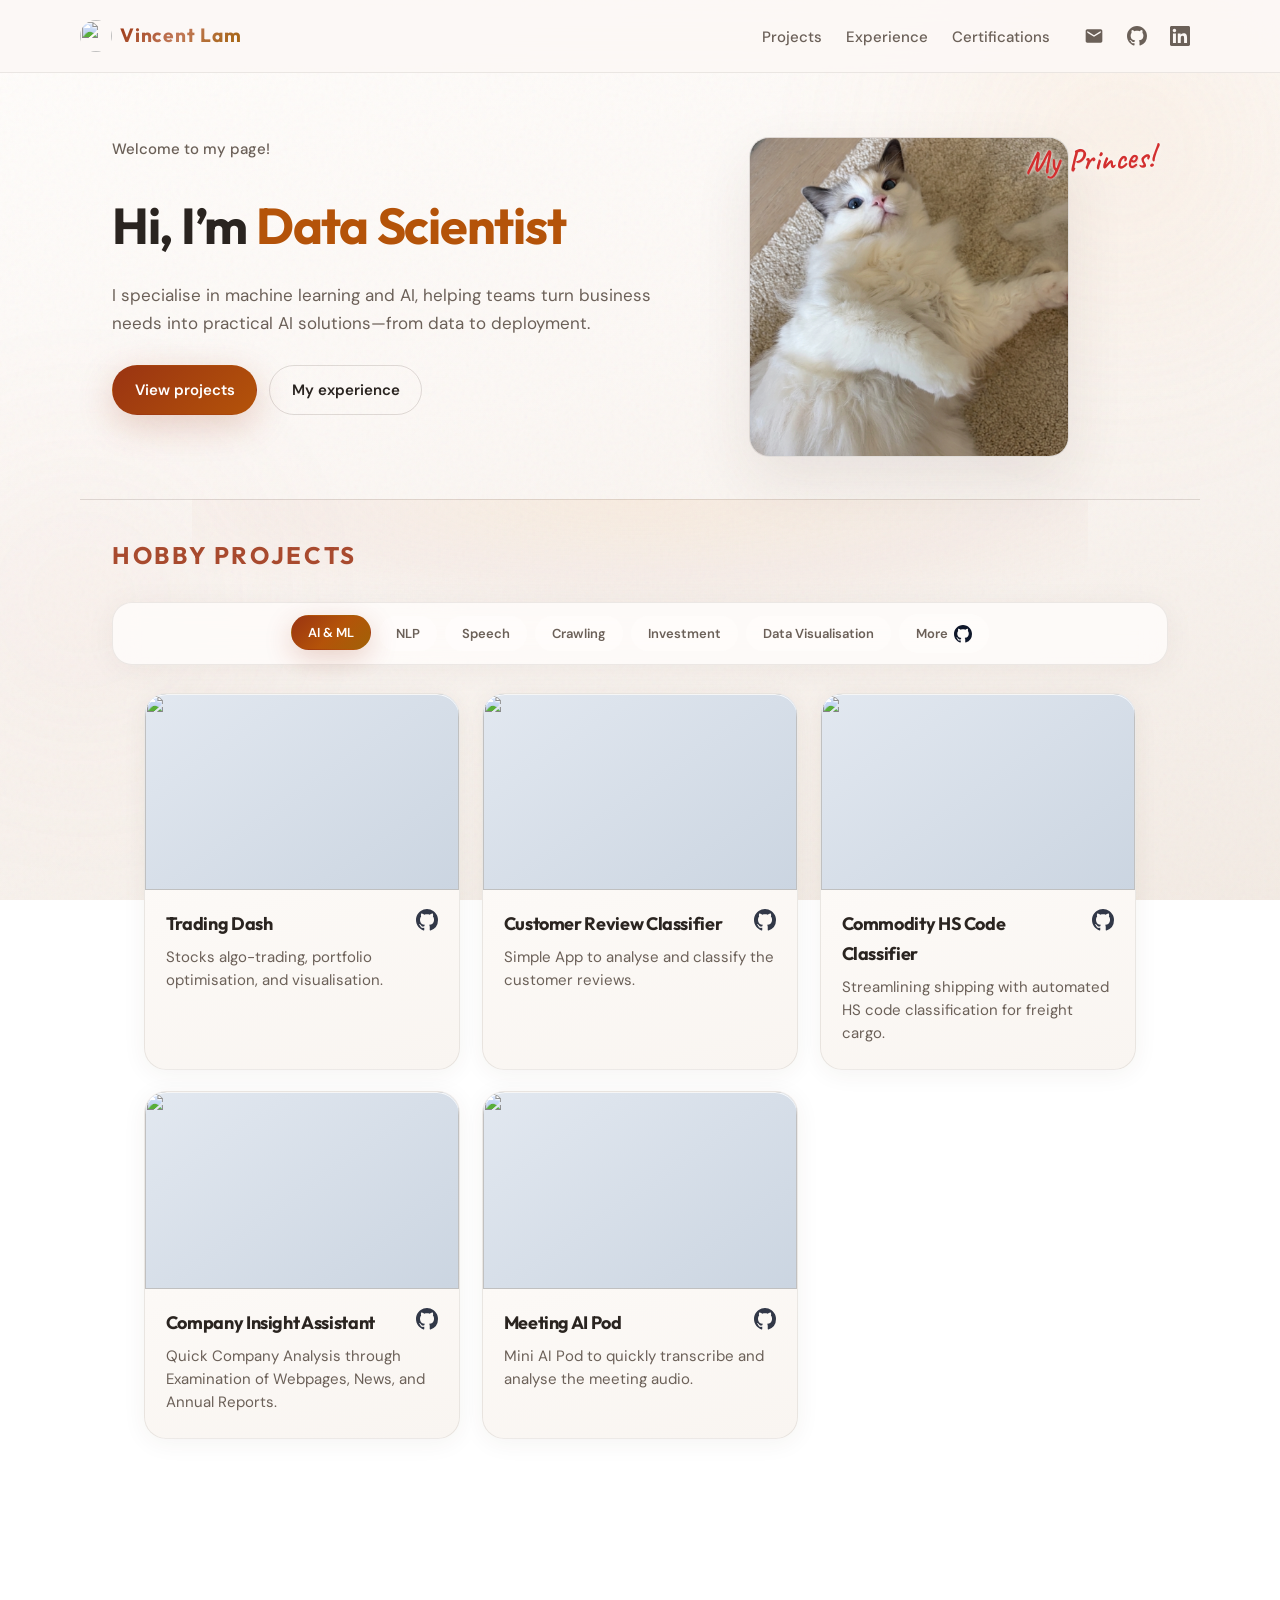
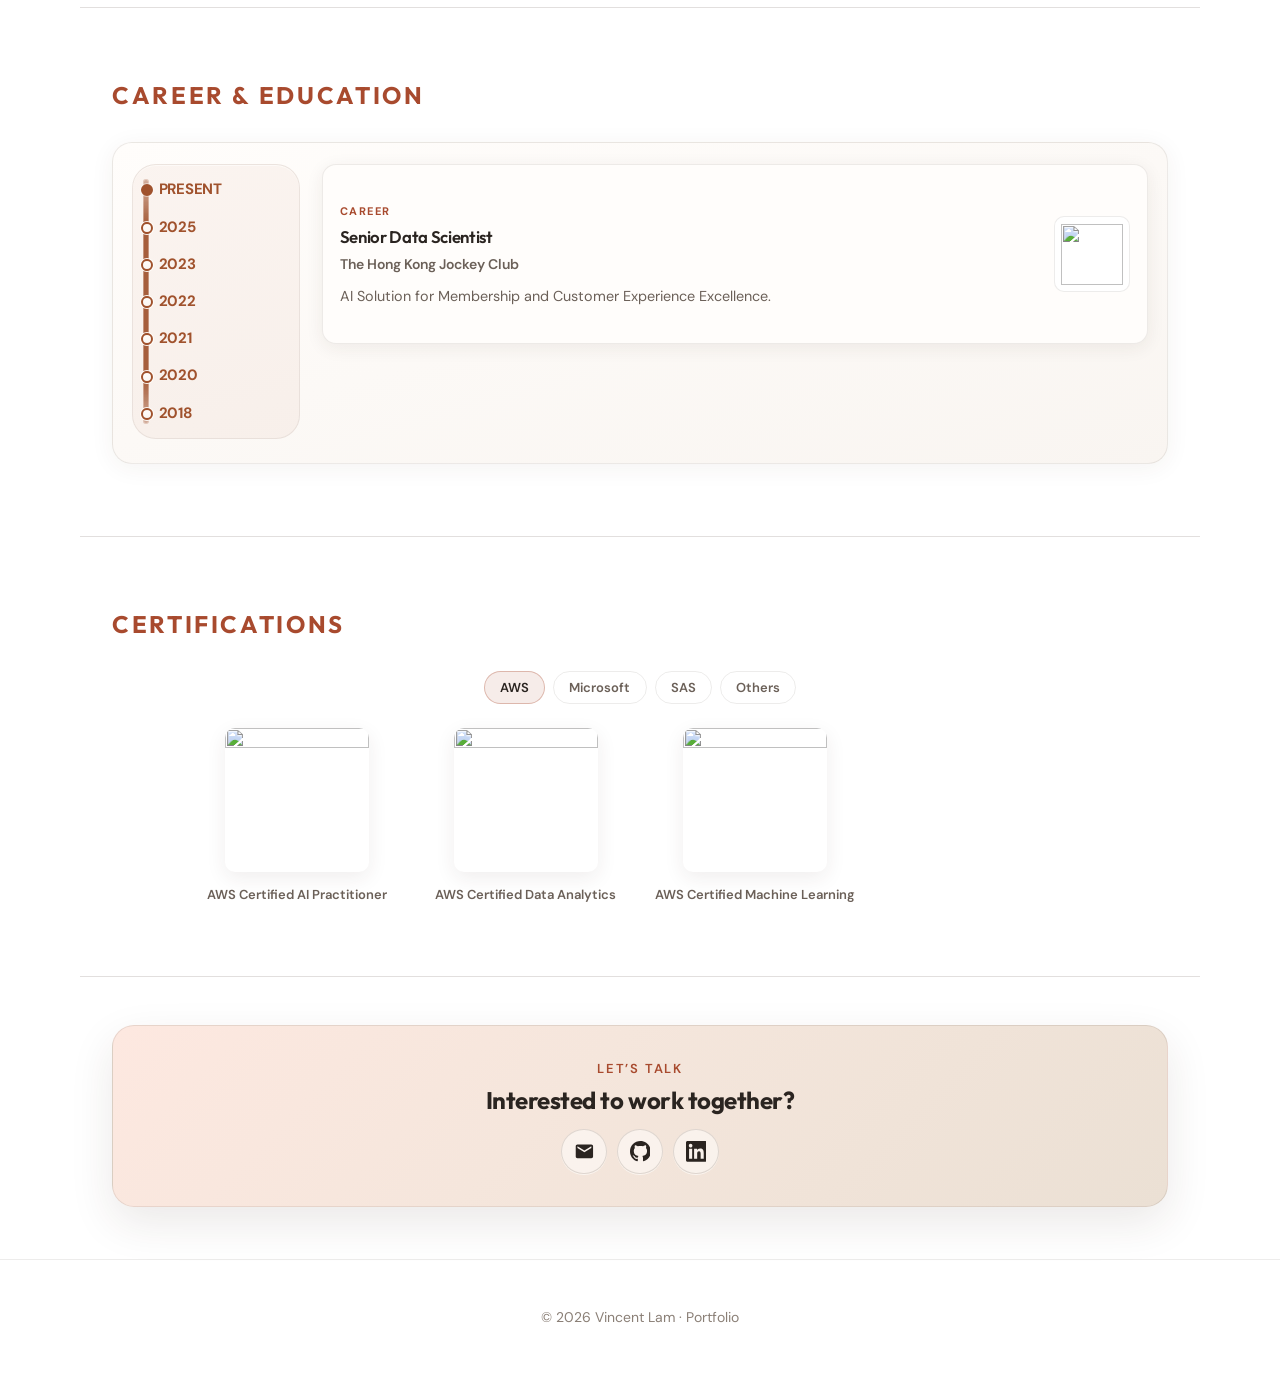
==== index.html @ 62098076 "Initial site" ====
<!DOCTYPE html>
<html lang="en">
  <head>
    <meta charset="UTF-8" />
    <meta name="viewport" content="width=device-width, initial-scale=1.0" />
    <meta
      name="description"
      content="Vincent Lam — ML &amp; AI specialist. Turning business needs into practical AI solutions."
    />
    <title>Vincent Lam · Portfolio</title>
    <link rel="preconnect" href="https://fonts.googleapis.com" />
    <link rel="preconnect" href="https://fonts.gstatic.com" crossorigin />
    <link
      href="https://fonts.googleapis.com/css2?family=Caveat:wght@500;600;700&family=DM+Sans:ital,opsz,wght@0,9..40,400;0,9..40,500;0,9..40,600;0,9..40,700;1,9..40,400&family=Outfit:wght@500;600;700&display=swap"
      rel="stylesheet"
    />
    <link rel="stylesheet" href="css/styles.css" />
    <link rel="stylesheet" href="css/gallery.css" />
  </head>
  <body>
    <div class="noise" aria-hidden="true"></div>
    <div class="glow glow--1" aria-hidden="true"></div>
    <div class="glow glow--2" aria-hidden="true"></div>

    <header class="site-header" id="top">
      <nav class="nav" aria-label="Primary">
        <a class="nav__brand" href="#top">
          <img
            class="nav__brand-avatar"
            src="https://avatars.githubusercontent.com/u/73224512?v=4"
            width="32"
            height="32"
            alt=""
            decoding="async"
          />
          <span class="nav__brand-text">Vincent Lam</span>
        </a>
        <button
          class="nav__toggle"
          type="button"
          aria-expanded="false"
          aria-controls="nav-menu"
        >
          <span class="nav__toggle-bar"></span>
          <span class="nav__toggle-bar"></span>
          <span class="nav__toggle-label">Menu</span>
        </button>
        <ul class="nav__links" id="nav-menu">
          <li><a href="#featured">Projects</a></li>
          <li><a href="#experience">Experience</a></li>
          <li><a href="#certifications">Certifications</a></li>
          <li class="nav__social">
            <a
              href="mailto:vlianmcent@gmail.com"
              class="nav__icon-link"
              aria-label="Email"
            >
              <svg class="nav__icon" xmlns="http://www.w3.org/2000/svg" viewBox="0 0 24 24" aria-hidden="true" focusable="false">
                <path
                  fill="currentColor"
                  d="M20 4H4C2.9 4 2 4.9 2 6v12c0 1.1.9 2 2 2h16c1.1 0 2-.9 2-2V6c0-1.1-.9-2-2-2zm0 4l-8 5-8-5V6l8 5 8-5v2z"
                />
              </svg>
            </a>
            <a
              href="https://github.com/vinc1am"
              class="nav__icon-link"
              target="_blank"
              rel="noopener noreferrer"
              aria-label="GitHub"
            >
              <svg class="nav__icon" xmlns="http://www.w3.org/2000/svg" viewBox="0 0 24 24" aria-hidden="true" focusable="false">
                <path
                  fill="currentColor"
                  d="M12 0C5.37 0 0 5.37 0 12c0 5.31 3.435 9.795 8.205 11.385.6.105.825-.255.825-.57 0-.285-.015-1.23-.015-2.235-3.015.555-3.795-.735-4.035-1.41-.135-.345-.72-1.41-1.23-1.695-.42-.225-1.02-.78-.015-.795.945-.015 1.62.87 1.845 1.23 1.08 1.815 2.805 1.305 3.495.99.105-.78.42-1.305.765-1.605-2.67-.3-5.46-1.335-5.46-5.925 0-1.305.465-2.385 1.23-3.225-.12-.3-.54-1.53.12-3.18 0 0 1.005-.315 3.3 1.23.96-.27 1.98-.405 3-.405s2.04.135 3 .405c2.295-1.56 3.3-1.23 3.3-1.23.66 1.65.24 2.88.12 3.18.765.84 1.23 1.905 1.23 3.225 0 4.605-2.805 5.625-5.475 5.925.435.375.81 1.095.81 2.22 0 1.605-.015 2.895-.015 3.3 0 .315.225.69.825.57A12.02 12.02 0 0024 12c0-6.63-5.37-12-12-12z"
                />
              </svg>
            </a>
            <a
              href="https://www.linkedin.com/in/vinc1am/"
              class="nav__icon-link"
              target="_blank"
              rel="noopener noreferrer"
              aria-label="LinkedIn"
            >
              <svg class="nav__icon" xmlns="http://www.w3.org/2000/svg" viewBox="0 0 24 24" aria-hidden="true" focusable="false">
                <path
                  fill="currentColor"
                  d="M20.447 20.452h-3.554v-5.569c0-1.328-.027-3.037-1.852-3.037-1.853 0-2.136 1.445-2.136 2.939v5.667H9.351V9h3.414v1.561h.046c.477-.9 1.637-1.85 3.37-1.85 3.601 0 4.267 2.37 4.267 5.455v6.286zM5.337 7.433c-1.144 0-2.063-.926-2.063-2.065 0-1.138.92-2.063 2.063-2.063 1.14 0 2.064.925 2.064 2.063 0 1.139-.925 2.065-2.064 2.065zm1.782 13.019H3.555V9h3.564v11.452zM22.225 0H1.771C.792 0 0 .774 0 1.729v20.542C0 23.227.792 24 1.771 24h20.451C23.2 24 24 23.227 24 22.271V1.729C24 .774 23.2 0 22.222 0h.003z"
                />
              </svg>
            </a>
          </li>
        </ul>
      </nav>
    </header>

    <main>
      <section class="hero section" aria-labelledby="hero-title">
        <div class="hero__grid">
          <p class="hero__eyebrow reveal" data-reveal>Welcome to my page!</p>
          <h1 id="hero-title" class="hero__title reveal" data-reveal>
            <span class="hero__headline">
              <span class="hero__static">Hi, I’m </span
              ><span class="hero__rotating-wrap" aria-live="polite"
                ><span id="hero-rotating" class="hero__rotating">Vincent Lam</span></span
              >
            </span>
          </h1>
          <p class="hero__lead reveal" data-reveal>
            I specialise in machine learning and AI, helping teams turn business needs into
            practical AI solutions—from data to deployment.
          </p>
          <div class="hero__actions reveal" data-reveal>
            <a class="btn btn--primary" href="#featured">View projects</a>
            <a class="btn btn--ghost" href="#experience">My experience</a>
          </div>
          <div class="hero__profile-wrap reveal" data-reveal>
            <aside class="hero__panel hero__panel--image" aria-label="Profile photo">
              <img
                class="hero__highlights-img"
                src="assets/profile.png"
                width="893"
                height="893"
                alt="Vincent Lam — profile"
                decoding="async"
                fetchpriority="high"
              />
            </aside>
            <div class="hero__sketch">
              <span class="hero__sketch-text">My Princes!</span>
            </div>
          </div>
        </div>
      </section>

      <section class="section section--tight section--gallery" id="featured" aria-labelledby="featured-title">
        <div class="section__head section__head--gallery-intro reveal" data-reveal>
          <h2 id="featured-title" class="section__heading">Hobby Projects</h2>
        </div>
        <div class="gallery-filters gallery-filters--panel reveal" data-reveal role="toolbar" aria-label="Filter projects">
          <button type="button" class="gallery-filter-btn is-active" data-filter="aiml">AI &amp; ML</button>
          <button type="button" class="gallery-filter-btn" data-filter="nlp">NLP</button>
          <button type="button" class="gallery-filter-btn" data-filter="speech">Speech</button>
          <button type="button" class="gallery-filter-btn" data-filter="crawling">Crawling</button>
          <button type="button" class="gallery-filter-btn" data-filter="investment">Investment</button>
          <button type="button" class="gallery-filter-btn" data-filter="vis">Data Visualisation</button>
          <a
            class="gallery-filter-btn gallery-filter-btn--more"
            href="https://github.com/vinc1am"
            target="_blank"
            rel="noopener noreferrer"
            aria-label="Open GitHub profile in a new tab"
          >
            More
            <img
              class="gallery-filter-btn__icon"
              src="assets/github-mark.svg"
              width="18"
              height="18"
              alt=""
              aria-hidden="true"
            />
          </a>
        </div>
        <div id="gallery-grid" class="gallery-grid gallery-grid--embed"></div>
      </section>

      <section class="section section--resume" id="experience" aria-labelledby="resume-title">
        <div class="section__head reveal" data-reveal>
          <h2 id="resume-title" class="section__heading">Career &amp; Education</h2>
        </div>
        <div class="resume-unified reveal" data-reveal>
          <div class="resume-panel resume-panel--interactive" data-timeline-interactive>
            <div class="timeline-rail-scroll">
              <div class="timeline-rail-line" aria-hidden="true"></div>
              <ol class="timeline-rail" role="tablist" aria-label="Career and education timeline">
                <li class="timeline-rail__item">
                  <button
                    type="button"
                    class="timeline-rail__btn is-active"
                    role="tab"
                    aria-selected="true"
                    tabindex="0"
                    aria-controls="timeline-detail-card"
                    data-timeline-index="0"
                    id="timeline-rail-0"
                  >
                    <span class="timeline-rail__node" aria-hidden="true"></span>
                    <span class="timeline-rail__meta">
                      <span class="timeline-rail__year">PRESENT</span>
                    </span>
                  </button>
                </li>
                <li class="timeline-rail__item">
                  <button
                    type="button"
                    class="timeline-rail__btn"
                    role="tab"
                    aria-selected="false"
                    tabindex="-1"
                    aria-controls="timeline-detail-card"
                    data-timeline-index="1"
                    id="timeline-rail-1"
                  >
                    <span class="timeline-rail__node" aria-hidden="true"></span>
                    <span class="timeline-rail__meta">
                      <span class="timeline-rail__year">2025</span>
                    </span>
                  </button>
                </li>
                <li class="timeline-rail__item">
                  <button
                    type="button"
                    class="timeline-rail__btn"
                    role="tab"
                    aria-selected="false"
                    tabindex="-1"
                    aria-controls="timeline-detail-card"
                    data-timeline-index="2"
                    id="education"
                  >
                    <span class="timeline-rail__node" aria-hidden="true"></span>
                    <span class="timeline-rail__meta">
                      <span class="timeline-rail__year">2023</span>
                    </span>
                  </button>
                </li>
                <li class="timeline-rail__item">
                  <button
                    type="button"
                    class="timeline-rail__btn"
                    role="tab"
                    aria-selected="false"
                    tabindex="-1"
                    aria-controls="timeline-detail-card"
                    data-timeline-index="3"
                    id="timeline-rail-3"
                  >
                    <span class="timeline-rail__node" aria-hidden="true"></span>
                    <span class="timeline-rail__meta">
                      <span class="timeline-rail__year">2022</span>   
                    </span>
                  </button>
                </li>
                <li class="timeline-rail__item">
                  <button
                    type="button"
                    class="timeline-rail__btn"
                    role="tab"
                    aria-selected="false"
                    tabindex="-1"
                    aria-controls="timeline-detail-card"
                    data-timeline-index="4"
                    id="timeline-rail-4"
                  >
                    <span class="timeline-rail__node" aria-hidden="true"></span>
                    <span class="timeline-rail__meta">
                      <span class="timeline-rail__year">2021</span>
                    </span>
                  </button>
                </li>
                <li class="timeline-rail__item">
                  <button
                    type="button"
                    class="timeline-rail__btn"
                    role="tab"
                    aria-selected="false"
                    tabindex="-1"
                    aria-controls="timeline-detail-card"
                    data-timeline-index="5"
                    id="timeline-rail-5"
                  >
                    <span class="timeline-rail__node" aria-hidden="true"></span>
                    <span class="timeline-rail__meta">
                      <span class="timeline-rail__year">2020</span>
                    </span>
                  </button>
                </li>
                <li class="timeline-rail__item">
                  <button
                    type="button"
                    class="timeline-rail__btn"
                    role="tab"
                    aria-selected="false"
                    tabindex="-1"
                    aria-controls="timeline-detail-card"
                    data-timeline-index="6"
                    id="timeline-rail-6"
                  >
                    <span class="timeline-rail__node" aria-hidden="true"></span>
                    <span class="timeline-rail__meta">
                      <span class="timeline-rail__year">2018</span>
                    </span>
                  </button>
                </li>
              </ol>
            </div>
            <div
              class="timeline-detail"
              id="timeline-detail"
              role="tabpanel"
              aria-live="polite"
              aria-labelledby="timeline-rail-0"
            >
              <article class="timeline-detail__card timeline__card timeline__card--has-logo" id="timeline-detail-card">
                <div class="timeline__body">
                  <p class="timeline__kind">Career</p>
                  <h4 class="timeline__role">Senior Data Scientist</h4>
                  <p class="timeline__org">The Hong Kong Jockey Club</p>
                  <p class="timeline__text">
                    AI Solution for Membership and Customer Experience Excellence.
                  </p>
                </div>
                <div class="timeline__logo" aria-hidden="true">
                  <img
                    src="https://media.licdn.com/dms/image/v2/D560BAQElfllOLUrgYA/company-logo_100_100/B56ZriQYz3LAAQ-/0/1764732538945/hkjc_logo?e=1778112000&amp;v=beta&amp;t=fiiN0_EfkGlDlWLMFEcsFtuKq3kF3UvpWiqYDmKMuLg"
                    alt=""
                    width="72"
                    height="72"
                    loading="lazy"
                    decoding="async"
                  />
                </div>
              </article>
            </div>
            <div class="timeline-stash" hidden aria-hidden="true">
              <article class="timeline-stash__card timeline__card timeline__card--has-logo" data-timeline-index="0">
                <div class="timeline__body">
                  <p class="timeline__kind">Career</p>
                  <h4 class="timeline__role">Senior Data Scientist</h4>
                  <p class="timeline__org">The Hong Kong Jockey Club</p>
                  <p class="timeline__text">
                    AI Solution for Membership and Customer Experience Excellence.
                  </p>
                </div>
                <div class="timeline__logo" aria-hidden="true">
                  <img
                    src="https://media.licdn.com/dms/image/v2/D560BAQElfllOLUrgYA/company-logo_100_100/B56ZriQYz3LAAQ-/0/1764732538945/hkjc_logo?e=1778112000&amp;v=beta&amp;t=fiiN0_EfkGlDlWLMFEcsFtuKq3kF3UvpWiqYDmKMuLg"
                    alt=""
                    width="72"
                    height="72"
                    loading="lazy"
                    decoding="async"
                  />
                </div>
              </article>
              <article class="timeline-stash__card timeline__card timeline__card--has-logo" data-timeline-index="1">
                <div class="timeline__body">
                  <p class="timeline__kind">Career</p>
                  <h4 class="timeline__role">Data Scientist</h4>
                  <p class="timeline__org">DBS Bank</p>
                  <p class="timeline__text">
                    Data science for banking and digital initiatives—modeling, analytics, and AI solutions that
                    support business and customer outcomes.
                  </p>
                </div>
                <div class="timeline__logo" aria-hidden="true">
                  <img
                    src="https://media.licdn.com/dms/image/v2/C560BAQGR_4ugVU6t4Q/company-logo_100_100/company-logo_100_100/0/1662951257963/dbs_bank_logo?e=1778112000&amp;v=beta&amp;t=CfkbJUf95iy3kIi11ekX99s1T5UpWPc8nflXr4iMkTM"
                    alt=""
                    width="72"
                    height="72"
                    loading="lazy"
                    decoding="async"
                  />
                </div>
              </article>
              <article class="timeline-stash__card timeline__card timeline__card--has-logo" data-timeline-index="2">
                <div class="timeline__body">
                  <p class="timeline__kind">Education</p>
                  <h4 class="timeline__role">
                    MSc, Data Driven Modeling
                    <span class="timeline__gpa">CGA 4.2</span>
                  </h4>
                  <p class="timeline__org">Hong Kong University of Science and Technology</p>
                  <p class="timeline__text">
                    Top 5% ranking; best final-year project; Best Presenter; invited to share on consultancy
                    and AI in an expert session.
                  </p>
                </div>
                <div class="timeline__logo" aria-hidden="true">
                  <img
                    src="https://media.licdn.com/dms/image/v2/D560BAQGQKg98EcfHTw/company-logo_100_100/B56ZrxjxGdL8AQ-/0/1764989277143/hkust_logo?e=1778112000&amp;v=beta&amp;t=O_Eqndz6DQ37fEQ15H5hT_iotDQmlz7no2fWOTosrbk"
                    alt=""
                    width="72"
                    height="72"
                    loading="lazy"
                    decoding="async"
                  />
                </div>
              </article>
              <article class="timeline-stash__card timeline__card timeline__card--has-logo" data-timeline-index="3">
                <div class="timeline__body">
                  <p class="timeline__kind">Career</p>
                  <h4 class="timeline__role">Lead AI Consultant</h4>
                  <p class="timeline__org">NCS Group</p>
                  <p class="timeline__text">
                    Data scientist and solutions architect for AI/ML and cloud delivery; leading an AI team
                    delivering industry solutions.
                  </p>
                </div>
                <div class="timeline__logo" aria-hidden="true">
                  <img
                    src="https://media.licdn.com/dms/image/v2/C4D0BAQFxBZqArwK5ZQ/company-logo_100_100/company-logo_100_100/0/1635497135829/ncs_group_logo?e=1778112000&amp;v=beta&amp;t=_MS-mJJbyL7QBodQNbEtRv_oN1e3B-LS6t7O71JMBO8"
                    alt=""
                    width="72"
                    height="72"
                    loading="lazy"
                    decoding="async"
                  />
                </div>
              </article>
              <article class="timeline-stash__card timeline__card timeline__card--has-logo" data-timeline-index="4">
                <div class="timeline__body">
                  <p class="timeline__kind">Career</p>
                  <h4 class="timeline__role">Data Scientist</h4>
                  <p class="timeline__org">The Hong Kong Jockey Club</p>
                  <p class="timeline__text">
                    Speech recognition and NLP for digital experiences, including an intelligent voice betting
                    system; automated operational reporting.
                  </p>
                </div>
                <div class="timeline__logo" aria-hidden="true">
                  <img
                    src="https://media.licdn.com/dms/image/v2/D560BAQElfllOLUrgYA/company-logo_100_100/B56ZriQYz3LAAQ-/0/1764732538945/hkjc_logo?e=1778112000&amp;v=beta&amp;t=fiiN0_EfkGlDlWLMFEcsFtuKq3kF3UvpWiqYDmKMuLg"
                    alt=""
                    width="72"
                    height="72"
                    loading="lazy"
                    decoding="async"
                  />
                </div>
              </article>
              <article class="timeline-stash__card timeline__card timeline__card--has-logo" data-timeline-index="5">
                <div class="timeline__body">
                  <p class="timeline__kind">Career</p>
                  <h4 class="timeline__role">Data Analyst</h4>
                  <p class="timeline__org">Swire Resources Ltd.</p>
                  <p class="timeline__text">
                    Tableau dashboards and a hybrid recommendation model for merchandising and customer
                    experience.
                  </p>
                </div>
                <div class="timeline__logo" aria-hidden="true">
                  <img
                    src="https://media.licdn.com/dms/image/v2/D560BAQGYXOMTh0g6Kw/company-logo_100_100/B56Zr7mYIvH8AU-/0/1765157733309/swire_resources_limited_logo?e=1778112000&amp;v=beta&amp;t=8KJV5O3ovo9qFTKG1chonC5kgfrCd-tw1VtivHLmjFY"
                    alt=""
                    width="72"
                    height="72"
                    loading="lazy"
                    decoding="async"
                  />
                </div>
              </article>
              <article class="timeline-stash__card timeline__card timeline__card--paired" data-timeline-index="6">
                <div class="timeline-pair">
                  <div class="timeline__body">
                    <p class="timeline__kind">Career</p>
                    <h4 class="timeline__role">Graduation Trainee</h4>
                    <p class="timeline__org">Hong Kong Telecom Ltd.</p>
                    <p class="timeline__text">
                      Market scraping for insights and a churn model to guide retention strategy.
                    </p>
                  </div>
                  <div class="timeline__logo" aria-hidden="true">
                    <img
                      src="https://media.licdn.com/dms/image/v2/D560BAQEWrmnK5INIzQ/company-logo_100_100/B56ZryafR1LIAQ-/0/1765003625624?e=1778112000&amp;v=beta&amp;t=uxlo_6h3X7tg-jNs7OhXcpCVLK9wjpLRxMi_36xkHe0"
                      alt=""
                      width="72"
                      height="72"
                      loading="lazy"
                      decoding="async"
                    />
                  </div>
                </div>
                <div class="timeline-pair timeline-pair--split">
                  <div class="timeline__body">
                    <p class="timeline__kind">Education</p>
                    <h4 class="timeline__role">
                      BBA, Business Analysis
                      <span class="timeline__gpa">CGA 3.6</span>
                    </h4>
                    <p class="timeline__org">City University of Hong Kong</p>
                    <p class="timeline__text">
                      First Class Honours; multiple scholarships for academic performance.
                    </p>
                  </div>
                  <div class="timeline__logo" aria-hidden="true">
                    <img
                      src="https://media.licdn.com/dms/image/v2/D560BAQF8ULyEjIFBSg/company-logo_100_100/B56ZrxnQ4ILwAQ-/0/1764990194050/cityu_logo?e=1778112000&amp;v=beta&amp;t=puumLfJN-NQCWytudSROAwm6PCF2GOfMTG1_GUvuvc0"
                      alt=""
                      width="72"
                      height="72"
                      loading="lazy"
                      decoding="async"
                    />
                  </div>
                </div>
              </article>
            </div>
          </div>
        </div>
      </section>

      <section class="section" id="certifications" aria-labelledby="certs-title">
        <div class="section__head reveal" data-reveal>
          <h2 id="certs-title" class="section__heading">Certifications</h2>
        </div>
        <div class="cert-block reveal" data-reveal data-cert-tabs>
          <div class="cert-toolbar" role="tablist" aria-label="Certification categories">
            <button
              type="button"
              class="cert-tab is-active"
              role="tab"
              id="cert-tab-aws"
              aria-selected="true"
              aria-controls="cert-panel-aws"
              tabindex="0"
            >
              AWS
            </button>
            <button
              type="button"
              class="cert-tab"
              role="tab"
              id="cert-tab-microsoft"
              aria-selected="false"
              aria-controls="cert-panel-microsoft"
              tabindex="-1"
            >
              Microsoft
            </button>
            <button
              type="button"
              class="cert-tab"
              role="tab"
              id="cert-tab-sas"
              aria-selected="false"
              aria-controls="cert-panel-sas"
              tabindex="-1"
            >
              SAS
            </button>
            <button
              type="button"
              class="cert-tab"
              role="tab"
              id="cert-tab-others"
              aria-selected="false"
              aria-controls="cert-panel-others"
              tabindex="-1"
            >
              Others
            </button>
          </div>
          <div class="cert-panels">
            <div class="cert-panel" id="cert-panel-aws" role="tabpanel" aria-labelledby="cert-tab-aws">
              <div class="cert-grid">
                <article class="cert-card">
                  <div class="cert-card__badge">
                    <img
                      src="https://images.credly.com/size/680x680/images/4d4693bb-530e-4bca-9327-de07f3aa2348/image.png"
                      alt=""
                      width="200"
                      height="200"
                      loading="lazy"
                      decoding="async"
                    />
                  </div>
                  <h3 class="cert-card__title">AWS Certified AI Practitioner</h3>
                </article>
                <article class="cert-card">
                  <div class="cert-card__badge">
                    <img
                      src="https://images.credly.com/size/680x680/images/6430efe4-0ac0-4df6-8f1b-9559d8fcdf27/image.png"
                      alt=""
                      width="200"
                      height="200"
                      loading="lazy"
                      decoding="async"
                    />
                  </div>
                  <h3 class="cert-card__title">AWS Certified Data Analytics</h3>
                </article>
                <article class="cert-card">
                  <div class="cert-card__badge">
                    <img
                      src="https://images.credly.com/size/680x680/images/778bde6c-ad1c-4312-ac33-2fa40d50a147/image.png"
                      alt=""
                      width="200"
                      height="200"
                      loading="lazy"
                      decoding="async"
                    />
                  </div>
                  <h3 class="cert-card__title">AWS Certified Machine Learning</h3>
                </article>
              </div>
            </div>
            <div
              class="cert-panel"
              id="cert-panel-microsoft"
              role="tabpanel"
              aria-labelledby="cert-tab-microsoft"
              hidden
            >
              <div class="cert-grid">
                <article class="cert-card">
                  <div class="cert-card__badge">
                    <img
                      src="https://images.credly.com/size/680x680/images/61542181-0e8d-496c-a17c-3d4bf590eda1/azure-data-engineer-associate-600x600.png"
                      alt=""
                      width="200"
                      height="200"
                      loading="lazy"
                      decoding="async"
                    />
                  </div>
                  <h3 class="cert-card__title">Microsoft Certified: Azure Data Engineer</h3>
                </article>
                <article class="cert-card">
                  <div class="cert-card__badge">
                    <img
                      src="https://images.credly.com/size/680x680/images/5c8fca38-b0d2-49e5-9ad2-f3f8e79b327f/azure-data-scientist-associate-600x600.png"
                      alt=""
                      width="200"
                      height="200"
                      loading="lazy"
                      decoding="async"
                    />
                  </div>
                  <h3 class="cert-card__title">Microsoft Certified: Azure Data Scientist</h3>
                </article>
                <article class="cert-card">
                  <div class="cert-card__badge">
                    <img
                      src="https://images.credly.com/size/680x680/images/619f60f8-4f63-4772-910e-dc31c6f2f7e8/image.png"
                      alt=""
                      width="200"
                      height="200"
                      loading="lazy"
                      decoding="async"
                    />
                  </div>
                  <h3 class="cert-card__title">Microsoft Certified: Power BI Data Analyst</h3>
                </article>
                <article class="cert-card">
                  <div class="cert-card__badge">
                    <img
                      src="https://images.credly.com/size/680x680/images/61f56aa4-16fd-403c-90bc-1d90dba1fa99/image.png"
                      alt=""
                      width="200"
                      height="200"
                      loading="lazy"
                      decoding="async"
                    />
                  </div>
                  <h3 class="cert-card__title">Microsoft Certified: Azure AI Engineer</h3>
                </article>
              </div>
            </div>
            <div class="cert-panel" id="cert-panel-sas" role="tabpanel" aria-labelledby="cert-tab-sas" hidden>
              <div class="cert-grid">
                <article class="cert-card">
                  <div class="cert-card__badge">
                    <img
                      src="https://images.credly.com/size/680x680/images/f0e36dbb-e83a-4637-a162-9b1191db80c6/new_certification_badge_image.png"
                      alt=""
                      width="200"
                      height="200"
                      loading="lazy"
                      decoding="async"
                    />
                  </div>
                  <h3 class="cert-card__title">SAS Certified Statistical Business Analyst</h3>
                </article>
                <article class="cert-card">
                  <div class="cert-card__badge">
                    <img
                      src="https://images.credly.com/size/680x680/images/6c4901e5-dba5-4987-960b-4da4df5659bc/new_certification_badge_image.png"
                      alt=""
                      width="200"
                      height="200"
                      loading="lazy"
                      decoding="async"
                    />
                  </div>
                  <h3 class="cert-card__title">SAS Certified Professional: Advanced Programming</h3>
                </article>
                <article class="cert-card">
                  <div class="cert-card__badge">
                    <img
                      src="https://images.credly.com/size/680x680/images/de31048c-1619-40fa-8f24-e27c6061c137/new_certification_badge_image.png"
                      alt=""
                      width="200"
                      height="200"
                      loading="lazy"
                      decoding="async"
                    />
                  </div>
                  <h3 class="cert-card__title">SAS Certified Base Programmer</h3>
                </article>
              </div>
            </div>
            <div class="cert-panel" id="cert-panel-others" role="tabpanel" aria-labelledby="cert-tab-others" hidden>
              <div class="cert-grid">
                <article class="cert-card">
                  <div class="cert-card__badge">
                    <img
                      src="https://miro.medium.com/v2/resize:fit:520/1*bXJLYzkRm15aUxTARwD-dA.png"
                      alt=""
                      width="200"
                      height="200"
                      loading="lazy"
                      decoding="async"
                    />
                  </div>
                  <h3 class="cert-card__title">Google Professional Machine Learning Engineer</h3>
                </article>
                <article class="cert-card">
                  <div class="cert-card__badge">
                    <img
                      src="https://miro.medium.com/v2/resize:fit:400/1*iJtqrGmBS7uFqJVOh0QwKA.png"
                      alt=""
                      width="200"
                      height="200"
                      loading="lazy"
                      decoding="async"
                    />
                  </div>
                  <h3 class="cert-card__title">TensorFlow Developer Certificate</h3>
                </article>
                <article class="cert-card">
                  <div class="cert-card__badge">
                    <img
                      src="https://images.credly.com/size/680x680/images/ef3e7933-f1f1-4bba-9b10-f278188c72ad/image.png"
                      alt=""
                      width="200"
                      height="200"
                      loading="lazy"
                      decoding="async"
                    />
                  </div>
                  <h3 class="cert-card__title">Tableau Desktop Specialist</h3>
                </article>
              </div>
            </div>
          </div>
        </div>
      </section>

      <section class="section section--contact" id="contact" aria-labelledby="contact-title">
        <div class="contact-panel reveal" data-reveal>
          <p class="section__eyebrow contact-panel__eyebrow">Let’s talk</p>
          <h2 id="contact-title" class="contact-panel__title">Interested to work together?</h2>
          <ul class="contact-panel__actions">
            <li>
              <a
                class="contact-panel__icon-link"
                href="mailto:vlianmcent@gmail.com"
                aria-label="Email vlianmcent@gmail.com"
              >
                <svg class="contact-panel__icon" xmlns="http://www.w3.org/2000/svg" viewBox="0 0 24 24" aria-hidden="true" focusable="false">
                  <path
                    fill="currentColor"
                    d="M20 4H4C2.9 4 2 4.9 2 6v12c0 1.1.9 2 2 2h16c1.1 0 2-.9 2-2V6c0-1.1-.9-2-2-2zm0 4l-8 5-8-5V6l8 5 8-5v2z"
                  />
                </svg>
              </a>
            </li>
            <li>
              <a
                class="contact-panel__icon-link"
                href="https://github.com/vinc1am"
                target="_blank"
                rel="noopener noreferrer"
                aria-label="GitHub — vinc1am"
              >
                <svg class="contact-panel__icon" xmlns="http://www.w3.org/2000/svg" viewBox="0 0 24 24" aria-hidden="true" focusable="false">
                  <path
                    fill="currentColor"
                    d="M12 0C5.37 0 0 5.37 0 12c0 5.31 3.435 9.795 8.205 11.385.6.105.825-.255.825-.57 0-.285-.015-1.23-.015-2.235-3.015.555-3.795-.735-4.035-1.41-.135-.345-.72-1.41-1.23-1.695-.42-.225-1.02-.78-.015-.795.945-.015 1.62.87 1.845 1.23 1.08 1.815 2.805 1.305 3.495.99.105-.78.42-1.305.765-1.605-2.67-.3-5.46-1.335-5.46-5.925 0-1.305.465-2.385 1.23-3.225-.12-.3-.54-1.53.12-3.18 0 0 1.005-.315 3.3 1.23.96-.27 1.98-.405 3-.405s2.04.135 3 .405c2.295-1.56 3.3-1.23 3.3-1.23.66 1.65.24 2.88.12 3.18.765.84 1.23 1.905 1.23 3.225 0 4.605-2.805 5.625-5.475 5.925.435.375.81 1.095.81 2.22 0 1.605-.015 2.895-.015 3.3 0 .315.225.69.825.57A12.02 12.02 0 0024 12c0-6.63-5.37-12-12-12z"
                  />
                </svg>
              </a>
            </li>
            <li>
              <a
                class="contact-panel__icon-link"
                href="https://www.linkedin.com/in/vinc1am/"
                target="_blank"
                rel="noopener noreferrer"
                aria-label="LinkedIn profile"
              >
                <svg class="contact-panel__icon" xmlns="http://www.w3.org/2000/svg" viewBox="0 0 24 24" aria-hidden="true" focusable="false">
                  <path
                    fill="currentColor"
                    d="M20.447 20.452h-3.554v-5.569c0-1.328-.027-3.037-1.852-3.037-1.853 0-2.136 1.445-2.136 2.939v5.667H9.351V9h3.414v1.561h.046c.477-.9 1.637-1.85 3.37-1.85 3.601 0 4.267 2.37 4.267 5.455v6.286zM5.337 7.433c-1.144 0-2.063-.926-2.063-2.065 0-1.138.92-2.063 2.063-2.063 1.14 0 2.064.925 2.064 2.063 0 1.139-.925 2.065-2.064 2.065zm1.782 13.019H3.555V9h3.564v11.452zM22.225 0H1.771C.792 0 0 .774 0 1.729v20.542C0 23.227.792 24 1.771 24h20.451C23.2 24 24 23.227 24 22.271V1.729C24 .774 23.2 0 22.222 0h.003z"
                  />
                </svg>
              </a>
            </li>
          </ul>
        </div>
      </section>
    </main>

    <dialog id="gallery-modal" class="gallery-modal" aria-labelledby="gallery-modal-title">
      <div class="gallery-modal__inner">
        <div class="gallery-modal__head">
          <div class="gallery-modal__intro">
            <h2 id="gallery-modal-title" class="gallery-modal__title"></h2>
            <a
              id="gallery-modal-github"
              class="gallery-modal__github"
              href="#"
              target="_blank"
              rel="noopener noreferrer"
              hidden
            >
              <img src="assets/github-mark.svg" width="18" height="18" alt="" aria-hidden="true" />
              <span>View on GitHub</span>
            </a>
          </div>
          <button type="button" class="gallery-modal__close" id="gallery-modal-close" aria-label="Close">
            ×
          </button>
        </div>
        <div class="gallery-modal__scroll">
          <div class="gallery-carousel">
            <img id="gallery-carousel-img" class="gallery-carousel__img" src="" alt="" />
            <button type="button" class="gallery-carousel__nav gallery-carousel__prev" id="gallery-carousel-prev" aria-label="Previous image">
              ‹
            </button>
            <button type="button" class="gallery-carousel__nav gallery-carousel__next" id="gallery-carousel-next" aria-label="Next image">
              ›
            </button>
          </div>
          <div id="gallery-carousel-dots" class="gallery-carousel__dots"></div>
          <div id="gallery-modal-tags" class="gallery-modal__tags"></div>
          <div class="gallery-modal__body">
            <p id="gallery-modal-details" class="gallery-modal__details"></p>
          </div>
        </div>
      </div>
    </dialog>

    <footer class="site-footer">
      <p>© <span id="year"></span> Vincent Lam · Portfolio</p>
    </footer>

    <script src="js/main.js"></script>
    <script src="js/gallery.js"></script>
  </body>
</html>
---- css/styles.css ----
/* Vincent Lam portfolio — GitHub Pages friendly, single CSS file (light theme) */

:root {
  color-scheme: light;
  /* Warm paper theme — base rgb(252, 248, 245) + variants */
  --paper: #fcf8f5;
  --paper-2: #f9f5f1;
  --paper-3: #f3ebe4;
  --paper-deep: #ebe3db;
  --bg-deep: var(--paper);
  --bg-elevated: #fffdfb;
  --bg-card: rgba(255, 253, 251, 0.94);
  --border: rgba(62, 44, 34, 0.09);
  --border-strong: rgba(62, 44, 34, 0.15);
  --text: #2a2420;
  --text-muted: #6b6058;
  --text-dim: #8a7f76;
  --accent: #a84a2e;
  --accent-2: #8b6914;
  --accent-warm: #b45309;
  --accent-soft: rgba(168, 74, 46, 0.12);
  --sketch-red: #d32f2f;
  --font-sketch: "Caveat", cursive;
  --rotating-ink: #b45309;
  --gradient-hero: linear-gradient(135deg, #9a3412 0%, #c17857 48%, #a16207 100%);
  --radius-lg: 20px;
  --radius-md: 14px;
  --radius-sm: 10px;
  --shadow-soft: 0 24px 60px rgba(62, 44, 34, 0.09);
  --shadow-card: 0 4px 24px rgba(62, 44, 34, 0.06);
  --font-sans: "DM Sans", system-ui, sans-serif;
  --font-display: "Outfit", var(--font-sans);
  --max: 1120px;
  --ease-out: cubic-bezier(0.22, 1, 0.36, 1);
}

*,
*::before,
*::after {
  box-sizing: border-box;
}

html {
  scroll-behavior: smooth;
}

body {
  margin: 0;
  min-height: 100vh;
  font-family: var(--font-sans);
  font-size: 1.0625rem;
  line-height: 1.65;
  color: var(--text);
  background: linear-gradient(165deg, #fffdfb 0%, var(--paper) 42%, var(--paper-3) 100%);
  background-attachment: fixed;
  overflow-x: hidden;
}

a {
  color: inherit;
  text-decoration: none;
}

a:focus-visible,
button:focus-visible {
  outline: 2px solid var(--accent);
  outline-offset: 3px;
}

img {
  max-width: 100%;
  height: auto;
  display: block;
}

/* Atmospheric layers */
.noise {
  pointer-events: none;
  position: fixed;
  inset: 0;
  z-index: 0;
  opacity: 0.04;
  background-image: url("data:image/svg+xml,%3Csvg viewBox='0 0 256 256' xmlns='http://www.w3.org/2000/svg'%3E%3Cfilter id='n'%3E%3CfeTurbulence type='fractalNoise' baseFrequency='0.85' numOctaves='4' stitchTiles='stitch'/%3E%3C/filter%3E%3Crect width='100%25' height='100%25' filter='url(%23n)'/%3E%3C/svg%3E");
}

.glow {
  pointer-events: none;
  position: fixed;
  border-radius: 50%;
  filter: blur(100px);
  opacity: 0.45;
  z-index: 0;
}

.glow--1 {
  width: min(60vw, 520px);
  height: min(60vw, 520px);
  top: -12%;
  right: -8%;
  background: radial-gradient(circle, rgba(234, 179, 120, 0.38) 0%, transparent 70%);
}

.glow--2 {
  width: min(50vw, 420px);
  height: min(50vw, 420px);
  bottom: 10%;
  left: -10%;
  background: radial-gradient(circle, rgba(196, 132, 110, 0.22) 0%, transparent 70%);
}

/* Header */
.site-header {
  position: sticky;
  top: 0;
  z-index: 50;
  padding: 1rem clamp(1.25rem, 4vw, 2rem);
  backdrop-filter: blur(16px);
  background: rgba(252, 248, 245, 0.88);
  border-bottom: 1px solid var(--border);
}

.nav {
  max-width: var(--max);
  margin: 0 auto;
  display: flex;
  align-items: center;
  justify-content: space-between;
  gap: 1rem;
}

.nav__brand {
  display: inline-flex;
  align-items: center;
  gap: 0.5rem;
  font-family: var(--font-display);
  font-weight: 700;
  font-size: clamp(0.95rem, 2.8vw, 1.2rem);
  letter-spacing: 0.04em;
  white-space: nowrap;
}

.nav__brand-text {
  background: var(--gradient-hero);
  -webkit-background-clip: text;
  background-clip: text;
  color: transparent;
}

.nav__brand-avatar {
  width: clamp(1.5rem, 3.8vw, 2rem);
  height: clamp(1.5rem, 3.8vw, 2rem);
  border-radius: 50%;
  flex-shrink: 0;
  object-fit: cover;
}

.nav__links {
  list-style: none;
  margin: 0;
  padding: 0;
  display: flex;
  align-items: center;
  gap: 0.25rem 1.5rem;
}

.nav__links a {
  font-size: 0.9375rem;
  font-weight: 500;
  color: var(--text-muted);
  transition: color 0.2s var(--ease-out);
}

.nav__links a:hover {
  color: var(--text);
}

.nav__social {
  display: flex;
  align-items: center;
  gap: 0.2rem;
}

.nav__icon-link {
  display: flex;
  align-items: center;
  justify-content: center;
  width: 2.5rem;
  height: 2.5rem;
  border-radius: var(--radius-sm);
  color: var(--text-muted);
  transition:
    color 0.2s var(--ease-out),
    background 0.2s var(--ease-out);
}

.nav__icon-link:hover {
  color: var(--text);
  background: rgba(62, 44, 34, 0.06);
}

.nav__icon {
  width: 1.25rem;
  height: 1.25rem;
  flex-shrink: 0;
}

.nav__toggle {
  display: none;
  position: relative;
  width: 44px;
  height: 44px;
  padding: 0;
  border: 1px solid var(--border-strong);
  border-radius: var(--radius-sm);
  background: var(--bg-elevated);
  cursor: pointer;
}

.nav__toggle-bar {
  display: block;
  width: 18px;
  height: 2px;
  margin: 4px auto;
  background: var(--text);
  border-radius: 1px;
  transition: transform 0.25s var(--ease-out), opacity 0.2s;
}

.nav__toggle-label {
  position: absolute;
  width: 1px;
  height: 1px;
  padding: 0;
  margin: -1px;
  overflow: hidden;
  clip: rect(0, 0, 0, 0);
  border: 0;
}

@media (max-width: 768px) {
  .nav__toggle {
    display: flex;
    flex-direction: column;
    align-items: center;
    justify-content: center;
  }

  .nav__links {
    position: fixed;
    inset: 72px 1rem auto;
    flex-direction: column;
    align-items: stretch;
    padding: 1rem;
    border-radius: var(--radius-md);
    border: 1px solid var(--border-strong);
    background: rgba(255, 255, 255, 0.97);
    box-shadow: var(--shadow-soft);
    opacity: 0;
    visibility: hidden;
    transform: translateY(-8px);
    transition: opacity 0.25s var(--ease-out), transform 0.25s var(--ease-out), visibility 0.25s;
  }

  .nav__links.is-open {
    opacity: 1;
    visibility: visible;
    transform: translateY(0);
  }

  .nav__links a:not(.nav__icon-link) {
    padding: 0.65rem 0.75rem;
    border-radius: var(--radius-sm);
  }

  .nav__links a:not(.nav__icon-link):hover {
    background: rgba(62, 44, 34, 0.04);
  }

  .nav__social {
    justify-content: center;
    padding: 0.35rem 0;
  }

  .nav__icon-link:hover {
    background: rgba(62, 44, 34, 0.08);
  }
}

/* Layout */
main,
.site-footer {
  position: relative;
  z-index: 1;
}

main > section:not(:first-child) {
  border-top: 1px solid var(--border-strong);
}

.section {
  max-width: var(--max);
  margin: 0 auto;
  padding: clamp(2.65rem, 6vw, 4.5rem) clamp(1.25rem, 4vw, 2rem);
}

.section--tight {
  padding-top: clamp(1.65rem, 4vw, 2.5rem);
}

.section__eyebrow {
  font-size: 0.8125rem;
  font-weight: 600;
  letter-spacing: 0.14em;
  text-transform: uppercase;
  color: var(--accent);
  margin: 0 0 0.75rem;
}

/* Sole section titles (main page sections — not small eyebrow labels) */
.section__heading {
  font-family: var(--font-display);
  font-size: clamp(1.1rem, 2.65vw, 1.5rem);
  font-weight: 700;
  letter-spacing: 0.11em;
  text-transform: uppercase;
  color: var(--accent);
  margin: 0 0 0.75rem;
  line-height: 1.25;
}

.section__title {
  font-family: var(--font-display);
  font-size: clamp(1.45rem, 3.35vw, 1.95rem);
  font-weight: 700;
  letter-spacing: -0.02em;
  margin: 0 0 0.75rem;
}

.section__sub {
  margin: 0;
  max-width: 52ch;
  color: var(--text-muted);
  font-size: 1rem;
}

.section__head {
  margin-bottom: 2rem;
}

.section__head--gallery-intro .section__eyebrow,
.section__head--gallery-intro .section__heading {
  margin-bottom: 0.35rem;
}

.section__title--gallery-main {
  color: var(--text);
  font-size: clamp(1.65rem, 4vw, 2.5rem);
  font-weight: 700;
  letter-spacing: -0.035em;
  margin: 0 0 0.75rem;
}

/* Hero */
.hero {
  padding-top: clamp(2rem, 6vw, 4rem);
  padding-bottom: clamp(1.65rem, 4.5vw, 2.65rem);
}

.hero__grid {
  display: grid;
  gap: 1.5rem 2.5rem;
  grid-template-columns: 1fr;
}

@media (min-width: 900px) {
  .hero__grid {
    grid-template-columns: 1.15fr 0.85fr;
    grid-template-rows: auto auto auto auto 1fr;
    align-items: start;
  }

  .hero__eyebrow {
    grid-column: 1;
  }

  .hero__title {
    grid-column: 1;
  }

  .hero__lead {
    grid-column: 1;
  }

  .hero__actions {
    grid-column: 1;
  }

  .hero__profile-wrap {
    grid-column: 2;
    grid-row: 1 / -1;
    align-self: start;
    justify-self: center;
  }
}

.hero__eyebrow {
  margin: 0 0 0.65rem;
  font-size: 0.9375rem;
  font-weight: 500;
  color: var(--text-muted);
}

.hero__title {
  margin: 0;
  line-height: 1.18;
}

.hero__headline {
  display: block;
  font-family: var(--font-display);
  font-size: clamp(1.85rem, 5.2vw, 3.15rem);
  font-weight: 700;
  letter-spacing: -0.025em;
  line-height: 1.2;
}

.hero__static {
  color: var(--text);
  font-weight: 700;
}

.hero__rotating-wrap {
  display: inline-block;
  min-width: 12.5ch;
  text-align: left;
  vertical-align: baseline;
}

.hero__rotating {
  display: inline-block;
  font-family: inherit;
  font-size: inherit;
  font-weight: 700;
  letter-spacing: inherit;
  line-height: inherit;
  color: var(--rotating-ink);
  transition: opacity 0.35s var(--ease-out), transform 0.35s var(--ease-out);
}

.hero__rotating.is-animating {
  opacity: 0;
  transform: translateY(6px);
}

.hero__lead {
  margin: 0;
  max-width: 54ch;
  color: var(--text-muted);
  font-size: 1.0625rem;
}

.hero__actions {
  display: flex;
  flex-wrap: wrap;
  gap: 0.75rem;
  margin-top: 0.25rem;
}

.btn {
  display: inline-flex;
  align-items: center;
  justify-content: center;
  padding: 0.75rem 1.35rem;
  font-family: inherit;
  font-size: 0.9375rem;
  font-weight: 600;
  border-radius: 999px;
  border: 1px solid transparent;
  cursor: pointer;
  transition: transform 0.2s var(--ease-out), box-shadow 0.2s var(--ease-out), background 0.2s;
}

.btn--primary {
  background: linear-gradient(135deg, #9a3412, #b45309);
  color: #fff;
  box-shadow: 0 10px 36px rgba(154, 52, 18, 0.22);
}

.btn--primary:hover {
  transform: translateY(-2px);
  box-shadow: 0 14px 44px rgba(180, 83, 9, 0.28);
}

.btn--ghost {
  background: transparent;
  border-color: var(--border-strong);
  color: var(--text);
}

.btn--ghost:hover {
  border-color: rgba(168, 74, 46, 0.35);
  background: rgba(168, 74, 46, 0.06);
}

.hero__panel {
  border-radius: var(--radius-lg);
  border: 1px solid var(--border-strong);
  background: linear-gradient(155deg, #fffdfb 0%, var(--paper-2) 100%);
  box-shadow: var(--shadow-soft);
  overflow: hidden;
}

.hero__profile-wrap {
  display: flex;
  flex-direction: row;
  align-items: flex-start;
  justify-content: center;
  gap: 0;
  width: fit-content;
  max-width: 100%;
  margin-left: auto;
  margin-right: auto;
  position: relative;
  isolation: isolate;
}

.hero__sketch {
  position: relative;
  display: flex;
  flex-direction: column;
  align-items: flex-start;
  flex-shrink: 0;
  padding-top: 0.35rem;
  min-width: 6.5rem;
  user-select: none;
  /* Label overlaps the photo edge */
  margin-left: -2.75rem;
  z-index: 1;
}

.hero__sketch-text {
  font-family: var(--font-sketch);
  font-size: clamp(1.5rem, 3.8vw, 2rem);
  font-weight: 600;
  color: var(--sketch-red);
  line-height: 1.05;
  transform: rotate(-3deg);
  /* Thin light edge so red stays readable when crossing the portrait */
  text-shadow: 0 0.5px 0 rgba(211, 47, 47, 0.12), 0 0 0.08em rgba(252, 248, 245, 0.98),
    0 0 0.2em rgba(252, 248, 245, 0.75);
}

@media (max-width: 380px) {
  .hero__sketch {
    margin-left: -1.85rem;
  }
}

@media (max-width: 480px) {
  .hero__panel--image {
    width: min(100%, 220px);
  }

  .hero__sketch {
    margin-left: -1.5rem;
  }

  .hero__sketch-text {
    font-size: 1.35rem;
  }
}

.hero__panel--image {
  padding: 0;
  line-height: 0;
  width: min(100%, 320px);
  aspect-ratio: 1 / 1;
  flex-shrink: 0;
  position: relative;
  z-index: 0;
  /* Inset vignette: eases hard crop edges into the paper frame */
  box-shadow: var(--shadow-soft), inset 0 0 40px rgba(252, 248, 245, 0.45),
    inset 0 0 1px rgba(62, 44, 34, 0.06);
}

.hero__highlights-img {
  display: block;
  width: 100%;
  height: 100%;
  object-fit: cover;
  margin: 0;
  /* Slightly softer than raw PNG-at-small-size (less “digital crisp”) */
  filter: contrast(0.97) saturate(0.98);
}

/* Projects */
.project-grid {
  display: grid;
  gap: 1.25rem;
  grid-template-columns: repeat(auto-fill, minmax(260px, 1fr));
}

.project-card {
  border-radius: var(--radius-lg);
  overflow: hidden;
  border: 1px solid var(--border);
  background: var(--bg-elevated);
  transition: transform 0.35s var(--ease-out), border-color 0.35s, box-shadow 0.35s;
}

.project-card:hover {
  transform: translateY(-6px);
  border-color: rgba(168, 74, 46, 0.22);
  box-shadow: 0 20px 48px rgba(62, 44, 34, 0.1);
}

.project-card__visual {
  height: 140px;
  background-size: 200% 200%;
  animation: gradient-shift 8s ease infinite;
}

.project-card__visual--1 {
  background-image: linear-gradient(135deg, #38bdf8, #818cf8, #c084fc);
}

.project-card__visual--2 {
  background-image: linear-gradient(135deg, #67e8f9, #60a5fa, #a78bfa);
  animation-delay: -2s;
}

.project-card__visual--3 {
  background-image: linear-gradient(135deg, #fcd34d, #f472b6, #a78bfa);
  animation-delay: -4s;
}

.project-card__visual--4 {
  background-image: linear-gradient(135deg, #6ee7b7, #22d3ee, #818cf8);
  animation-delay: -6s;
}

@keyframes gradient-shift {
  0%,
  100% {
    background-position: 0% 50%;
  }
  50% {
    background-position: 100% 50%;
  }
}

.project-card__body {
  padding: 1.25rem 1.35rem 1.4rem;
}

.project-card__title {
  font-family: var(--font-display);
  font-size: 1.125rem;
  font-weight: 600;
  margin: 0 0 0.5rem;
  letter-spacing: -0.02em;
}

.project-card__desc {
  margin: 0;
  font-size: 0.9375rem;
  color: var(--text-muted);
  line-height: 1.55;
}

/* Career & Education — scrollable rail + detail panel (hover / focus) */
.resume-unified {
  width: 100%;
}

.resume-panel {
  min-width: 0;
  background: linear-gradient(165deg, #fffdfb 0%, var(--paper-2) 100%);
  border: 1px solid var(--border);
  border-radius: var(--radius-lg);
  padding: 1.35rem 1.2rem 1.5rem;
  box-shadow: var(--shadow-card);
}

.timeline__kind {
  margin: 0 0 0.38rem;
  font-size: 0.6875rem;
  font-weight: 700;
  letter-spacing: 0.14em;
  text-transform: uppercase;
  color: var(--accent);
}

/* Scrollable rail + hover / focus detail panel */
.resume-panel--interactive {
  --timeline-rust: #a0522d;
  display: grid;
  grid-template-columns: minmax(8.75rem, 10.5rem) minmax(0, 1fr);
  gap: 1.15rem 1.35rem;
  align-items: start;
}

.timeline-rail-scroll {
  position: relative;
  z-index: 2;
  width: 100%;
  max-width: 10.5rem;
  max-height: min(70vh, 34rem);
  overflow-y: auto;
  overflow-x: hidden;
  padding: 0.55rem 0.45rem 0.55rem 0.4rem;
  scrollbar-gutter: stable;
  border-radius: 1.5rem;
  background: rgba(168, 74, 46, 0.05);
  border: 1px solid rgba(62, 44, 34, 0.08);
  box-shadow: inset 0 1px 0 rgba(255, 253, 251, 0.65);
}

/* Vertical capsule rail (rounded ends via border-radius only) */
.timeline-rail-line {
  --rail-w: 6px;
  position: absolute;
  /* Align to hollow node centers: scroll padding + button padding + half node − half rail */
  left: calc(0.4rem + 3px);
  top: 0.85rem;
  bottom: 0.85rem;
  width: var(--rail-w);
  border-radius: 999px;
  background: linear-gradient(
    180deg,
    rgba(160, 82, 45, 0.45) 0%,
    var(--timeline-rust) 18%,
    var(--timeline-rust) 82%,
    rgba(160, 82, 45, 0.45) 100%
  );
  opacity: 0.92;
  pointer-events: none;
  box-shadow: inset 0 0 0 1px rgba(255, 253, 251, 0.35);
}

.timeline-rail {
  list-style: none;
  margin: 0;
  padding: 0;
  position: relative;
  z-index: 1;
  display: flex;
  flex-direction: column;
  gap: 0.35rem;
}

.timeline-rail__item {
  margin: 0;
}

.timeline-rail__btn {
  display: flex;
  align-items: flex-start;
  gap: 0.35rem;
  width: 100%;
  margin: 0;
  padding: 0.45rem 0.3rem 0.45rem 0.1rem;
  border: none;
  border-radius: var(--radius-sm);
  background: transparent;
  font: inherit;
  text-align: left;
  cursor: pointer;
  color: var(--text);
  transition: background 0.18s var(--ease-out), box-shadow 0.18s var(--ease-out);
}

.timeline-rail__btn:hover {
  background: transparent;
}

.timeline-rail__btn:focus-visible {
  outline: 2px solid var(--accent);
  outline-offset: 2px;
}

.timeline-rail__btn.is-active {
  background: transparent;
  box-shadow: none;
}

.timeline-rail__node {
  flex-shrink: 0;
  width: 12px;
  height: 12px;
  margin-top: 0.2rem;
  border: 2px solid var(--timeline-rust);
  border-radius: 50%;
  background: linear-gradient(165deg, #fffdfb 0%, #faf6f2 100%);
  box-shadow: 0 0 0 1px rgba(255, 253, 251, 0.95);
  transition:
    background 0.18s var(--ease-out),
    border-color 0.18s var(--ease-out),
    box-shadow 0.18s var(--ease-out);
}

.timeline-rail__btn:hover .timeline-rail__node,
.timeline-rail__btn:focus-visible .timeline-rail__node {
  background: var(--timeline-rust);
  border-color: var(--timeline-rust);
  box-shadow: 0 0 0 1px rgba(255, 253, 251, 0.5);
}

.timeline-rail__btn.is-active .timeline-rail__node {
  background: var(--timeline-rust);
  border-color: var(--timeline-rust);
  box-shadow: 0 0 0 1px rgba(255, 253, 251, 0.5);
}

.timeline-rail__meta {
  display: flex;
  flex-direction: column;
  gap: 0.15rem;
  min-width: 0;
}

.timeline-rail__year {
  font-size: 0.9375rem;
  font-weight: 700;
  letter-spacing: -0.02em;
  color: var(--timeline-rust);
  line-height: 1.15;
}

.timeline-rail__kind {
  font-size: 0.625rem;
  font-weight: 700;
  letter-spacing: 0.14em;
  text-transform: uppercase;
  color: var(--accent);
  opacity: 0.9;
}

.timeline-detail {
  position: sticky;
  top: 5.5rem;
  z-index: 1;
  min-width: 0;
}

.timeline-detail__card {
  min-height: 11.25rem;
}

.timeline-detail__card:has(.timeline-pair) {
  min-height: unset;
}

.timeline__card {
  --timeline-logo-col: 4.75rem;
  padding: 0.9rem 1.05rem;
  margin: 0;
  border-radius: var(--radius-md);
  border: 1px solid var(--border);
  background: #fffdfb;
  box-shadow: 0 4px 18px rgba(62, 44, 34, 0.07);
}

/* Same grid + logo column as .timeline-pair (2018) */
.timeline__card--has-logo {
  display: grid;
  grid-template-columns: minmax(0, 1fr) var(--timeline-logo-col);
  column-gap: 1.15rem;
  row-gap: 0.42rem;
  align-items: center;
}

.timeline__card--has-logo > .timeline__body {
  grid-column: 1;
}

.timeline__card--has-logo > .timeline__logo {
  grid-column: 2;
  grid-row: 1;
  align-self: center;
  justify-self: center;
  margin: 0;
}

/* Detail panel keeps --has-logo on the outer article; 2018 merged content uses .timeline-pair instead */
.timeline-detail__card.timeline__card--has-logo:has(.timeline-pair) {
  display: flex;
  flex-direction: column;
  align-items: stretch;
  gap: 0;
}

.timeline__body {
  min-width: 0;
}

.timeline__logo {
  flex-shrink: 0;
  width: var(--timeline-logo-col, 4.75rem);
  height: var(--timeline-logo-col, 4.75rem);
  display: flex;
  align-items: center;
  justify-content: center;
  border-radius: var(--radius-sm);
  background: #fff;
  border: 1px solid var(--border);
  padding: 0.4rem;
}

.timeline__logo img {
  width: 100%;
  height: 100%;
  object-fit: contain;
}

/* 2018 Career + Education: two rows; shared-width logo column so marks line up */
.timeline__card--paired {
  display: flex;
  flex-direction: column;
  gap: 0;
}

.timeline-pair {
  display: grid;
  grid-template-columns: minmax(0, 1fr) var(--timeline-logo-col);
  column-gap: 1.15rem;
  row-gap: 0.42rem;
  align-items: center;
}

.timeline-pair .timeline__body {
  grid-column: 1;
}

.timeline-pair .timeline__logo {
  grid-column: 2;
  grid-row: 1;
  margin: 0;
  align-self: center;
  justify-self: center;
}

.timeline-pair--split {
  margin-top: 0.85rem;
  padding-top: 0.85rem;
  border-top: 1px solid var(--border);
}

@media (max-width: 520px) {
  .timeline__card--has-logo {
    grid-template-columns: 1fr;
  }

  .timeline__card--has-logo > .timeline__logo {
    grid-column: 1;
    grid-row: auto;
    justify-self: end;
    margin-top: 0.35rem;
  }

  .timeline-pair {
    grid-template-columns: 1fr;
    align-items: start;
  }

  .timeline-pair .timeline__logo {
    grid-column: 1;
    grid-row: auto;
    justify-self: end;
    margin-top: 0.35rem;
  }
}

.timeline__role {
  font-family: var(--font-display);
  font-size: 1.05rem;
  font-weight: 600;
  margin: 0 0 0.3rem;
  letter-spacing: -0.02em;
  color: var(--text);
  line-height: 1.32;
}

.timeline__gpa {
  display: inline-block;
  margin-left: 0.45rem;
  font-size: 0.78em;
  font-weight: 700;
  color: var(--accent-warm);
  letter-spacing: 0;
}

.timeline__org {
  margin: 0 0 0.55rem;
  font-size: 0.875rem;
  font-weight: 600;
  color: var(--text-muted);
}

.timeline__text {
  margin: 0;
  font-size: 0.9rem;
  color: var(--text-muted);
  line-height: 1.55;
}

@media (max-width: 800px) {
  .resume-panel--interactive {
    grid-template-columns: 1fr;
    gap: 1rem;
  }

  .timeline-rail-scroll {
    max-width: none;
    max-height: min(38vh, 15rem);
  }

  .timeline-detail {
    position: relative;
    top: auto;
  }
}

/* Certifications — tabs + badge cards */
.cert-block {
  max-width: 56rem;
  margin: 0 auto;
}

.cert-toolbar {
  display: flex;
  flex-wrap: wrap;
  justify-content: center;
  gap: 0.5rem;
  margin-bottom: 1.5rem;
}

.cert-tab {
  font-family: inherit;
  font-size: 0.8125rem;
  font-weight: 600;
  padding: 0.45rem 0.95rem;
  border-radius: 999px;
  border: 1px solid var(--border);
  background: transparent;
  color: var(--text-muted);
  cursor: pointer;
  transition: background 0.2s, color 0.2s, border-color 0.2s;
}

.cert-tab:hover {
  color: var(--text);
  border-color: var(--border-strong);
}

.cert-tab.is-active {
  background: rgba(168, 74, 46, 0.1);
  border-color: rgba(168, 74, 46, 0.32);
  color: var(--text);
}

.cert-panels {
  min-height: 8rem;
}

.cert-panel[hidden] {
  display: none !important;
}

.cert-grid {
  display: grid;
  grid-template-columns: repeat(auto-fill, minmax(10.5rem, 1fr));
  gap: 1.5rem 1.25rem;
  align-items: start;
}

.cert-card {
  display: flex;
  flex-direction: column;
  align-items: center;
  text-align: center;
  gap: 0.85rem;
  margin: 0;
  padding: 0;
}

.cert-card__badge {
  width: 100%;
  max-width: 9rem;
  margin: 0 auto;
  aspect-ratio: 1;
  display: flex;
  align-items: center;
  justify-content: center;
}

.cert-card__badge img {
  width: 100%;
  height: auto;
  max-height: 100%;
  object-fit: contain;
  display: block;
  border-radius: var(--radius-sm);
  box-shadow: 0 6px 20px rgba(62, 44, 34, 0.08);
}

.cert-card__title {
  font-family: var(--font-sans);
  font-size: 0.8125rem;
  font-weight: 600;
  line-height: 1.4;
  margin: 0;
  color: var(--text-muted);
  max-width: 14rem;
}

@media (max-width: 520px) {
  .cert-grid {
    grid-template-columns: repeat(2, 1fr);
    gap: 1.25rem 0.85rem;
  }
}

/* Contact */
.section--contact {
  border-top: none;
  padding-top: clamp(2rem, 5vw, 3rem);
  padding-bottom: clamp(2rem, 5.5vw, 3.25rem);
}

.contact-panel {
  padding: clamp(1.35rem, 3.25vw, 2rem) clamp(1.25rem, 3vw, 1.75rem);
  border-radius: calc(var(--radius-lg) + 2px);
  background: linear-gradient(135deg, #fde8e0 0%, #f5e6dc 42%, #ebe0d4 100%);
  border: 1px solid rgba(62, 44, 34, 0.1);
  box-shadow: 0 16px 44px rgba(62, 44, 34, 0.1);
  text-align: center;
}

.contact-panel__eyebrow {
  margin-bottom: 0.35rem;
}

.contact-panel__title {
  font-family: var(--font-display);
  font-size: clamp(1.15rem, 2.65vw, 1.5rem);
  font-weight: 700;
  margin: 0 0 0.85rem;
  letter-spacing: -0.02em;
  color: var(--text);
  line-height: 1.25;
}

.contact-panel__tagline {
  margin: 0 0 1.75rem;
  color: var(--text-muted);
  font-size: 1rem;
}

.contact-panel__actions {
  display: flex;
  flex-wrap: wrap;
  gap: 0.65rem;
  justify-content: center;
  align-items: center;
  list-style: none;
  margin: 0;
  padding: 0;
}

.contact-panel__actions li {
  margin: 0;
  padding: 0;
}

.contact-panel__icon-link {
  display: inline-flex;
  align-items: center;
  justify-content: center;
  width: 2.85rem;
  height: 2.85rem;
  border-radius: 999px;
  color: var(--text);
  background: rgba(255, 253, 251, 0.55);
  border: 1px solid rgba(62, 44, 34, 0.14);
  box-shadow: 0 1px 0 rgba(255, 253, 251, 0.65);
  transition:
    color 0.2s var(--ease-out),
    background 0.2s var(--ease-out),
    border-color 0.2s var(--ease-out),
    box-shadow 0.2s var(--ease-out);
}

.contact-panel__icon-link:hover {
  color: var(--text);
  background: rgba(255, 255, 255, 0.88);
  border-color: rgba(168, 74, 46, 0.35);
  box-shadow: 0 0 0 1px rgba(168, 74, 46, 0.12);
}

.contact-panel__icon {
  width: 1.3rem;
  height: 1.3rem;
  flex-shrink: 0;
}

/* Footer */
.site-footer {
  padding: 2rem clamp(1.25rem, 4vw, 2rem) 3rem;
  text-align: center;
  font-size: 0.875rem;
  color: var(--text-dim);
  border-top: 1px solid var(--border);
}

/* Reveal animation */
.reveal {
  opacity: 0;
  transform: translateY(22px);
  transition: opacity 0.65s var(--ease-out), transform 0.65s var(--ease-out);
}

.reveal.is-visible {
  opacity: 1;
  transform: translateY(0);
}

@media (prefers-reduced-motion: reduce) {
  html {
    scroll-behavior: auto;
  }

  .project-card__visual {
    animation: none;
  }

  .reveal {
    opacity: 1;
    transform: none;
    transition: none;
  }

  .btn--primary:hover {
    transform: none;
  }
}
---- css/gallery.css ----
/* Project gallery — matches main portfolio light theme (standalone page + index embed) */

:root {
  --gallery-ease: cubic-bezier(0.22, 1, 0.36, 1);
}

.section--gallery {
  position: relative;
  isolation: isolate;
}

.section--gallery::before {
  content: "";
  position: absolute;
  left: 50%;
  top: -1px;
  transform: translateX(-50%);
  width: min(100%, 56rem);
  height: 220px;
  background: radial-gradient(
    ellipse 90% 80% at 50% 0%,
    rgba(234, 179, 120, 0.14),
    rgba(196, 132, 110, 0.06) 45%,
    transparent 70%
  );
  pointer-events: none;
  z-index: -1;
}

.gallery-page {
  padding-top: clamp(1.5rem, 4vw, 2.5rem);
}

.section--gallery .gallery-filters {
  margin-bottom: 1.75rem;
}

.gallery-filters--panel {
  padding: 0.65rem 0.85rem;
  border-radius: var(--radius-lg);
  background: rgba(255, 253, 251, 0.78);
  border: 1px solid var(--border);
  backdrop-filter: blur(12px);
  box-shadow: 0 4px 32px rgba(62, 44, 34, 0.05);
}

.gallery-grid--embed {
  max-width: none;
  margin: 0;
  padding: 0 0 clamp(1rem, 3vw, 2rem);
}

.gallery-page__top {
  max-width: var(--max);
  margin: 0 auto;
  padding: 0 clamp(1.25rem, 4vw, 2rem);
}

.gallery-back {
  display: inline-flex;
  align-items: center;
  gap: 0.35rem;
  font-size: 0.9375rem;
  font-weight: 600;
  color: var(--accent);
  margin-bottom: 1.25rem;
  transition: opacity 0.2s var(--ease-out);
}

.gallery-back:hover {
  opacity: 0.85;
}

.gallery-page__title {
  font-family: var(--font-display);
  font-size: clamp(1.85rem, 4vw, 2.5rem);
  font-weight: 700;
  letter-spacing: -0.02em;
  margin: 0 0 0.5rem;
  color: var(--text);
}

.gallery-page__tagline {
  margin: 0 0 1.75rem;
  font-size: 1.0625rem;
  color: var(--text-muted);
  max-width: 42rem;
}

.gallery-filters {
  display: flex;
  flex-wrap: wrap;
  gap: 0.5rem;
  margin-bottom: 2rem;
  align-items: center;
  justify-content: center;
}

.gallery-filter-btn {
  font-family: inherit;
  font-size: 0.8125rem;
  font-weight: 600;
  padding: 0.5rem 1rem;
  border-radius: 999px;
  border: 1px solid transparent;
  background: rgba(255, 253, 251, 0.55);
  color: var(--text-muted);
  cursor: pointer;
  transition: transform 0.25s var(--gallery-ease), box-shadow 0.25s, color 0.2s, border-color 0.2s,
    background 0.25s;
}

a.gallery-filter-btn {
  text-decoration: none;
  color: var(--text-muted);
}

.gallery-filter-btn:hover {
  color: var(--text);
  border-color: rgba(168, 74, 46, 0.22);
  background: rgba(255, 253, 251, 0.98);
  box-shadow: 0 4px 16px rgba(168, 74, 46, 0.08);
  transform: translateY(-1px);
}

.gallery-filter-btn.is-active {
  color: #fff;
  border-color: transparent;
  background: linear-gradient(135deg, #9a3412 0%, #b45309 52%, #a16207 100%);
  box-shadow: 0 8px 28px rgba(154, 52, 18, 0.22);
  transform: translateY(-1px);
}

.gallery-filter-btn--more {
  display: inline-flex;
  align-items: center;
  gap: 0.35rem;
}

.gallery-filter-btn__icon {
  display: block;
  flex-shrink: 0;
}


.gallery-grid {
  max-width: var(--max);
  margin: 0 auto;
  padding: 0 clamp(1.25rem, 4vw, 2rem) clamp(4rem, 10vw, 6rem);
  display: grid;
  grid-template-columns: repeat(auto-fill, minmax(280px, 1fr));
  gap: 1.35rem;
}

@keyframes gallery-card-in {
  from {
    opacity: 0;
    transform: translateY(26px) scale(0.98);
  }
  to {
    opacity: 1;
    transform: translateY(0) scale(1);
  }
}

.gallery-card--enter {
  animation: gallery-card-in 0.72s var(--gallery-ease) backwards;
  animation-delay: calc(var(--stagger, 0) * 0.075s);
}

.gallery-card {
  position: relative;
  border-radius: calc(var(--radius-lg) + 2px);
  overflow: hidden;
  border: 1px solid var(--border);
  background: linear-gradient(165deg, #fffdfb 0%, var(--paper-2, #f9f5f1) 100%);
  box-shadow: var(--shadow-card), 0 0 0 0 rgba(168, 74, 46, 0);
  cursor: pointer;
  text-align: left;
  transition: transform 0.4s var(--gallery-ease), border-color 0.35s, box-shadow 0.4s var(--gallery-ease);
  padding: 0;
  font: inherit;
  color: inherit;
  display: block;
  width: 100%;
  outline: none;
}

.gallery-card::after {
  content: "";
  position: absolute;
  inset: 0;
  border-radius: inherit;
  box-shadow: inset 0 1px 0 rgba(255, 255, 255, 0.85);
  pointer-events: none;
}

.gallery-card:hover {
  transform: translateY(-8px);
  border-color: rgba(168, 74, 46, 0.28);
  box-shadow: 0 22px 56px rgba(62, 44, 34, 0.11), 0 0 0 1px rgba(180, 83, 9, 0.12),
    0 0 40px -12px rgba(180, 83, 9, 0.18);
}

.gallery-card:focus-visible {
  outline: 2px solid var(--accent);
  outline-offset: 3px;
}

.gallery-card__media {
  position: relative;
  aspect-ratio: 8 / 5;
  overflow: hidden;
  background: linear-gradient(145deg, #e2e8f0, #cbd5e1);
}

.gallery-card__media img {
  width: 100%;
  height: 100%;
  object-fit: cover;
  display: block;
  transition: transform 0.65s var(--gallery-ease);
}

.gallery-card:hover .gallery-card__media img {
  transform: scale(1.07);
}

.gallery-card__overlay {
  position: absolute;
  inset: 0;
  display: flex;
  align-items: flex-end;
  justify-content: flex-end;
  gap: 0.5rem;
  padding: 1rem 1.1rem;
  background: linear-gradient(to top, rgba(42, 36, 32, 0.78) 0%, rgba(42, 36, 32, 0.2) 42%, transparent 68%);
  opacity: 0;
  transition: opacity 0.4s var(--gallery-ease);
}

.gallery-card:hover .gallery-card__overlay {
  opacity: 1;
}

.gallery-card__cta {
  font-size: 0.75rem;
  font-weight: 700;
  letter-spacing: 0.12em;
  text-transform: uppercase;
  color: #fff;
  text-shadow: 0 1px 8px rgba(0, 0, 0, 0.35);
}

.gallery-card__cta-arrow {
  font-size: 1.1rem;
  font-weight: 600;
  color: #f0c4a8;
  transform: translateX(0);
  transition: transform 0.35s var(--gallery-ease);
}

.gallery-card:hover .gallery-card__cta-arrow {
  transform: translateX(4px);
}

.gallery-card__body {
  padding: 1.2rem 1.3rem 1.45rem;
  position: relative;
}

.gallery-card__head {
  display: flex;
  align-items: flex-start;
  justify-content: space-between;
  gap: 0.75rem;
  margin-bottom: 0.45rem;
}

.gallery-card__title {
  font-family: var(--font-display);
  font-size: 1.125rem;
  font-weight: 700;
  margin: 0;
  letter-spacing: -0.02em;
  color: var(--text);
}

.gallery-card__gh {
  flex-shrink: 0;
  opacity: 0.85;
  transition: opacity 0.2s;
}

.gallery-card:hover .gallery-card__gh {
  opacity: 1;
}

.gallery-card__gh img {
  width: 22px;
  height: 22px;
  display: block;
}

.gallery-card__desc {
  margin: 0;
  font-size: 0.9375rem;
  line-height: 1.55;
  color: var(--text-muted);
}

.gallery-card.is-hidden {
  display: none;
}

.gallery-empty {
  grid-column: 1 / -1;
  text-align: center;
  padding: 3rem 1rem;
  color: var(--text-muted);
  font-size: 1rem;
}

/* Modal */
@keyframes gallery-modal-in {
  from {
    opacity: 0;
    transform: translateY(18px) scale(0.97);
  }
  to {
    opacity: 1;
    transform: translateY(0) scale(1);
  }
}

.gallery-modal {
  width: min(92vw, 900px);
  max-height: 90vh;
  padding: 0;
  border: 1px solid rgba(120, 90, 72, 0.22);
  border-radius: calc(var(--radius-lg) + 4px);
  background: linear-gradient(180deg, #fffdfb 0%, var(--paper-2, #f9f5f1) 100%);
  box-shadow: 0 40px 100px rgba(62, 44, 34, 0.16), 0 0 0 1px rgba(255, 255, 255, 0.65) inset;
}

.gallery-modal[open] {
  animation: gallery-modal-in 0.42s var(--gallery-ease);
}

.gallery-modal::backdrop {
  background: rgba(42, 36, 32, 0.48);
  backdrop-filter: blur(10px);
}

.gallery-modal__inner {
  display: flex;
  flex-direction: column;
  max-height: 90vh;
}

.gallery-modal__head {
  display: flex;
  align-items: center;
  justify-content: space-between;
  gap: 1rem;
  padding: 1.25rem 1.35rem;
  border-bottom: 1px solid var(--border);
}

.gallery-modal__intro {
  min-width: 0;
  flex: 1;
  display: flex;
  flex-direction: row;
  align-items: center;
  justify-content: space-between;
  flex-wrap: wrap;
  gap: 0.5rem 1rem;
}

.gallery-modal__title {
  font-family: var(--font-display);
  font-size: 1.35rem;
  font-weight: 700;
  margin: 0;
  letter-spacing: -0.02em;
  color: var(--text);
  flex: 1 1 auto;
  min-width: 0;
  padding-right: 0.5rem;
}

.gallery-modal__github {
  display: inline-flex;
  align-items: center;
  gap: 0.45rem;
  flex-shrink: 0;
  width: fit-content;
  padding: 0.4rem 0.65rem;
  margin: -0.4rem 0;
  font-size: 0.875rem;
  font-weight: 600;
  color: var(--accent);
  text-decoration: none;
  border-radius: 999px;
  border: 1px solid transparent;
  transition: color 0.2s ease, background 0.2s ease, border-color 0.2s ease, box-shadow 0.2s ease;
}

.gallery-modal__github:hover {
  color: #7c341f;
  background: rgba(168, 74, 46, 0.14);
  border-color: rgba(168, 74, 46, 0.22);
  box-shadow: 0 2px 14px rgba(168, 74, 46, 0.12);
}

.gallery-modal__github:focus-visible {
  outline: 2px solid var(--accent);
  outline-offset: 3px;
}

.gallery-modal__github img {
  display: block;
  flex-shrink: 0;
  opacity: 0.88;
  transition: opacity 0.2s ease, transform 0.2s ease, filter 0.2s ease;
}

.gallery-modal__github:hover img {
  opacity: 1;
  transform: scale(1.08);
  filter: contrast(1.05);
}

.gallery-modal__close {
  flex-shrink: 0;
  width: 40px;
  height: 40px;
  border: 1px solid var(--border);
  border-radius: var(--radius-sm);
  background: var(--bg-deep);
  color: var(--text);
  font-size: 1.5rem;
  line-height: 1;
  cursor: pointer;
  display: flex;
  align-items: center;
  justify-content: center;
  transition: background 0.25s, border-color 0.25s, transform 0.35s var(--gallery-ease);
}

.gallery-modal__close:hover {
  background: rgba(168, 74, 46, 0.1);
  border-color: rgba(168, 74, 46, 0.32);
  transform: rotate(90deg);
}

.gallery-modal__scroll {
  overflow-y: auto;
  padding: 0 1.35rem 1.5rem;
}

.gallery-carousel {
  position: relative;
  margin: 1rem 0 1.25rem;
  border-radius: var(--radius-md);
  overflow: hidden;
  background: linear-gradient(145deg, #ebe4dc, #ddd2c8);
  aspect-ratio: 16 / 9;
  box-shadow: 0 16px 48px rgba(62, 44, 34, 0.08), inset 0 0 0 1px rgba(255, 255, 255, 0.5);
}

.gallery-carousel__img {
  width: 100%;
  height: 100%;
  object-fit: contain;
  display: block;
  background: var(--paper-2, #f9f5f1);
}

.gallery-carousel__nav {
  position: absolute;
  top: 50%;
  transform: translateY(-50%);
  width: 40px;
  height: 40px;
  border-radius: 999px;
  border: 1px solid rgba(255, 255, 255, 0.8);
  background: rgba(255, 255, 255, 0.95);
  color: var(--text);
  font-size: 1.25rem;
  cursor: pointer;
  display: flex;
  align-items: center;
  justify-content: center;
  box-shadow: 0 4px 16px rgba(0, 0, 0, 0.12);
  transition: background 0.2s;
}

.gallery-carousel__nav:hover {
  background: #fff;
}

.gallery-carousel__prev {
  left: 0.65rem;
}

.gallery-carousel__next {
  right: 0.65rem;
}

.gallery-carousel__dots {
  display: flex;
  justify-content: center;
  gap: 0.4rem;
  padding: 0.5rem 0 0;
}

.gallery-carousel__dot {
  width: 8px;
  height: 8px;
  border-radius: 50%;
  border: none;
  padding: 0;
  background: var(--border-strong);
  cursor: pointer;
  transition: background 0.2s, transform 0.2s;
}

.gallery-carousel__dot.is-active {
  background: var(--accent);
  transform: scale(1.15);
}

.gallery-modal__tags {
  display: flex;
  flex-wrap: wrap;
  gap: 0.45rem;
  margin-bottom: 1rem;
}

.gallery-modal__tag {
  font-size: 0.8125rem;
  font-weight: 600;
  padding: 0.35rem 0.75rem;
  border-radius: 999px;
  border: 1px solid transparent;
  box-shadow: 0 2px 8px rgba(62, 44, 34, 0.06);
}

.gallery-modal__tag--section {
  background: linear-gradient(135deg, rgba(168, 74, 46, 0.14), rgba(180, 83, 9, 0.1));
  color: #92400e;
  border-color: rgba(168, 74, 46, 0.22);
}

.gallery-modal__tag--extra {
  background: rgba(62, 44, 34, 0.06);
  color: var(--text-muted);
  border-color: rgba(62, 44, 34, 0.12);
  font-weight: 500;
}

.gallery-modal__body {
  margin-top: 0.5rem;
}

.gallery-modal__details {
  margin: 0;
  font-family: var(--font-display);
  font-size: 1rem;
  line-height: 1.65;
  font-weight: 400;
  color: var(--text-muted);
  text-align: left;
  white-space: pre-line;
}

@media (max-width: 540px) {
  .gallery-carousel__nav {
    width: 36px;
    height: 36px;
    font-size: 1rem;
  }
}

@media (prefers-reduced-motion: reduce) {
  .gallery-card--enter {
    animation: none;
    opacity: 1;
  }

  .gallery-card:hover {
    transform: translateY(-4px);
  }

  .gallery-card:hover .gallery-card__media img {
    transform: none;
  }

  .gallery-card:hover .gallery-card__cta-arrow {
    transform: none;
  }

  .gallery-modal[open] {
    animation: none;
  }

  .gallery-filter-btn:hover,
  .gallery-filter-btn.is-active {
    transform: none;
  }

  .gallery-modal__close:hover {
    transform: none;
  }
}
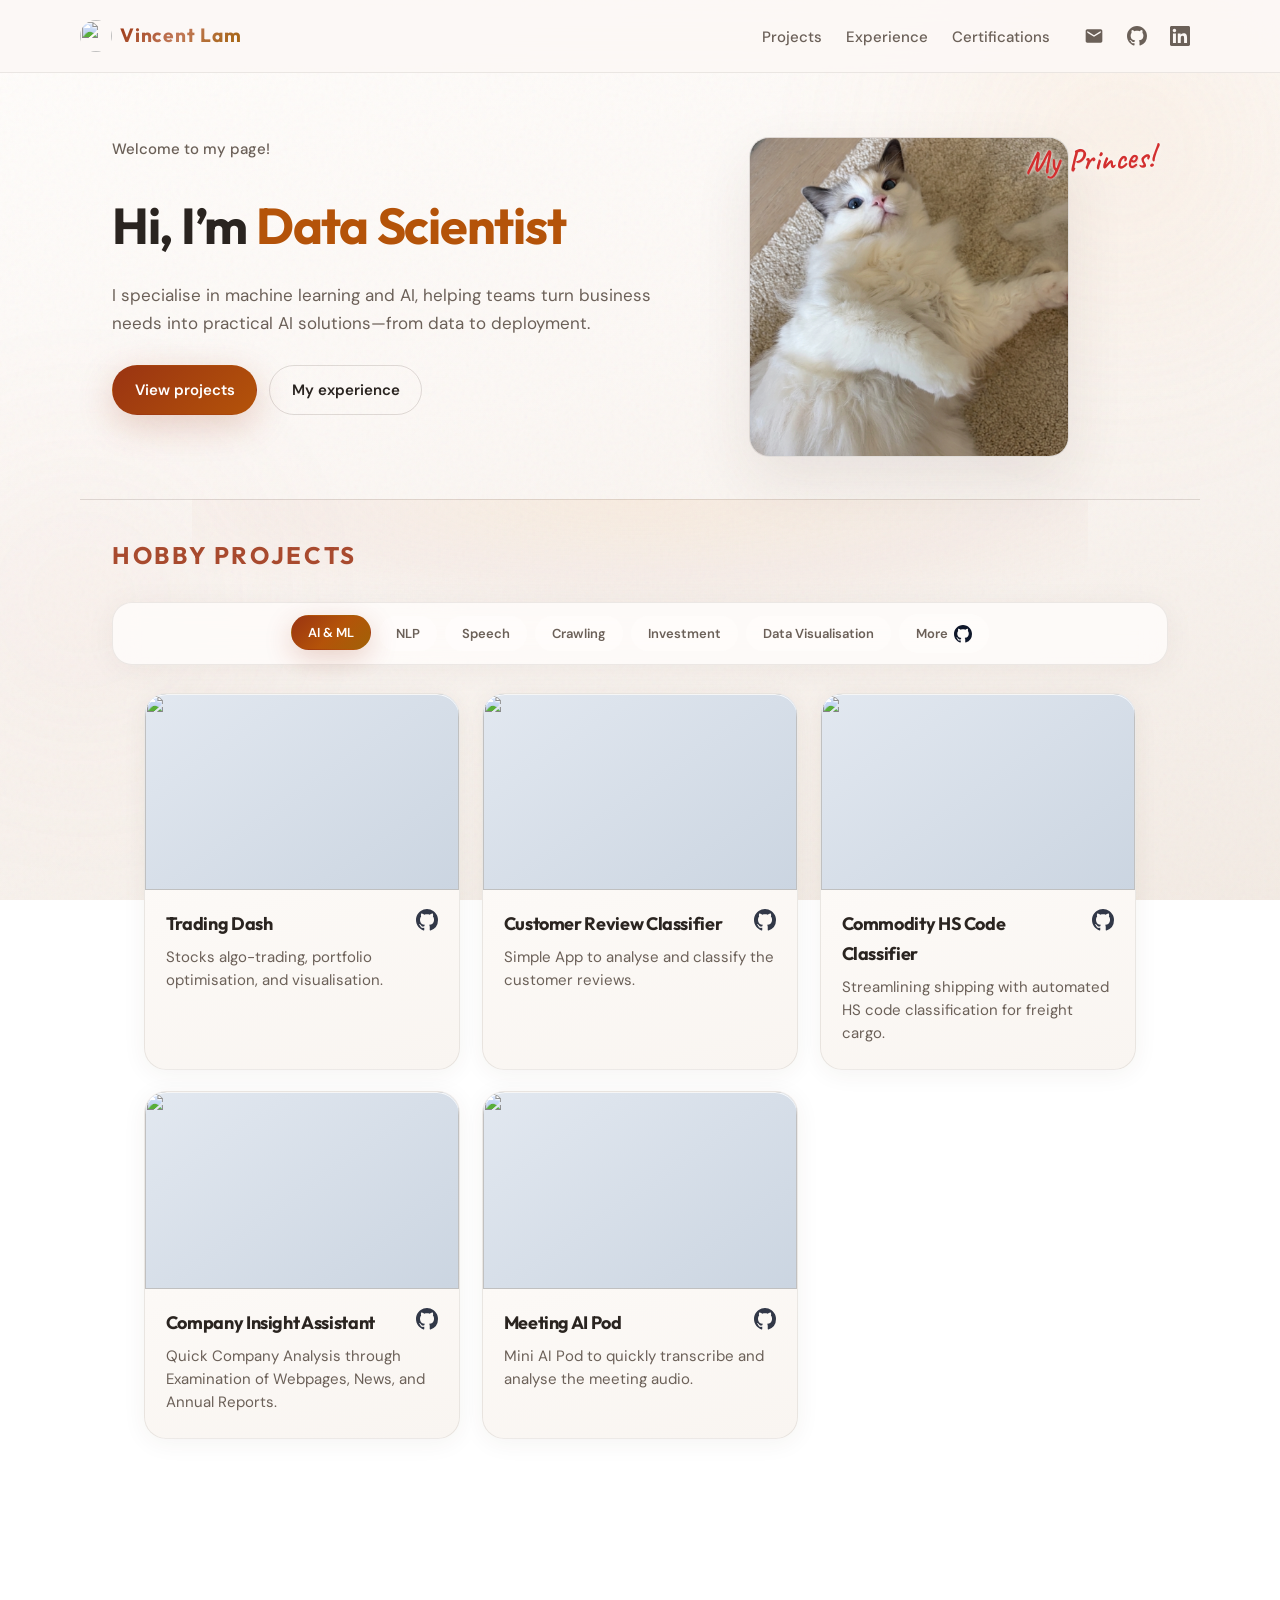
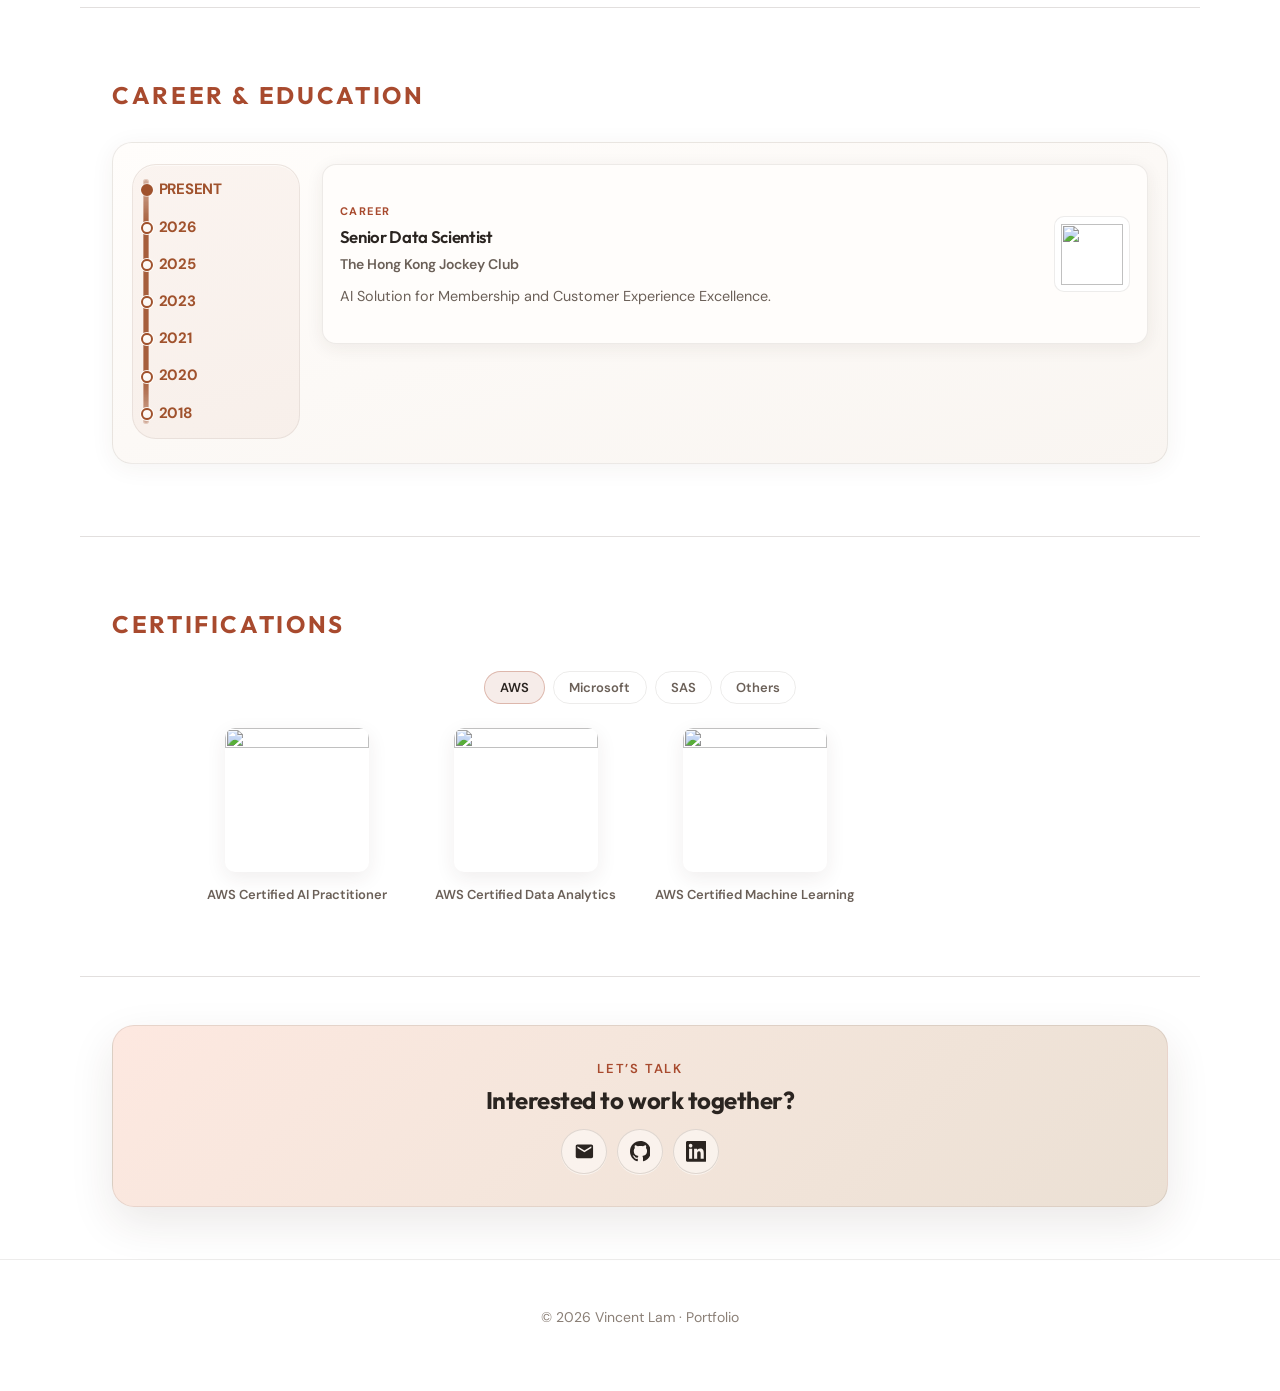
==== commit 21b5cb50: "fix year of the works" ====
--- a/index.html
+++ b/index.html
@@ -205,6 +205,23 @@
                   >
                     <span class="timeline-rail__node" aria-hidden="true"></span>
                     <span class="timeline-rail__meta">
+                      <span class="timeline-rail__year">2026</span>
+                    </span>
+                  </button>
+                </li>
+                <li class="timeline-rail__item">
+                  <button
+                    type="button"
+                    class="timeline-rail__btn"
+                    role="tab"
+                    aria-selected="false"
+                    tabindex="-1"
+                    aria-controls="timeline-detail-card"
+                    data-timeline-index="2"
+                    id="timeline-rail-2"
+                  >
+                    <span class="timeline-rail__node" aria-hidden="true"></span>
+                    <span class="timeline-rail__meta">
                       <span class="timeline-rail__year">2025</span>
                     </span>
                   </button>
@@ -217,29 +234,12 @@
                     aria-selected="false"
                     tabindex="-1"
                     aria-controls="timeline-detail-card"
-                    data-timeline-index="2"
+                    data-timeline-index="3"
                     id="education"
                   >
                     <span class="timeline-rail__node" aria-hidden="true"></span>
                     <span class="timeline-rail__meta">
-                      <span class="timeline-rail__year">2023</span>
-                    </span>
-                  </button>
-                </li>
-                <li class="timeline-rail__item">
-                  <button
-                    type="button"
-                    class="timeline-rail__btn"
-                    role="tab"
-                    aria-selected="false"
-                    tabindex="-1"
-                    aria-controls="timeline-detail-card"
-                    data-timeline-index="3"
-                    id="timeline-rail-3"
-                  >
-                    <span class="timeline-rail__node" aria-hidden="true"></span>
-                    <span class="timeline-rail__meta">
-                      <span class="timeline-rail__year">2022</span>   
+                      <span class="timeline-rail__year">2023</span>   
                     </span>
                   </button>
                 </li>
@@ -368,6 +368,27 @@
               </article>
               <article class="timeline-stash__card timeline__card timeline__card--has-logo" data-timeline-index="2">
                 <div class="timeline__body">
+                  <p class="timeline__kind">Career</p>
+                  <h4 class="timeline__role">Lead AI Consultant</h4>
+                  <p class="timeline__org">NCS Group</p>
+                  <p class="timeline__text">
+                    Data scientist and solutions architect for AI/ML and cloud delivery; leading an AI team
+                    delivering industry solutions.
+                  </p>
+                </div>
+                <div class="timeline__logo" aria-hidden="true">
+                  <img
+                    src="https://media.licdn.com/dms/image/v2/C4D0BAQFxBZqArwK5ZQ/company-logo_100_100/company-logo_100_100/0/1635497135829/ncs_group_logo?e=1778112000&amp;v=beta&amp;t=_MS-mJJbyL7QBodQNbEtRv_oN1e3B-LS6t7O71JMBO8"
+                    alt=""
+                    width="72"
+                    height="72"
+                    loading="lazy"
+                    decoding="async"
+                  />
+                </div>
+              </article>
+              <article class="timeline-stash__card timeline__card timeline__card--has-logo" data-timeline-index="3">
+                <div class="timeline__body">
                   <p class="timeline__kind">Education</p>
                   <h4 class="timeline__role">
                     MSc, Data Driven Modeling
@@ -382,27 +403,6 @@
                 <div class="timeline__logo" aria-hidden="true">
                   <img
                     src="https://media.licdn.com/dms/image/v2/D560BAQGQKg98EcfHTw/company-logo_100_100/B56ZrxjxGdL8AQ-/0/1764989277143/hkust_logo?e=1778112000&amp;v=beta&amp;t=O_Eqndz6DQ37fEQ15H5hT_iotDQmlz7no2fWOTosrbk"
-                    alt=""
-                    width="72"
-                    height="72"
-                    loading="lazy"
-                    decoding="async"
-                  />
-                </div>
-              </article>
-              <article class="timeline-stash__card timeline__card timeline__card--has-logo" data-timeline-index="3">
-                <div class="timeline__body">
-                  <p class="timeline__kind">Career</p>
-                  <h4 class="timeline__role">Lead AI Consultant</h4>
-                  <p class="timeline__org">NCS Group</p>
-                  <p class="timeline__text">
-                    Data scientist and solutions architect for AI/ML and cloud delivery; leading an AI team
-                    delivering industry solutions.
-                  </p>
-                </div>
-                <div class="timeline__logo" aria-hidden="true">
-                  <img
-                    src="https://media.licdn.com/dms/image/v2/C4D0BAQFxBZqArwK5ZQ/company-logo_100_100/company-logo_100_100/0/1635497135829/ncs_group_logo?e=1778112000&amp;v=beta&amp;t=_MS-mJJbyL7QBodQNbEtRv_oN1e3B-LS6t7O71JMBO8"
                     alt=""
                     width="72"
                     height="72"
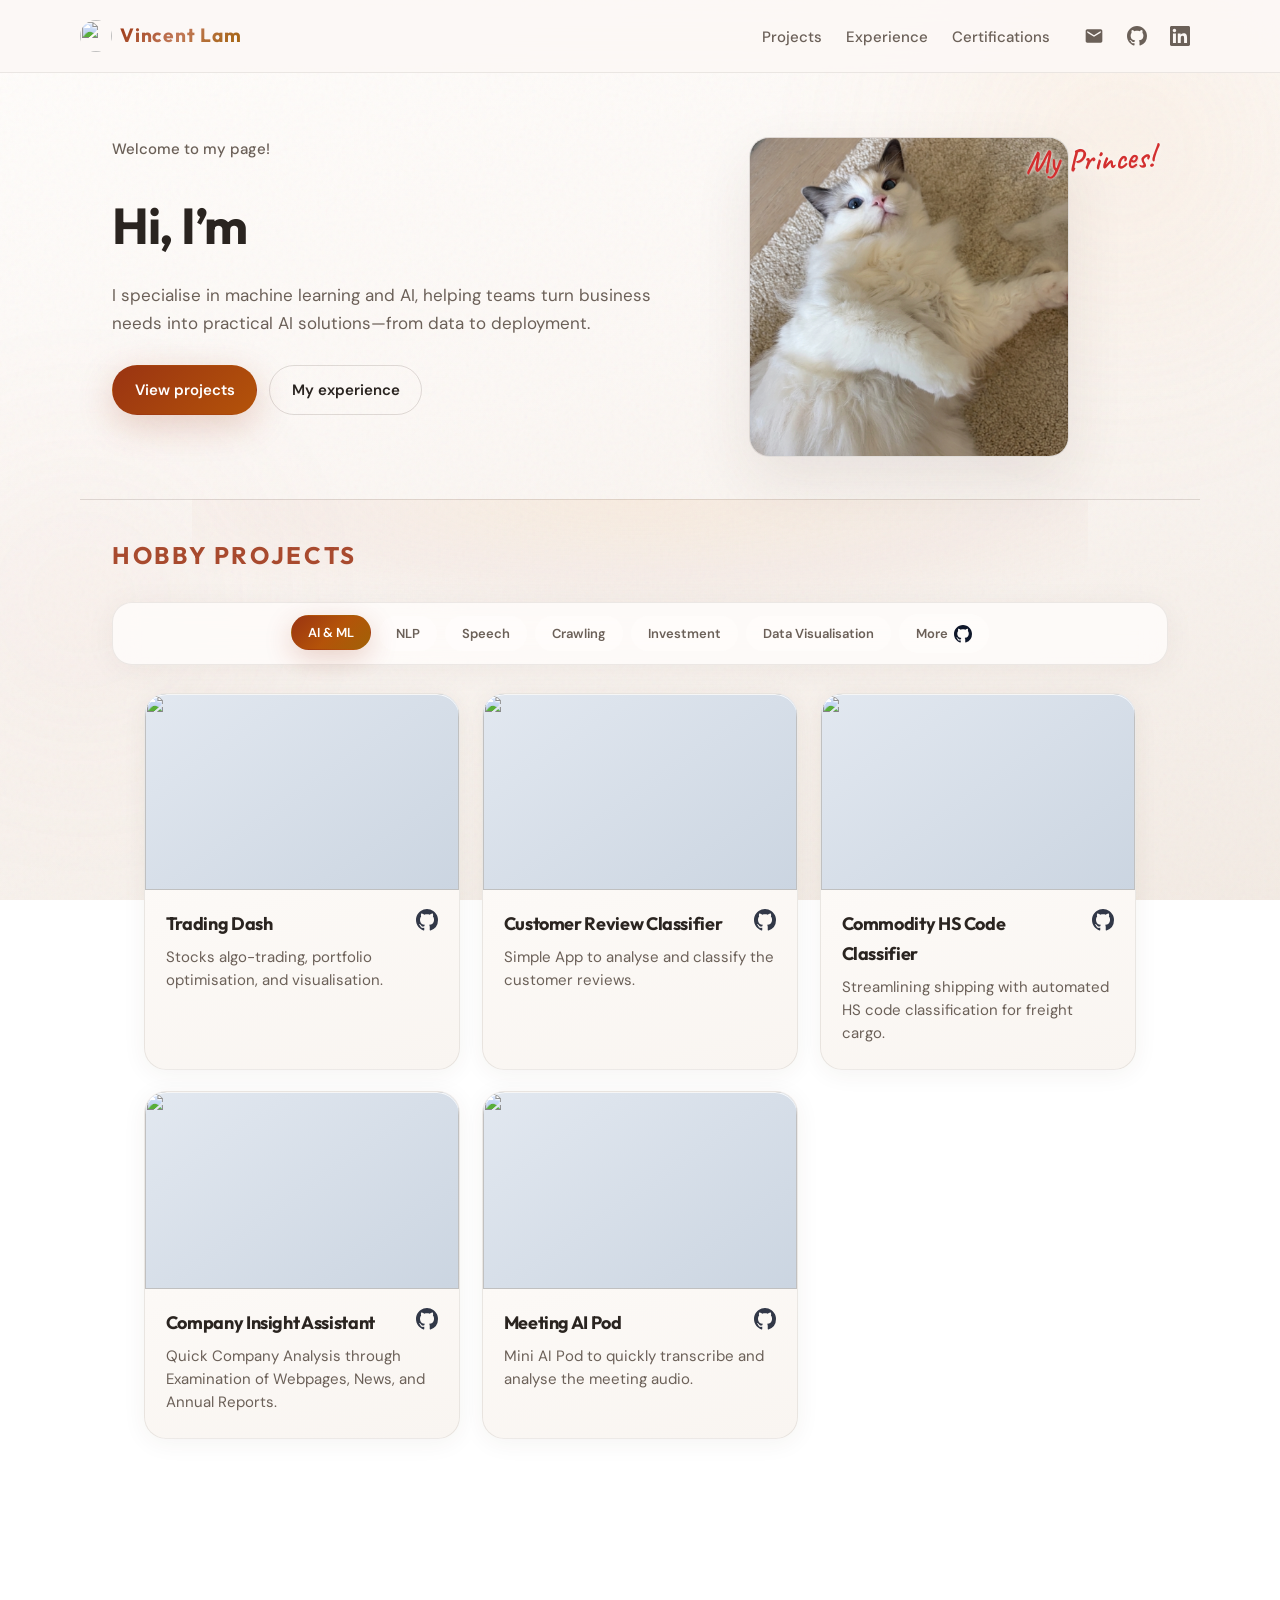
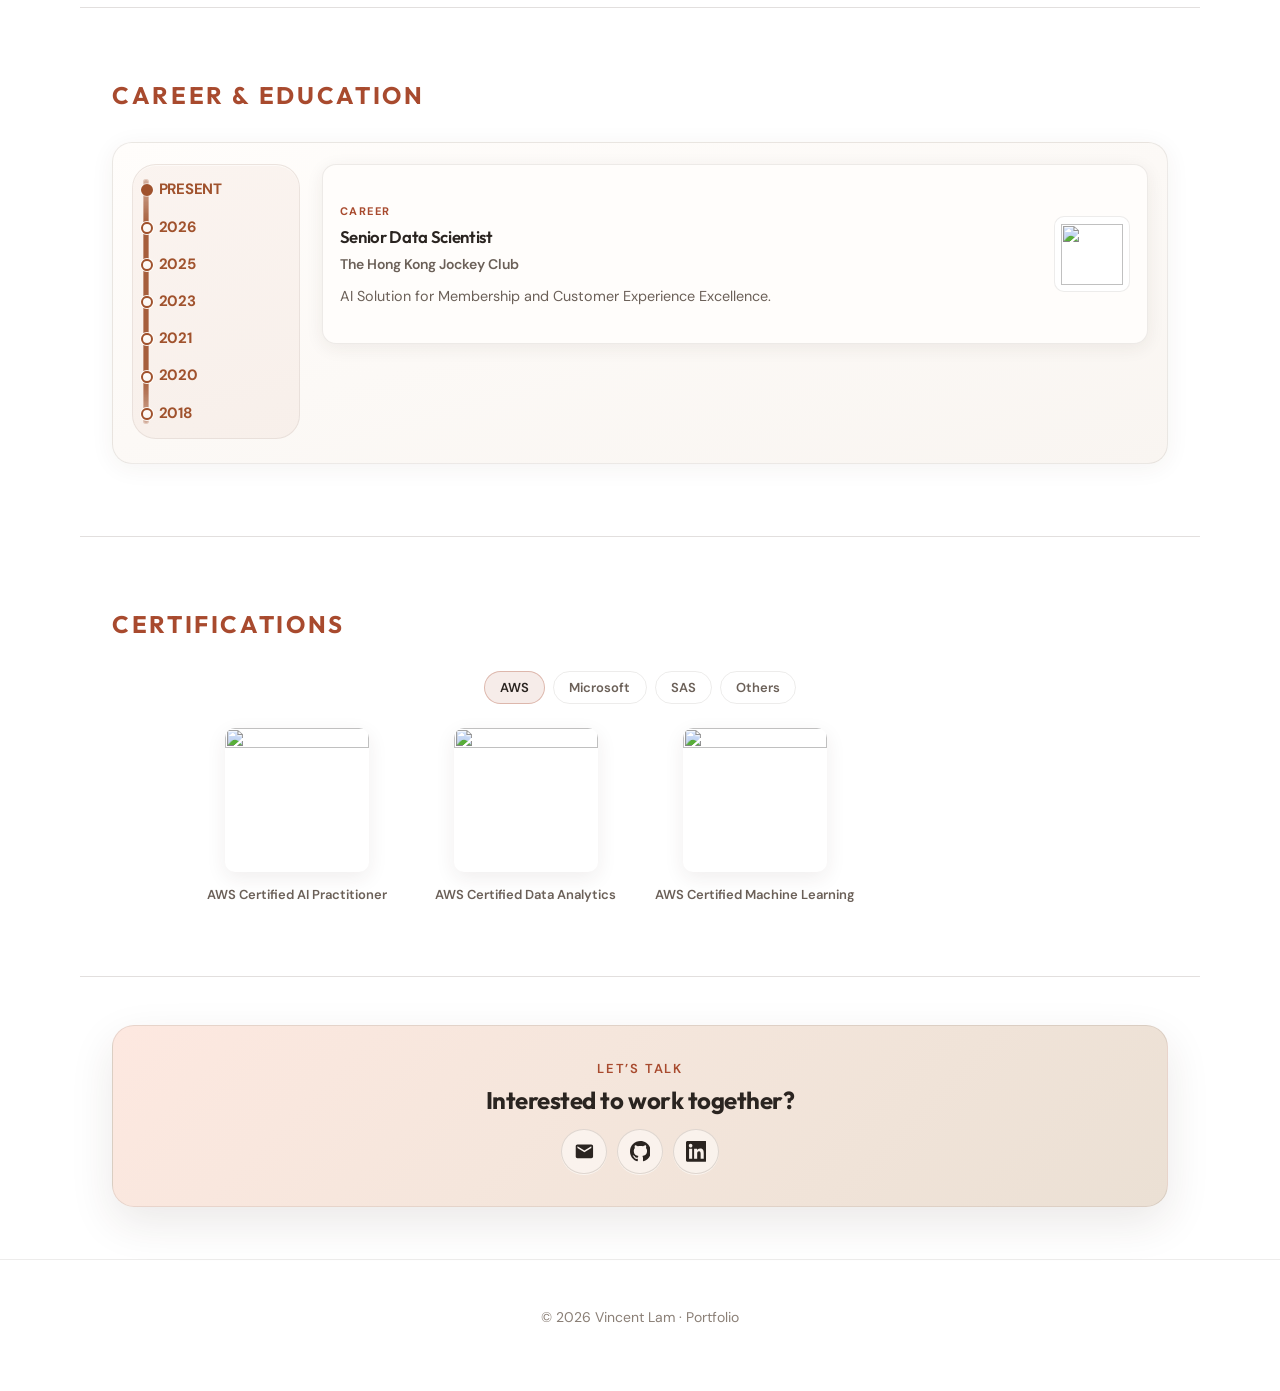
==== commit 04503124: "change title" ====
--- a/index.html
+++ b/index.html
@@ -7,7 +7,7 @@
       name="description"
       content="Vincent Lam — ML &amp; AI specialist. Turning business needs into practical AI solutions."
     />
-    <title>Vincent Lam · Portfolio</title>
+    <title>Vincent Lam - Portfolio</title>
     <link rel="preconnect" href="https://fonts.googleapis.com" />
     <link rel="preconnect" href="https://fonts.gstatic.com" crossorigin />
     <link
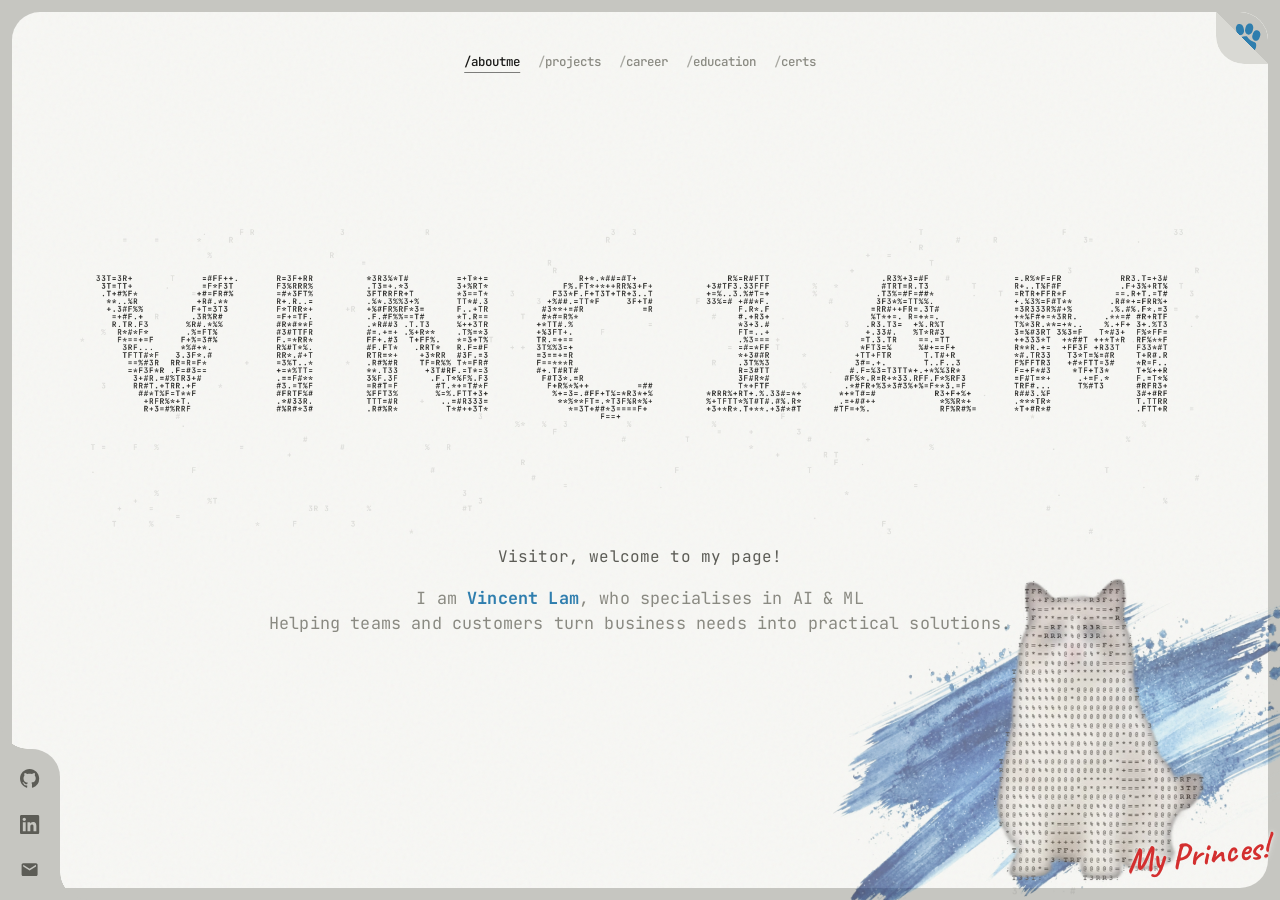
==== commit 4c0f5391: "updated new portfolio" ====
--- a/index.html
+++ b/index.html
@@ -5,852 +5,171 @@
     <meta name="viewport" content="width=device-width, initial-scale=1.0" />
     <meta
       name="description"
-      content="Vincent Lam — ML &amp; AI specialist. Turning business needs into practical AI solutions."
+      content="Vincent Lam — AI &amp; ML Scientist. A minimal ASCII portfolio."
     />
-    <title>Vincent Lam - Portfolio</title>
+    <title>Vincent Lam — AI &amp; ML</title>
+    <link rel="icon" href="favicon.svg" type="image/svg+xml" />
     <link rel="preconnect" href="https://fonts.googleapis.com" />
     <link rel="preconnect" href="https://fonts.gstatic.com" crossorigin />
     <link
-      href="https://fonts.googleapis.com/css2?family=Caveat:wght@500;600;700&family=DM+Sans:ital,opsz,wght@0,9..40,400;0,9..40,500;0,9..40,600;0,9..40,700;1,9..40,400&family=Outfit:wght@500;600;700&display=swap"
+      href="https://fonts.googleapis.com/css2?family=Caveat:wght@700&family=JetBrains+Mono:wght@400;500;600;700&display=swap"
       rel="stylesheet"
     />
-    <link rel="stylesheet" href="css/styles.css" />
-    <link rel="stylesheet" href="css/gallery.css" />
+    <link rel="stylesheet" href="css/ascii.css?v=195" />
   </head>
   <body>
-    <div class="noise" aria-hidden="true"></div>
-    <div class="glow glow--1" aria-hidden="true"></div>
-    <div class="glow glow--2" aria-hidden="true"></div>
+    <a class="skip-link" href="#path-nav">Skip to sections</a>
 
-    <header class="site-header" id="top">
-      <nav class="nav" aria-label="Primary">
-        <a class="nav__brand" href="#top">
-          <img
-            class="nav__brand-avatar"
-            src="https://avatars.githubusercontent.com/u/73224512?v=4"
-            width="32"
-            height="32"
-            alt=""
-            decoding="async"
-          />
-          <span class="nav__brand-text">Vincent Lam</span>
-        </a>
+    <div class="app" id="app" data-mode="hero">
+      <section class="shell" aria-label="Vinc1AM">
         <button
-          class="nav__toggle"
           type="button"
-          aria-expanded="false"
-          aria-controls="nav-menu"
+          class="page-fold"
+          id="cat-fold"
+          aria-controls="corner-cat-stage"
+          aria-pressed="false"
+          aria-label="Hide cat"
+          title="Hide cat"
         >
-          <span class="nav__toggle-bar"></span>
-          <span class="nav__toggle-bar"></span>
-          <span class="nav__toggle-label">Menu</span>
+          <span class="page-fold__cut" aria-hidden="true"></span>
+          <span class="page-fold__flap" aria-hidden="true"></span>
+          <span class="page-fold__icon" aria-hidden="true">
+            <!-- CC0 / public domain — Openclipart “Paw Print” by Arvin61r58 -->
+            <svg xmlns="http://www.w3.org/2000/svg" viewBox="0 0 365 420" width="32" height="32" focusable="false" fill="currentColor">
+              <g transform="translate(-216 -469)">
+                <path d="m351.56 875.94c-12.33 12.376-26.404 12.488-43.915 4.715-31.599-14.026-51.755-34.208-62.193-62.273-2.7813-7.4787-3.3763-12.675-3.3763-29.488 0-17.639 0.54171-21.956 3.9908-31.8 9.693-27.664 33.58-11.885 70.798-26.354 21.596-8.3958 31.372-44.544 66.063-44.695 23.892-0.10353 37.369-5.5272 42.903 2.5911 48.237 70.766 77.566 42.314 95.025 71.802 7.2586 12.259 5.9449 36.05 1.3844 51.04-5.4835 18.024-11.853 27.447-29.151 43.126-20.761 18.818-53.766 47.318-66.465 26.311-11.564-19.129-57.095-23.013-75.065-4.9752z"/>
+                <path d="m260.5 721.97c-2.7972-0.30752-8.3811-2.4607-12.409-4.7849-14.966-8.6365-23.741-24.627-28.418-51.787-2.2063-12.81-2.2172-16.381-0.0815-26.494 3.0767-14.569 4.5217-17.314 12.56-23.864 7.4625-6.0803 21.405-10.123 29.599-8.5826 21.998 4.1351 40.802 36.158 41.234 70.223 0.16398 12.936-4.4365 25.628-12.329 34.015-5.3014 5.6331-7.8465 7.1374-15.698 9.2781-5.1541 1.4052-11.66 2.3033-14.457 1.9958z"/>
+                <path d="m500.85 727.69c-5.9638-3.7182-13.193-11.871-15.566-17.556-1.0459-2.5048-2.5584-9.6018-3.3612-15.771-1.3605-10.455-1.1108-12.378 3.6758-28.318 7.458-24.836 17.059-39.113 30.726-45.692 8.9685-4.3168 16.49-4.3184 28.214-0.006 18.248 6.7121 27.604 20.678 28.167 42.046 0.23306 8.8474-0.57603 12.781-5.8727 28.555-5.1921 15.462-7.0688 19.426-12.124 25.606-15.93 19.478-34.365 23.29-53.859 11.136z"/>
+                <path d="m338.32 670.96c-20.284-6.0729-33.454-28.902-37.974-65.824-1.681-13.73-1.5401-16.732 1.2342-26.294 5.6421-19.448 13.979-27.705 31.041-30.743 12.022-2.1411 19.023-0.80141 27.854 5.3286 16.421 11.398 24.446 26.961 28.085 54.467 2.1356 16.141 2.148 19.934 0.0912 27.844-5.1332 19.741-15.575 31.175-32.084 35.134-8.6624 2.077-11.555 2.0908-18.248 0.0872z"/>
+                <path d="m451.54 665.17c20.488-5.2603 34.471-27.548 40.318-64.263 2.1744-13.654 2.1417-16.658-0.28614-26.325-4.9376-19.659-12.971-28.242-29.911-31.958-11.936-2.6186-18.98-1.5589-28.026 4.2148-16.82 10.736-25.399 25.967-30.027 53.309-2.7155 16.044-2.8645 19.834-1.0941 27.82 4.4184 19.932 14.441 31.773 30.796 36.387 8.5813 2.4207 11.472 2.5498 18.231 0.81425z"/>
+              </g>
+            </svg>
+          </span>
         </button>
-        <ul class="nav__links" id="nav-menu">
-          <li><a href="#featured">Projects</a></li>
-          <li><a href="#experience">Experience</a></li>
-          <li><a href="#certifications">Certifications</a></li>
-          <li class="nav__social">
-            <a
-              href="mailto:vlianmcent@gmail.com"
-              class="nav__icon-link"
-              aria-label="Email"
-            >
-              <svg class="nav__icon" xmlns="http://www.w3.org/2000/svg" viewBox="0 0 24 24" aria-hidden="true" focusable="false">
-                <path
-                  fill="currentColor"
-                  d="M20 4H4C2.9 4 2 4.9 2 6v12c0 1.1.9 2 2 2h16c1.1 0 2-.9 2-2V6c0-1.1-.9-2-2-2zm0 4l-8 5-8-5V6l8 5 8-5v2z"
-                />
-              </svg>
-            </a>
-            <a
-              href="https://github.com/vinc1am"
-              class="nav__icon-link"
-              target="_blank"
-              rel="noopener noreferrer"
-              aria-label="GitHub"
-            >
-              <svg class="nav__icon" xmlns="http://www.w3.org/2000/svg" viewBox="0 0 24 24" aria-hidden="true" focusable="false">
-                <path
-                  fill="currentColor"
-                  d="M12 0C5.37 0 0 5.37 0 12c0 5.31 3.435 9.795 8.205 11.385.6.105.825-.255.825-.57 0-.285-.015-1.23-.015-2.235-3.015.555-3.795-.735-4.035-1.41-.135-.345-.72-1.41-1.23-1.695-.42-.225-1.02-.78-.015-.795.945-.015 1.62.87 1.845 1.23 1.08 1.815 2.805 1.305 3.495.99.105-.78.42-1.305.765-1.605-2.67-.3-5.46-1.335-5.46-5.925 0-1.305.465-2.385 1.23-3.225-.12-.3-.54-1.53.12-3.18 0 0 1.005-.315 3.3 1.23.96-.27 1.98-.405 3-.405s2.04.135 3 .405c2.295-1.56 3.3-1.23 3.3-1.23.66 1.65.24 2.88.12 3.18.765.84 1.23 1.905 1.23 3.225 0 4.605-2.805 5.625-5.475 5.925.435.375.81 1.095.81 2.22 0 1.605-.015 2.895-.015 3.3 0 .315.225.69.825.57A12.02 12.02 0 0024 12c0-6.63-5.37-12-12-12z"
-                />
-              </svg>
-            </a>
-            <a
-              href="https://www.linkedin.com/in/vinc1am/"
-              class="nav__icon-link"
-              target="_blank"
-              rel="noopener noreferrer"
-              aria-label="LinkedIn"
-            >
-              <svg class="nav__icon" xmlns="http://www.w3.org/2000/svg" viewBox="0 0 24 24" aria-hidden="true" focusable="false">
-                <path
-                  fill="currentColor"
-                  d="M20.447 20.452h-3.554v-5.569c0-1.328-.027-3.037-1.852-3.037-1.853 0-2.136 1.445-2.136 2.939v5.667H9.351V9h3.414v1.561h.046c.477-.9 1.637-1.85 3.37-1.85 3.601 0 4.267 2.37 4.267 5.455v6.286zM5.337 7.433c-1.144 0-2.063-.926-2.063-2.065 0-1.138.92-2.063 2.063-2.063 1.14 0 2.064.925 2.064 2.063 0 1.139-.925 2.065-2.064 2.065zm1.782 13.019H3.555V9h3.564v11.452zM22.225 0H1.771C.792 0 0 .774 0 1.729v20.542C0 23.227.792 24 1.771 24h20.451C23.2 24 24 23.227 24 22.271V1.729C24 .774 23.2 0 22.222 0h.003z"
-                />
-              </svg>
-            </a>
-          </li>
-        </ul>
-      </nav>
-    </header>
 
-    <main>
-      <section class="hero section" aria-labelledby="hero-title">
-        <div class="hero__grid">
-          <p class="hero__eyebrow reveal" data-reveal>Welcome to my page!</p>
-          <h1 id="hero-title" class="hero__title reveal" data-reveal>
-            <span class="hero__headline">
-              <span class="hero__static">Hi, I’m </span
-              ><span class="hero__rotating-wrap" aria-live="polite"
-                ><span id="hero-rotating" class="hero__rotating">Vincent Lam</span></span
-              >
-            </span>
-          </h1>
-          <p class="hero__lead reveal" data-reveal>
-            I specialise in machine learning and AI, helping teams turn business needs into
-            practical AI solutions—from data to deployment.
+        <div class="topbar">
+          <nav class="path-nav" id="path-nav" aria-label="Sections">
+            <button type="button" class="path-nav__link is-active" data-path="aboutme" aria-current="page">
+              <span class="path-nav__slash">/</span>aboutme
+            </button>
+            <button type="button" class="path-nav__link" data-path="projects" data-slide="projects">
+              <span class="path-nav__slash">/</span>projects
+            </button>
+            <button type="button" class="path-nav__link" data-path="career" data-slide="career">
+              <span class="path-nav__slash">/</span>career
+            </button>
+            <button type="button" class="path-nav__link" data-path="education" data-slide="education">
+              <span class="path-nav__slash">/</span>education
+            </button>
+            <button type="button" class="path-nav__link" data-path="certs" data-slide="certs">
+              <span class="path-nav__slash">/</span>certs
+            </button>
+          </nav>
+        </div>
+
+        <div class="shell__top">
+          <h1 class="visually-hidden">Vinc1AM</h1>
+          <div
+            class="wordmark ascii-mosaic"
+            id="ascii-mosaic"
+            data-text="VINC1AM"
+            data-chars="#*%=+FR3T."
+            data-fade
+            aria-hidden="true"
+          ></div>
+          <p class="welcome">Visitor, welcome to my page!</p>
+          <p class="tagline">
+            I am <span class="tagline__name">Vincent Lam</span>, who specialises in AI &amp; ML<br />
+            Helping teams and customers turn business needs into practical solutions.
           </p>
-          <div class="hero__actions reveal" data-reveal>
-            <a class="btn btn--primary" href="#featured">View projects</a>
-            <a class="btn btn--ghost" href="#experience">My experience</a>
-          </div>
-          <div class="hero__profile-wrap reveal" data-reveal>
-            <aside class="hero__panel hero__panel--image" aria-label="Profile photo">
-              <img
-                class="hero__highlights-img"
-                src="assets/profile.png"
-                width="893"
-                height="893"
-                alt="Vincent Lam — profile"
-                decoding="async"
-                fetchpriority="high"
-              />
-            </aside>
-            <div class="hero__sketch">
-              <span class="hero__sketch-text">My Princes!</span>
+        </div>
+
+        <div class="shell__mid">
+          <div class="slide-wrap" id="slide-wrap">
+            <div class="pane-chrome">
+              <p class="term-line term-line--display pane__prompt" aria-hidden="true">
+                <span class="deck__prompt-user">visitor</span><span class="deck__prompt-at">@</span><span class="deck__prompt-host">vinc1am.portfolio</span><span class="deck__prompt-path">:~</span><span class="deck__prompt-sep">$</span>
+                <span class="term-line__cmd" id="slide-cmd">cd ~</span>
+                <span class="term-line__cursor" aria-hidden="true"></span>
+              </p>
+
+              <div class="slide-track" id="slide-track">
+                <article class="pane pane--slide" data-slide-panel="projects" id="panel-projects" hidden>
+                  <div class="pane__body">
+                    <ul class="term-list" id="list-projects"></ul>
+                  </div>
+                </article>
+
+                <article class="pane pane--slide" data-slide-panel="career" id="panel-career" hidden>
+                  <div class="pane__body">
+                    <ul class="term-list" id="list-career"></ul>
+                  </div>
+                </article>
+
+                <article class="pane pane--slide" data-slide-panel="education" id="panel-education" hidden>
+                  <div class="pane__body">
+                    <ul class="term-list" id="list-education"></ul>
+                  </div>
+                </article>
+
+                <article class="pane pane--slide pane--certs" data-slide-panel="certs" id="panel-certs" hidden>
+                  <div class="pane__body">
+                    <ul class="term-list" id="list-certs"></ul>
+                  </div>
+                </article>
+              </div>
+            </div>
+
+            <div class="slide-dots" aria-hidden="true">
+              <span class="slide-dot" data-dot="projects"></span>
+              <span class="slide-dot" data-dot="career"></span>
+              <span class="slide-dot" data-dot="education"></span>
+              <span class="slide-dot" data-dot="certs"></span>
             </div>
           </div>
         </div>
+
       </section>
 
-      <section class="section section--tight section--gallery" id="featured" aria-labelledby="featured-title">
-        <div class="section__head section__head--gallery-intro reveal" data-reveal>
-          <h2 id="featured-title" class="section__heading">Hobby Projects</h2>
-        </div>
-        <div class="gallery-filters gallery-filters--panel reveal" data-reveal role="toolbar" aria-label="Filter projects">
-          <button type="button" class="gallery-filter-btn is-active" data-filter="aiml">AI &amp; ML</button>
-          <button type="button" class="gallery-filter-btn" data-filter="nlp">NLP</button>
-          <button type="button" class="gallery-filter-btn" data-filter="speech">Speech</button>
-          <button type="button" class="gallery-filter-btn" data-filter="crawling">Crawling</button>
-          <button type="button" class="gallery-filter-btn" data-filter="investment">Investment</button>
-          <button type="button" class="gallery-filter-btn" data-filter="vis">Data Visualisation</button>
-          <a
-            class="gallery-filter-btn gallery-filter-btn--more"
-            href="https://github.com/vinc1am"
-            target="_blank"
-            rel="noopener noreferrer"
-            aria-label="Open GitHub profile in a new tab"
-          >
-            More
-            <img
-              class="gallery-filter-btn__icon"
-              src="assets/github-mark.svg"
-              width="18"
-              height="18"
-              alt=""
-              aria-hidden="true"
-            />
-          </a>
-        </div>
-        <div id="gallery-grid" class="gallery-grid gallery-grid--embed"></div>
-      </section>
+      <nav class="social social--corner" aria-label="Contact">
+        <a
+          class="social__link"
+          href="https://github.com/vinc1am"
+          target="_blank"
+          rel="noopener noreferrer"
+          aria-label="GitHub"
+        >
+          <svg class="social__icon" xmlns="http://www.w3.org/2000/svg" viewBox="0 0 24 24" aria-hidden="true" focusable="false">
+            <path fill="currentColor" d="M12 0C5.37 0 0 5.37 0 12c0 5.31 3.435 9.795 8.205 11.385.6.105.825-.255.825-.57 0-.285-.015-1.23-.015-2.235-3.015.555-3.795-.735-4.035-1.41-.135-.345-.72-1.41-1.23-1.695-.42-.225-1.02-.78-.015-.795.945-.015 1.62.87 1.845 1.23 1.08 1.815 2.805 1.305 3.495.99.105-.78.42-1.305.765-1.605-2.67-.3-5.46-1.335-5.46-5.925 0-1.305.465-2.385 1.23-3.225-.12-.3-.54-1.53.12-3.18 0 0 1.005-.315 3.3 1.23.96-.27 1.98-.405 3-.405s2.04.135 3 .405c2.295-1.56 3.3-1.23 3.3-1.23.66 1.65.24 2.88.12 3.18.765.84 1.23 1.905 1.23 3.225 0 4.605-2.805 5.625-5.475 5.925.435.375.81 1.095.81 2.22 0 1.605-.015 2.895-.015 3.3 0 .315.225.69.825.57A12.02 12.02 0 0024 12c0-6.63-5.37-12-12-12z" />
+          </svg>
+        </a>
+        <a
+          class="social__link"
+          href="https://www.linkedin.com/in/vinc1am/"
+          target="_blank"
+          rel="noopener noreferrer"
+          aria-label="LinkedIn"
+        >
+          <svg class="social__icon" xmlns="http://www.w3.org/2000/svg" viewBox="0 0 24 24" aria-hidden="true" focusable="false">
+            <path fill="currentColor" d="M20.447 20.452h-3.554v-5.569c0-1.328-.027-3.037-1.852-3.037-1.853 0-2.136 1.445-2.136 2.939v5.667H9.351V9h3.414v1.561h.046c.477-.9 1.637-1.85 3.37-1.85 3.601 0 4.267 2.37 4.267 5.455v6.286zM5.337 7.433c-1.144 0-2.063-.926-2.063-2.065 0-1.138.92-2.063 2.063-2.063 1.14 0 2.064.925 2.064 2.063 0 1.139-.925 2.065-2.064 2.065zm1.782 13.019H3.555V9h3.564v11.452zM22.225 0H1.771C.792 0 0 .774 0 1.729v20.542C0 23.227.792 24 1.771 24h20.451C23.2 24 24 23.227 24 22.271V1.729C24 .774 23.2 0 22.222 0h.003z" />
+          </svg>
+        </a>
+        <a class="social__link" href="mailto:vlianmcent@gmail.com" aria-label="Email">
+          <svg class="social__icon" xmlns="http://www.w3.org/2000/svg" viewBox="0 0 24 24" aria-hidden="true" focusable="false">
+            <path fill="currentColor" d="M20 4H4C2.9 4 2 4.9 2 6v12c0 1.1.9 2 2 2h16c1.1 0 2-.9 2-2V6c0-1.1-.9-2-2-2zm0 4l-8 5-8-5V6l8 5 8-5v2z" />
+          </svg>
+        </a>
+      </nav>
 
-      <section class="section section--resume" id="experience" aria-labelledby="resume-title">
-        <div class="section__head reveal" data-reveal>
-          <h2 id="resume-title" class="section__heading">Career &amp; Education</h2>
-        </div>
-        <div class="resume-unified reveal" data-reveal>
-          <div class="resume-panel resume-panel--interactive" data-timeline-interactive>
-            <div class="timeline-rail-scroll">
-              <div class="timeline-rail-line" aria-hidden="true"></div>
-              <ol class="timeline-rail" role="tablist" aria-label="Career and education timeline">
-                <li class="timeline-rail__item">
-                  <button
-                    type="button"
-                    class="timeline-rail__btn is-active"
-                    role="tab"
-                    aria-selected="true"
-                    tabindex="0"
-                    aria-controls="timeline-detail-card"
-                    data-timeline-index="0"
-                    id="timeline-rail-0"
-                  >
-                    <span class="timeline-rail__node" aria-hidden="true"></span>
-                    <span class="timeline-rail__meta">
-                      <span class="timeline-rail__year">PRESENT</span>
-                    </span>
-                  </button>
-                </li>
-                <li class="timeline-rail__item">
-                  <button
-                    type="button"
-                    class="timeline-rail__btn"
-                    role="tab"
-                    aria-selected="false"
-                    tabindex="-1"
-                    aria-controls="timeline-detail-card"
-                    data-timeline-index="1"
-                    id="timeline-rail-1"
-                  >
-                    <span class="timeline-rail__node" aria-hidden="true"></span>
-                    <span class="timeline-rail__meta">
-                      <span class="timeline-rail__year">2026</span>
-                    </span>
-                  </button>
-                </li>
-                <li class="timeline-rail__item">
-                  <button
-                    type="button"
-                    class="timeline-rail__btn"
-                    role="tab"
-                    aria-selected="false"
-                    tabindex="-1"
-                    aria-controls="timeline-detail-card"
-                    data-timeline-index="2"
-                    id="timeline-rail-2"
-                  >
-                    <span class="timeline-rail__node" aria-hidden="true"></span>
-                    <span class="timeline-rail__meta">
-                      <span class="timeline-rail__year">2025</span>
-                    </span>
-                  </button>
-                </li>
-                <li class="timeline-rail__item">
-                  <button
-                    type="button"
-                    class="timeline-rail__btn"
-                    role="tab"
-                    aria-selected="false"
-                    tabindex="-1"
-                    aria-controls="timeline-detail-card"
-                    data-timeline-index="3"
-                    id="education"
-                  >
-                    <span class="timeline-rail__node" aria-hidden="true"></span>
-                    <span class="timeline-rail__meta">
-                      <span class="timeline-rail__year">2023</span>   
-                    </span>
-                  </button>
-                </li>
-                <li class="timeline-rail__item">
-                  <button
-                    type="button"
-                    class="timeline-rail__btn"
-                    role="tab"
-                    aria-selected="false"
-                    tabindex="-1"
-                    aria-controls="timeline-detail-card"
-                    data-timeline-index="4"
-                    id="timeline-rail-4"
-                  >
-                    <span class="timeline-rail__node" aria-hidden="true"></span>
-                    <span class="timeline-rail__meta">
-                      <span class="timeline-rail__year">2021</span>
-                    </span>
-                  </button>
-                </li>
-                <li class="timeline-rail__item">
-                  <button
-                    type="button"
-                    class="timeline-rail__btn"
-                    role="tab"
-                    aria-selected="false"
-                    tabindex="-1"
-                    aria-controls="timeline-detail-card"
-                    data-timeline-index="5"
-                    id="timeline-rail-5"
-                  >
-                    <span class="timeline-rail__node" aria-hidden="true"></span>
-                    <span class="timeline-rail__meta">
-                      <span class="timeline-rail__year">2020</span>
-                    </span>
-                  </button>
-                </li>
-                <li class="timeline-rail__item">
-                  <button
-                    type="button"
-                    class="timeline-rail__btn"
-                    role="tab"
-                    aria-selected="false"
-                    tabindex="-1"
-                    aria-controls="timeline-detail-card"
-                    data-timeline-index="6"
-                    id="timeline-rail-6"
-                  >
-                    <span class="timeline-rail__node" aria-hidden="true"></span>
-                    <span class="timeline-rail__meta">
-                      <span class="timeline-rail__year">2018</span>
-                    </span>
-                  </button>
-                </li>
-              </ol>
-            </div>
-            <div
-              class="timeline-detail"
-              id="timeline-detail"
-              role="tabpanel"
-              aria-live="polite"
-              aria-labelledby="timeline-rail-0"
-            >
-              <article class="timeline-detail__card timeline__card timeline__card--has-logo" id="timeline-detail-card">
-                <div class="timeline__body">
-                  <p class="timeline__kind">Career</p>
-                  <h4 class="timeline__role">Senior Data Scientist</h4>
-                  <p class="timeline__org">The Hong Kong Jockey Club</p>
-                  <p class="timeline__text">
-                    AI Solution for Membership and Customer Experience Excellence.
-                  </p>
-                </div>
-                <div class="timeline__logo" aria-hidden="true">
-                  <img
-                    src="https://media.licdn.com/dms/image/v2/D560BAQElfllOLUrgYA/company-logo_100_100/B56ZriQYz3LAAQ-/0/1764732538945/hkjc_logo?e=1778112000&amp;v=beta&amp;t=fiiN0_EfkGlDlWLMFEcsFtuKq3kF3UvpWiqYDmKMuLg"
-                    alt=""
-                    width="72"
-                    height="72"
-                    loading="lazy"
-                    decoding="async"
-                  />
-                </div>
-              </article>
-            </div>
-            <div class="timeline-stash" hidden aria-hidden="true">
-              <article class="timeline-stash__card timeline__card timeline__card--has-logo" data-timeline-index="0">
-                <div class="timeline__body">
-                  <p class="timeline__kind">Career</p>
-                  <h4 class="timeline__role">Senior Data Scientist</h4>
-                  <p class="timeline__org">The Hong Kong Jockey Club</p>
-                  <p class="timeline__text">
-                    AI Solution for Membership and Customer Experience Excellence.
-                  </p>
-                </div>
-                <div class="timeline__logo" aria-hidden="true">
-                  <img
-                    src="https://media.licdn.com/dms/image/v2/D560BAQElfllOLUrgYA/company-logo_100_100/B56ZriQYz3LAAQ-/0/1764732538945/hkjc_logo?e=1778112000&amp;v=beta&amp;t=fiiN0_EfkGlDlWLMFEcsFtuKq3kF3UvpWiqYDmKMuLg"
-                    alt=""
-                    width="72"
-                    height="72"
-                    loading="lazy"
-                    decoding="async"
-                  />
-                </div>
-              </article>
-              <article class="timeline-stash__card timeline__card timeline__card--has-logo" data-timeline-index="1">
-                <div class="timeline__body">
-                  <p class="timeline__kind">Career</p>
-                  <h4 class="timeline__role">Data Scientist</h4>
-                  <p class="timeline__org">DBS Bank</p>
-                  <p class="timeline__text">
-                    Data science for banking and digital initiatives—modeling, analytics, and AI solutions that
-                    support business and customer outcomes.
-                  </p>
-                </div>
-                <div class="timeline__logo" aria-hidden="true">
-                  <img
-                    src="https://media.licdn.com/dms/image/v2/C560BAQGR_4ugVU6t4Q/company-logo_100_100/company-logo_100_100/0/1662951257963/dbs_bank_logo?e=1778112000&amp;v=beta&amp;t=CfkbJUf95iy3kIi11ekX99s1T5UpWPc8nflXr4iMkTM"
-                    alt=""
-                    width="72"
-                    height="72"
-                    loading="lazy"
-                    decoding="async"
-                  />
-                </div>
-              </article>
-              <article class="timeline-stash__card timeline__card timeline__card--has-logo" data-timeline-index="2">
-                <div class="timeline__body">
-                  <p class="timeline__kind">Career</p>
-                  <h4 class="timeline__role">Lead AI Consultant</h4>
-                  <p class="timeline__org">NCS Group</p>
-                  <p class="timeline__text">
-                    Data scientist and solutions architect for AI/ML and cloud delivery; leading an AI team
-                    delivering industry solutions.
-                  </p>
-                </div>
-                <div class="timeline__logo" aria-hidden="true">
-                  <img
-                    src="https://media.licdn.com/dms/image/v2/C4D0BAQFxBZqArwK5ZQ/company-logo_100_100/company-logo_100_100/0/1635497135829/ncs_group_logo?e=1778112000&amp;v=beta&amp;t=_MS-mJJbyL7QBodQNbEtRv_oN1e3B-LS6t7O71JMBO8"
-                    alt=""
-                    width="72"
-                    height="72"
-                    loading="lazy"
-                    decoding="async"
-                  />
-                </div>
-              </article>
-              <article class="timeline-stash__card timeline__card timeline__card--has-logo" data-timeline-index="3">
-                <div class="timeline__body">
-                  <p class="timeline__kind">Education</p>
-                  <h4 class="timeline__role">
-                    MSc, Data Driven Modeling
-                    <span class="timeline__gpa">CGA 4.2</span>
-                  </h4>
-                  <p class="timeline__org">Hong Kong University of Science and Technology</p>
-                  <p class="timeline__text">
-                    Top 5% ranking; best final-year project; Best Presenter; invited to share on consultancy
-                    and AI in an expert session.
-                  </p>
-                </div>
-                <div class="timeline__logo" aria-hidden="true">
-                  <img
-                    src="https://media.licdn.com/dms/image/v2/D560BAQGQKg98EcfHTw/company-logo_100_100/B56ZrxjxGdL8AQ-/0/1764989277143/hkust_logo?e=1778112000&amp;v=beta&amp;t=O_Eqndz6DQ37fEQ15H5hT_iotDQmlz7no2fWOTosrbk"
-                    alt=""
-                    width="72"
-                    height="72"
-                    loading="lazy"
-                    decoding="async"
-                  />
-                </div>
-              </article>
-              <article class="timeline-stash__card timeline__card timeline__card--has-logo" data-timeline-index="4">
-                <div class="timeline__body">
-                  <p class="timeline__kind">Career</p>
-                  <h4 class="timeline__role">Data Scientist</h4>
-                  <p class="timeline__org">The Hong Kong Jockey Club</p>
-                  <p class="timeline__text">
-                    Speech recognition and NLP for digital experiences, including an intelligent voice betting
-                    system; automated operational reporting.
-                  </p>
-                </div>
-                <div class="timeline__logo" aria-hidden="true">
-                  <img
-                    src="https://media.licdn.com/dms/image/v2/D560BAQElfllOLUrgYA/company-logo_100_100/B56ZriQYz3LAAQ-/0/1764732538945/hkjc_logo?e=1778112000&amp;v=beta&amp;t=fiiN0_EfkGlDlWLMFEcsFtuKq3kF3UvpWiqYDmKMuLg"
-                    alt=""
-                    width="72"
-                    height="72"
-                    loading="lazy"
-                    decoding="async"
-                  />
-                </div>
-              </article>
-              <article class="timeline-stash__card timeline__card timeline__card--has-logo" data-timeline-index="5">
-                <div class="timeline__body">
-                  <p class="timeline__kind">Career</p>
-                  <h4 class="timeline__role">Data Analyst</h4>
-                  <p class="timeline__org">Swire Resources Ltd.</p>
-                  <p class="timeline__text">
-                    Tableau dashboards and a hybrid recommendation model for merchandising and customer
-                    experience.
-                  </p>
-                </div>
-                <div class="timeline__logo" aria-hidden="true">
-                  <img
-                    src="https://media.licdn.com/dms/image/v2/D560BAQGYXOMTh0g6Kw/company-logo_100_100/B56Zr7mYIvH8AU-/0/1765157733309/swire_resources_limited_logo?e=1778112000&amp;v=beta&amp;t=8KJV5O3ovo9qFTKG1chonC5kgfrCd-tw1VtivHLmjFY"
-                    alt=""
-                    width="72"
-                    height="72"
-                    loading="lazy"
-                    decoding="async"
-                  />
-                </div>
-              </article>
-              <article class="timeline-stash__card timeline__card timeline__card--paired" data-timeline-index="6">
-                <div class="timeline-pair">
-                  <div class="timeline__body">
-                    <p class="timeline__kind">Career</p>
-                    <h4 class="timeline__role">Graduation Trainee</h4>
-                    <p class="timeline__org">Hong Kong Telecom Ltd.</p>
-                    <p class="timeline__text">
-                      Market scraping for insights and a churn model to guide retention strategy.
-                    </p>
-                  </div>
-                  <div class="timeline__logo" aria-hidden="true">
-                    <img
-                      src="https://media.licdn.com/dms/image/v2/D560BAQEWrmnK5INIzQ/company-logo_100_100/B56ZryafR1LIAQ-/0/1765003625624?e=1778112000&amp;v=beta&amp;t=uxlo_6h3X7tg-jNs7OhXcpCVLK9wjpLRxMi_36xkHe0"
-                      alt=""
-                      width="72"
-                      height="72"
-                      loading="lazy"
-                      decoding="async"
-                    />
-                  </div>
-                </div>
-                <div class="timeline-pair timeline-pair--split">
-                  <div class="timeline__body">
-                    <p class="timeline__kind">Education</p>
-                    <h4 class="timeline__role">
-                      BBA, Business Analysis
-                      <span class="timeline__gpa">CGA 3.6</span>
-                    </h4>
-                    <p class="timeline__org">City University of Hong Kong</p>
-                    <p class="timeline__text">
-                      First Class Honours; multiple scholarships for academic performance.
-                    </p>
-                  </div>
-                  <div class="timeline__logo" aria-hidden="true">
-                    <img
-                      src="https://media.licdn.com/dms/image/v2/D560BAQF8ULyEjIFBSg/company-logo_100_100/B56ZrxnQ4ILwAQ-/0/1764990194050/cityu_logo?e=1778112000&amp;v=beta&amp;t=puumLfJN-NQCWytudSROAwm6PCF2GOfMTG1_GUvuvc0"
-                      alt=""
-                      width="72"
-                      height="72"
-                      loading="lazy"
-                      decoding="async"
-                    />
-                  </div>
-                </div>
-              </article>
-            </div>
-          </div>
-        </div>
-      </section>
+      <!-- Corner ASCII cat + sketch label (same as vinc1am.com hero) -->
+      <div class="corner-cat-stage" id="corner-cat-stage" aria-hidden="true">
+        <div class="corner-cat"></div>
+        <p class="corner-cat__sketch">My Princes!</p>
+      </div>
+    </div>
 
-      <section class="section" id="certifications" aria-labelledby="certs-title">
-        <div class="section__head reveal" data-reveal>
-          <h2 id="certs-title" class="section__heading">Certifications</h2>
-        </div>
-        <div class="cert-block reveal" data-reveal data-cert-tabs>
-          <div class="cert-toolbar" role="tablist" aria-label="Certification categories">
-            <button
-              type="button"
-              class="cert-tab is-active"
-              role="tab"
-              id="cert-tab-aws"
-              aria-selected="true"
-              aria-controls="cert-panel-aws"
-              tabindex="0"
-            >
-              AWS
-            </button>
-            <button
-              type="button"
-              class="cert-tab"
-              role="tab"
-              id="cert-tab-microsoft"
-              aria-selected="false"
-              aria-controls="cert-panel-microsoft"
-              tabindex="-1"
-            >
-              Microsoft
-            </button>
-            <button
-              type="button"
-              class="cert-tab"
-              role="tab"
-              id="cert-tab-sas"
-              aria-selected="false"
-              aria-controls="cert-panel-sas"
-              tabindex="-1"
-            >
-              SAS
-            </button>
-            <button
-              type="button"
-              class="cert-tab"
-              role="tab"
-              id="cert-tab-others"
-              aria-selected="false"
-              aria-controls="cert-panel-others"
-              tabindex="-1"
-            >
-              Others
-            </button>
-          </div>
-          <div class="cert-panels">
-            <div class="cert-panel" id="cert-panel-aws" role="tabpanel" aria-labelledby="cert-tab-aws">
-              <div class="cert-grid">
-                <article class="cert-card">
-                  <div class="cert-card__badge">
-                    <img
-                      src="https://images.credly.com/size/680x680/images/4d4693bb-530e-4bca-9327-de07f3aa2348/image.png"
-                      alt=""
-                      width="200"
-                      height="200"
-                      loading="lazy"
-                      decoding="async"
-                    />
-                  </div>
-                  <h3 class="cert-card__title">AWS Certified AI Practitioner</h3>
-                </article>
-                <article class="cert-card">
-                  <div class="cert-card__badge">
-                    <img
-                      src="https://images.credly.com/size/680x680/images/6430efe4-0ac0-4df6-8f1b-9559d8fcdf27/image.png"
-                      alt=""
-                      width="200"
-                      height="200"
-                      loading="lazy"
-                      decoding="async"
-                    />
-                  </div>
-                  <h3 class="cert-card__title">AWS Certified Data Analytics</h3>
-                </article>
-                <article class="cert-card">
-                  <div class="cert-card__badge">
-                    <img
-                      src="https://images.credly.com/size/680x680/images/778bde6c-ad1c-4312-ac33-2fa40d50a147/image.png"
-                      alt=""
-                      width="200"
-                      height="200"
-                      loading="lazy"
-                      decoding="async"
-                    />
-                  </div>
-                  <h3 class="cert-card__title">AWS Certified Machine Learning</h3>
-                </article>
-              </div>
-            </div>
-            <div
-              class="cert-panel"
-              id="cert-panel-microsoft"
-              role="tabpanel"
-              aria-labelledby="cert-tab-microsoft"
-              hidden
-            >
-              <div class="cert-grid">
-                <article class="cert-card">
-                  <div class="cert-card__badge">
-                    <img
-                      src="https://images.credly.com/size/680x680/images/61542181-0e8d-496c-a17c-3d4bf590eda1/azure-data-engineer-associate-600x600.png"
-                      alt=""
-                      width="200"
-                      height="200"
-                      loading="lazy"
-                      decoding="async"
-                    />
-                  </div>
-                  <h3 class="cert-card__title">Microsoft Certified: Azure Data Engineer</h3>
-                </article>
-                <article class="cert-card">
-                  <div class="cert-card__badge">
-                    <img
-                      src="https://images.credly.com/size/680x680/images/5c8fca38-b0d2-49e5-9ad2-f3f8e79b327f/azure-data-scientist-associate-600x600.png"
-                      alt=""
-                      width="200"
-                      height="200"
-                      loading="lazy"
-                      decoding="async"
-                    />
-                  </div>
-                  <h3 class="cert-card__title">Microsoft Certified: Azure Data Scientist</h3>
-                </article>
-                <article class="cert-card">
-                  <div class="cert-card__badge">
-                    <img
-                      src="https://images.credly.com/size/680x680/images/619f60f8-4f63-4772-910e-dc31c6f2f7e8/image.png"
-                      alt=""
-                      width="200"
-                      height="200"
-                      loading="lazy"
-                      decoding="async"
-                    />
-                  </div>
-                  <h3 class="cert-card__title">Microsoft Certified: Power BI Data Analyst</h3>
-                </article>
-                <article class="cert-card">
-                  <div class="cert-card__badge">
-                    <img
-                      src="https://images.credly.com/size/680x680/images/61f56aa4-16fd-403c-90bc-1d90dba1fa99/image.png"
-                      alt=""
-                      width="200"
-                      height="200"
-                      loading="lazy"
-                      decoding="async"
-                    />
-                  </div>
-                  <h3 class="cert-card__title">Microsoft Certified: Azure AI Engineer</h3>
-                </article>
-              </div>
-            </div>
-            <div class="cert-panel" id="cert-panel-sas" role="tabpanel" aria-labelledby="cert-tab-sas" hidden>
-              <div class="cert-grid">
-                <article class="cert-card">
-                  <div class="cert-card__badge">
-                    <img
-                      src="https://images.credly.com/size/680x680/images/f0e36dbb-e83a-4637-a162-9b1191db80c6/new_certification_badge_image.png"
-                      alt=""
-                      width="200"
-                      height="200"
-                      loading="lazy"
-                      decoding="async"
-                    />
-                  </div>
-                  <h3 class="cert-card__title">SAS Certified Statistical Business Analyst</h3>
-                </article>
-                <article class="cert-card">
-                  <div class="cert-card__badge">
-                    <img
-                      src="https://images.credly.com/size/680x680/images/6c4901e5-dba5-4987-960b-4da4df5659bc/new_certification_badge_image.png"
-                      alt=""
-                      width="200"
-                      height="200"
-                      loading="lazy"
-                      decoding="async"
-                    />
-                  </div>
-                  <h3 class="cert-card__title">SAS Certified Professional: Advanced Programming</h3>
-                </article>
-                <article class="cert-card">
-                  <div class="cert-card__badge">
-                    <img
-                      src="https://images.credly.com/size/680x680/images/de31048c-1619-40fa-8f24-e27c6061c137/new_certification_badge_image.png"
-                      alt=""
-                      width="200"
-                      height="200"
-                      loading="lazy"
-                      decoding="async"
-                    />
-                  </div>
-                  <h3 class="cert-card__title">SAS Certified Base Programmer</h3>
-                </article>
-              </div>
-            </div>
-            <div class="cert-panel" id="cert-panel-others" role="tabpanel" aria-labelledby="cert-tab-others" hidden>
-              <div class="cert-grid">
-                <article class="cert-card">
-                  <div class="cert-card__badge">
-                    <img
-                      src="https://miro.medium.com/v2/resize:fit:520/1*bXJLYzkRm15aUxTARwD-dA.png"
-                      alt=""
-                      width="200"
-                      height="200"
-                      loading="lazy"
-                      decoding="async"
-                    />
-                  </div>
-                  <h3 class="cert-card__title">Google Professional Machine Learning Engineer</h3>
-                </article>
-                <article class="cert-card">
-                  <div class="cert-card__badge">
-                    <img
-                      src="https://miro.medium.com/v2/resize:fit:400/1*iJtqrGmBS7uFqJVOh0QwKA.png"
-                      alt=""
-                      width="200"
-                      height="200"
-                      loading="lazy"
-                      decoding="async"
-                    />
-                  </div>
-                  <h3 class="cert-card__title">TensorFlow Developer Certificate</h3>
-                </article>
-                <article class="cert-card">
-                  <div class="cert-card__badge">
-                    <img
-                      src="https://images.credly.com/size/680x680/images/ef3e7933-f1f1-4bba-9b10-f278188c72ad/image.png"
-                      alt=""
-                      width="200"
-                      height="200"
-                      loading="lazy"
-                      decoding="async"
-                    />
-                  </div>
-                  <h3 class="cert-card__title">Tableau Desktop Specialist</h3>
-                </article>
-              </div>
-            </div>
-          </div>
-        </div>
-      </section>
-
-      <section class="section section--contact" id="contact" aria-labelledby="contact-title">
-        <div class="contact-panel reveal" data-reveal>
-          <p class="section__eyebrow contact-panel__eyebrow">Let’s talk</p>
-          <h2 id="contact-title" class="contact-panel__title">Interested to work together?</h2>
-          <ul class="contact-panel__actions">
-            <li>
-              <a
-                class="contact-panel__icon-link"
-                href="mailto:vlianmcent@gmail.com"
-                aria-label="Email vlianmcent@gmail.com"
-              >
-                <svg class="contact-panel__icon" xmlns="http://www.w3.org/2000/svg" viewBox="0 0 24 24" aria-hidden="true" focusable="false">
-                  <path
-                    fill="currentColor"
-                    d="M20 4H4C2.9 4 2 4.9 2 6v12c0 1.1.9 2 2 2h16c1.1 0 2-.9 2-2V6c0-1.1-.9-2-2-2zm0 4l-8 5-8-5V6l8 5 8-5v2z"
-                  />
-                </svg>
-              </a>
-            </li>
-            <li>
-              <a
-                class="contact-panel__icon-link"
-                href="https://github.com/vinc1am"
-                target="_blank"
-                rel="noopener noreferrer"
-                aria-label="GitHub — vinc1am"
-              >
-                <svg class="contact-panel__icon" xmlns="http://www.w3.org/2000/svg" viewBox="0 0 24 24" aria-hidden="true" focusable="false">
-                  <path
-                    fill="currentColor"
-                    d="M12 0C5.37 0 0 5.37 0 12c0 5.31 3.435 9.795 8.205 11.385.6.105.825-.255.825-.57 0-.285-.015-1.23-.015-2.235-3.015.555-3.795-.735-4.035-1.41-.135-.345-.72-1.41-1.23-1.695-.42-.225-1.02-.78-.015-.795.945-.015 1.62.87 1.845 1.23 1.08 1.815 2.805 1.305 3.495.99.105-.78.42-1.305.765-1.605-2.67-.3-5.46-1.335-5.46-5.925 0-1.305.465-2.385 1.23-3.225-.12-.3-.54-1.53.12-3.18 0 0 1.005-.315 3.3 1.23.96-.27 1.98-.405 3-.405s2.04.135 3 .405c2.295-1.56 3.3-1.23 3.3-1.23.66 1.65.24 2.88.12 3.18.765.84 1.23 1.905 1.23 3.225 0 4.605-2.805 5.625-5.475 5.925.435.375.81 1.095.81 2.22 0 1.605-.015 2.895-.015 3.3 0 .315.225.69.825.57A12.02 12.02 0 0024 12c0-6.63-5.37-12-12-12z"
-                  />
-                </svg>
-              </a>
-            </li>
-            <li>
-              <a
-                class="contact-panel__icon-link"
-                href="https://www.linkedin.com/in/vinc1am/"
-                target="_blank"
-                rel="noopener noreferrer"
-                aria-label="LinkedIn profile"
-              >
-                <svg class="contact-panel__icon" xmlns="http://www.w3.org/2000/svg" viewBox="0 0 24 24" aria-hidden="true" focusable="false">
-                  <path
-                    fill="currentColor"
-                    d="M20.447 20.452h-3.554v-5.569c0-1.328-.027-3.037-1.852-3.037-1.853 0-2.136 1.445-2.136 2.939v5.667H9.351V9h3.414v1.561h.046c.477-.9 1.637-1.85 3.37-1.85 3.601 0 4.267 2.37 4.267 5.455v6.286zM5.337 7.433c-1.144 0-2.063-.926-2.063-2.065 0-1.138.92-2.063 2.063-2.063 1.14 0 2.064.925 2.064 2.063 0 1.139-.925 2.065-2.064 2.065zm1.782 13.019H3.555V9h3.564v11.452zM22.225 0H1.771C.792 0 0 .774 0 1.729v20.542C0 23.227.792 24 1.771 24h20.451C23.2 24 24 23.227 24 22.271V1.729C24 .774 23.2 0 22.222 0h.003z"
-                  />
-                </svg>
-              </a>
-            </li>
-          </ul>
-        </div>
-      </section>
-    </main>
-
-    <dialog id="gallery-modal" class="gallery-modal" aria-labelledby="gallery-modal-title">
-      <div class="gallery-modal__inner">
-        <div class="gallery-modal__head">
-          <div class="gallery-modal__intro">
-            <h2 id="gallery-modal-title" class="gallery-modal__title"></h2>
-            <a
-              id="gallery-modal-github"
-              class="gallery-modal__github"
-              href="#"
-              target="_blank"
-              rel="noopener noreferrer"
-              hidden
-            >
-              <img src="assets/github-mark.svg" width="18" height="18" alt="" aria-hidden="true" />
-              <span>View on GitHub</span>
-            </a>
-          </div>
-          <button type="button" class="gallery-modal__close" id="gallery-modal-close" aria-label="Close">
-            ×
-          </button>
-        </div>
-        <div class="gallery-modal__scroll">
-          <div class="gallery-carousel">
-            <img id="gallery-carousel-img" class="gallery-carousel__img" src="" alt="" />
-            <button type="button" class="gallery-carousel__nav gallery-carousel__prev" id="gallery-carousel-prev" aria-label="Previous image">
-              ‹
-            </button>
-            <button type="button" class="gallery-carousel__nav gallery-carousel__next" id="gallery-carousel-next" aria-label="Next image">
-              ›
-            </button>
-          </div>
-          <div id="gallery-carousel-dots" class="gallery-carousel__dots"></div>
-          <div id="gallery-modal-tags" class="gallery-modal__tags"></div>
-          <div class="gallery-modal__body">
-            <p id="gallery-modal-details" class="gallery-modal__details"></p>
-          </div>
-        </div>
-      </div>
-    </dialog>
-
-    <footer class="site-footer">
-      <p>© <span id="year"></span> Vincent Lam · Portfolio</p>
-    </footer>
-
-    <script src="js/main.js"></script>
-    <script src="js/gallery.js"></script>
+    <script src="js/ascii-mosaic.js?v=55" defer></script>
+    <script src="js/ascii.js?v=44" defer></script>
+    <script src="js/corner-cat.js?v=16" defer></script>
   </body>
 </html>
--- a/css/ascii.css
+++ b/css/ascii.css
@@ -0,0 +1,1384 @@
+/* Vincent Lam — ASCII portrait landing (dev) */
+
+:root {
+  color-scheme: light;
+  /* Cover = fresh paper stage; page = deeper stone frame (must read apart) */
+  --bg: #f7f7f4;
+  --bg-deep: #c6c6c1;
+  --page: var(--bg-deep);
+  --cover: var(--bg);
+  --ink: #1a1a18;
+  --ink-soft: #5c5c56;
+  --ink-faint: #8a8a82;
+  --line: rgba(26, 26, 24, 0.1);
+  --ascii: #222220;
+  --accent: #6aafd4; /* soft — mosaic jump flash */
+  --accent-text: #2f7eae; /* stronger — names, company labels */
+  /* Cool accent while glyphs jump (hover push) */
+  --ascii-flash: var(--accent);
+  --surface: rgba(255, 255, 255, 0.28);
+  --surface-panel: rgba(255, 255, 255, 0.55);
+  --surface-strong: rgba(255, 255, 255, 0.7);
+  --surface-border: rgba(26, 26, 24, 0.12);
+  /* One clear terminal face for UI + body copy */
+  --font-ui: "JetBrains Mono", ui-monospace, Menlo, monospace;
+  --font-mono: "JetBrains Mono", ui-monospace, Menlo, monospace;
+  --pad: clamp(1.1rem, 3.2vw, 2rem);
+  --ease: cubic-bezier(0.22, 1, 0.36, 1);
+  --frame: 0.75rem;
+  --r: 1.75rem;
+  --scoop: 1.75rem; /* same as before the oversized bump */
+  --dock-btn: 2.45rem;
+  --dock-gap: 0.4rem;
+  --dock-pad: 0.65rem;
+  --dock-w: calc(var(--dock-btn) + 2 * var(--dock-pad));
+  --dock-h: calc(
+    3 * var(--dock-btn) + 2 * var(--dock-gap) + 2 * var(--dock-pad)
+  );
+}
+
+*,
+*::before,
+*::after {
+  box-sizing: border-box;
+}
+
+html,
+body {
+  height: 100%;
+  overflow: hidden;
+}
+
+body {
+  margin: 0;
+  font-family: var(--font-ui);
+  font-size: 0.9375rem;
+  line-height: normal;
+  font-weight: 400;
+  color: var(--ink);
+  background: var(--page);
+  -webkit-font-smoothing: antialiased;
+}
+
+.app {
+  position: relative;
+  width: 100%;
+  height: 100svh;
+  overflow: hidden;
+  font-family: var(--font-mono);
+  background: var(--page);
+  padding: var(--frame);
+  box-sizing: border-box;
+}
+
+/*
+ * Top-right page fold — peels further on hover (cat icon),
+ * click toggles the corner cat + “My Princes!”.
+ *
+ * Geometry: corner is cut away (shows --page); the paper triangle
+ * folds down onto the cover so its backside is visible.
+ */
+.page-fold {
+  /* Level 1 idle — peek; hover jumps straight to level 3 */
+  --fold: 3.25rem;
+  position: absolute;
+  top: 0;
+  right: 0;
+  z-index: 12;
+  width: var(--fold);
+  height: var(--fold);
+  padding: 0;
+  border: 0;
+  background: transparent;
+  cursor: pointer;
+  /* Outer cover corner stays rounded while the flap peels */
+  border-top-right-radius: var(--r);
+  overflow: hidden;
+  transition: width 0.35s var(--ease), height 0.35s var(--ease);
+}
+
+.page-fold:hover,
+.page-fold:focus-visible {
+  --fold: 4.35rem;
+}
+
+.page-fold:focus-visible {
+  outline: 2px solid var(--accent-text);
+  outline-offset: 3px;
+}
+
+/*
+ * Stack (bottom → top): cut ground → cat → flap/cover.
+ * Cat is fixed; only the fold size reveals more of it through the cut.
+ * Flap sits above so the folded paper covers the cat on that side.
+ */
+.page-fold__cut {
+  position: absolute;
+  inset: 0;
+  z-index: 0;
+  pointer-events: none;
+  clip-path: polygon(0 0, 100% 0, 100% 100%);
+  background: var(--page);
+}
+
+.page-fold__icon {
+  position: absolute;
+  inset: 0;
+  z-index: 1;
+  pointer-events: none;
+  /* On (default, cat showing) → blue; off → muted */
+  color: var(--accent-text);
+  /* Only visible in the cut — cover/flap hide the rest */
+  clip-path: polygon(0 0, 100% 0, 100% 100%);
+  transition: color 0.25s var(--ease);
+}
+
+.page-fold.is-open .page-fold__icon {
+  color: var(--ink-soft);
+}
+
+.page-fold__icon svg {
+  position: absolute;
+  top: 0.3rem;
+  right: 0.3rem;
+  display: block;
+  width: 2.35rem;
+  height: 2.35rem;
+}
+
+/*
+ * Folded-down flap = flat backside of the corner on the cover
+ * (above the cat so it reads as paper covering the icon).
+ */
+.page-fold__flap {
+  position: absolute;
+  inset: 0;
+  z-index: 2;
+  pointer-events: none;
+  background: #d9d9d4;
+  border-bottom-left-radius: var(--r);
+  -webkit-mask-image: linear-gradient(45deg, #000 50%, transparent 50%);
+  mask-image: linear-gradient(45deg, #000 50%, transparent 50%);
+}
+
+a {
+  color: inherit;
+  text-decoration: none;
+}
+
+a:hover {
+  text-decoration: underline;
+  text-underline-offset: 0.18em;
+}
+
+button {
+  font: inherit;
+  color: inherit;
+  background: none;
+  border: 0;
+  padding: 0;
+  cursor: pointer;
+}
+
+a:focus-visible,
+button:focus-visible {
+  outline: 2px solid var(--ink);
+  outline-offset: 3px;
+}
+
+.skip-link {
+  position: absolute;
+  left: -999px;
+  top: 0.5rem;
+  z-index: 100;
+  padding: 0.5rem 0.75rem;
+  background: var(--ink);
+  color: var(--bg);
+}
+
+.skip-link:focus {
+  left: 0.5rem;
+}
+
+.visually-hidden {
+  position: absolute;
+  width: 1px;
+  height: 1px;
+  padding: 0;
+  margin: -1px;
+  overflow: hidden;
+  clip: rect(0, 0, 0, 0);
+  white-space: nowrap;
+  border: 0;
+}
+
+.shell {
+  position: relative;
+  height: 100%;
+  display: grid;
+  grid-template-rows: auto auto minmax(0, 1fr);
+  gap: clamp(0.75rem, 2vh, 1.25rem);
+  padding: var(--pad);
+  /* Cover stage — BL open for icon dock; scoops add the concave R */
+  background: var(--cover);
+  border-radius: var(--r);
+  border-bottom-left-radius: 0;
+  overflow: hidden;
+  box-sizing: border-box;
+}
+
+.shell::before {
+  content: "";
+  position: absolute;
+  inset: 0;
+  pointer-events: none;
+  opacity: 0.035;
+  background-image: url("data:image/svg+xml,%3Csvg viewBox='0 0 256 256' xmlns='http://www.w3.org/2000/svg'%3E%3Cfilter id='n'%3E%3CfeTurbulence type='fractalNoise' baseFrequency='0.9' numOctaves='3' stitchTiles='stitch'/%3E%3C/filter%3E%3Crect width='100%25' height='100%25' filter='url(%23n)'/%3E%3C/svg%3E");
+  z-index: 0;
+  border-radius: inherit;
+}
+
+/* Graph-paper grid removed — cleaner bg */
+
+.shell__top,
+.shell__mid,
+.corners,
+.topbar {
+  position: relative;
+  z-index: 1;
+}
+
+.topbar {
+  position: relative;
+  z-index: 5;
+  display: flex;
+  align-items: center;
+  justify-content: center;
+  min-height: 2.15rem;
+}
+
+/* Terminal path nav — minimal, mono, slash-led */
+.path-nav {
+  position: absolute;
+  left: 50%;
+  transform: translateX(-50%);
+  display: flex;
+  flex-wrap: wrap;
+  align-items: baseline;
+  justify-content: center;
+  gap: 0.15rem 1.1rem;
+  font-family: var(--font-mono);
+  font-size: 0.78rem;
+  font-weight: 500;
+  letter-spacing: 0.01em;
+  max-width: calc(100% - 18rem);
+}
+
+.path-nav__link {
+  position: relative;
+  padding: 0.2rem 0;
+  color: var(--ink-faint);
+  border: 0;
+  background: none;
+  cursor: pointer;
+  transition: color 0.25s var(--ease);
+}
+
+.path-nav__slash {
+  color: var(--ink-faint);
+  opacity: 0.7;
+  margin-right: 0.02em;
+}
+
+.path-nav__link:hover {
+  color: var(--ink);
+  text-decoration: none;
+}
+
+.path-nav__link:hover .path-nav__slash {
+  color: var(--ink-soft);
+  opacity: 1;
+}
+
+.path-nav__link.is-active {
+  color: var(--ink);
+}
+
+.path-nav__link.is-active .path-nav__slash {
+  color: var(--ink);
+  opacity: 1;
+}
+
+.path-nav__link.is-active::after {
+  content: "";
+  position: absolute;
+  left: 0;
+  right: 0;
+  bottom: 0;
+  height: 1px;
+  background: var(--ink);
+  opacity: 0.55;
+}
+
+.shell__top {
+  display: flex;
+  flex-direction: column;
+  align-items: center;
+  gap: 0.65rem;
+  padding-top: clamp(0.25rem, 1.5vh, 0.75rem);
+}
+
+.shell__mid {
+  min-height: 0;
+  display: grid;
+  grid-template-rows: minmax(0, 1fr);
+  gap: 0.55rem;
+  max-width: 720px;
+  width: 100%;
+  margin: 0 auto;
+  align-content: start;
+}
+
+.corners {
+  position: relative;
+  z-index: 2;
+  display: flex;
+  justify-content: space-between;
+  align-items: flex-start;
+  gap: 1.5rem;
+  pointer-events: none;
+}
+
+.corners a,
+.corners button {
+  pointer-events: auto;
+}
+
+.corners--bottom {
+  justify-content: flex-end;
+  align-items: flex-end;
+  gap: 1rem;
+}
+
+/* Cat stage — brush + ASCII + sketch label */
+.corner-cat-stage {
+  position: absolute;
+  right: -6.25rem;
+  bottom: 0;
+  z-index: 4;
+  width: min(58vw, 620px);
+  pointer-events: none;
+  transition:
+    opacity 0.4s var(--ease),
+    transform 0.45s var(--ease),
+    visibility 0.4s;
+}
+
+.corner-cat-stage.is-hidden,
+.corner-cat-stage[hidden] {
+  display: none !important;
+}
+
+.corner-cat {
+  position: relative;
+  width: 100%;
+  pointer-events: auto;
+  line-height: 0;
+  cursor: default;
+}
+
+.corner-cat__sketch {
+  position: absolute;
+  /* Bottom-right of the cat stage */
+  left: auto;
+  right: 18%;
+  top: auto;
+  bottom: 8%;
+  z-index: 2;
+  margin: 0;
+  font-family: "Caveat", cursive;
+  font-size: clamp(1.55rem, 3.4vw, 2.15rem);
+  font-weight: 700;
+  color: #d32f2f; /* same sketch red as vinc1am.com */
+  line-height: 1.05;
+  letter-spacing: 0.01em;
+  transform: rotate(-6deg);
+  pointer-events: none;
+  user-select: none;
+  text-shadow:
+    0 0.5px 0 rgba(198, 40, 40, 0.12),
+    0 0 0.08em rgba(247, 247, 244, 0.95),
+    0 0 0.2em rgba(247, 247, 244, 0.7);
+}
+
+/* 筆刷 plate — full stroke visible (contain), sized under the cat */
+.corner-cat::before {
+  content: "";
+  position: absolute;
+  z-index: 0;
+  right: -2%;
+  bottom: -2%;
+  width: 132%; /* 88% × 1.5 */
+  height: 108%; /* 72% × 1.5 */
+  background: url("../assets/cat/brush-bg.webp") center / contain no-repeat;
+  opacity: 0.58;
+  filter: none;
+  mix-blend-mode: multiply;
+  pointer-events: none;
+  transform: translate(12%, 12%) rotate(-4deg);
+  border-radius: 0;
+  -webkit-mask-image: none;
+  mask-image: none;
+}
+
+.corner-cat__media {
+  position: relative;
+  z-index: 1;
+  display: block;
+  width: 100%;
+  height: auto;
+  object-fit: contain;
+  object-position: bottom right;
+  background: transparent;
+  pointer-events: auto;
+  user-select: none;
+  vertical-align: bottom;
+}
+
+.corner-cat.is-flushing .corner-cat__media {
+  filter: contrast(1.04);
+}
+
+.social {
+  display: flex;
+  align-items: center;
+  gap: 0.4rem;
+}
+
+/*
+ * Bottom-left dock (previous area) + concave scoops.
+ * East scoop uses the same math as north (circle at outer corner)
+ * with a 1px overlap so the V 缺口 stays filled.
+ */
+.social--corner {
+  position: absolute;
+  left: 0;
+  bottom: 0;
+  z-index: 7;
+  box-sizing: border-box;
+  width: var(--dock-w);
+  height: var(--dock-h);
+  flex-direction: column;
+  align-items: center;
+  justify-content: center;
+  gap: var(--dock-gap);
+  margin: 0;
+  padding: var(--dock-pad);
+  background: var(--page);
+  border-top-right-radius: var(--scoop);
+}
+
+/* North scoop — larger inverted 角 into the cover above */
+.social--corner::before {
+  content: "";
+  position: absolute;
+  left: 0;
+  top: calc(-1 * var(--scoop) + 0.5px);
+  width: var(--scoop);
+  height: var(--scoop);
+  background: var(--page);
+  -webkit-mask-image: radial-gradient(
+    circle at 100% 0,
+    #0000 calc(var(--scoop) - 0.5px),
+    #000 var(--scoop)
+  );
+  mask-image: radial-gradient(
+    circle at 100% 0,
+    #0000 calc(var(--scoop) - 0.5px),
+    #000 var(--scoop)
+  );
+  pointer-events: none;
+}
+
+/* East scoop — larger inverted 角 into the cover on the right */
+.social--corner::after {
+  content: "";
+  position: absolute;
+  left: calc(100% - 0.5px);
+  bottom: 0;
+  width: var(--scoop);
+  height: var(--scoop);
+  background: var(--page);
+  -webkit-mask-image: radial-gradient(
+    circle at 100% 0,
+    #0000 calc(var(--scoop) - 0.5px),
+    #000 var(--scoop)
+  );
+  mask-image: radial-gradient(
+    circle at 100% 0,
+    #0000 calc(var(--scoop) - 0.5px),
+    #000 var(--scoop)
+  );
+  pointer-events: none;
+}
+
+.social__link {
+  display: grid;
+  place-items: center;
+  width: var(--dock-btn);
+  height: var(--dock-btn);
+  padding: 0;
+  box-sizing: border-box;
+  color: var(--ink-soft);
+  background: transparent;
+  border: 0;
+  border-radius: 0;
+  transition:
+    color 0.25s var(--ease),
+    transform 0.25s var(--ease);
+}
+
+.social__link:hover {
+  color: var(--accent-text);
+  background: transparent;
+  text-decoration: none;
+  transform: translateY(-1px);
+}
+
+.social__link:focus-visible {
+  outline: 2px solid var(--accent-text);
+  outline-offset: 3px;
+  border-radius: 4px;
+}
+
+.social__icon {
+  width: 1.2rem;
+  height: 1.2rem;
+  display: block;
+}
+
+.welcome {
+  margin: 0;
+  font-family: var(--font-mono);
+  font-size: clamp(0.85rem, 1.6vw, 1rem);
+  font-weight: 400;
+  color: var(--ink-soft);
+  letter-spacing: 0.01em;
+  text-align: center;
+}
+
+.tagline {
+  margin: 0.55rem auto 0;
+  max-width: 48rem;
+  font-family: var(--font-mono);
+  font-size: clamp(0.9rem, 1.7vw, 1.05rem);
+  font-weight: 400;
+  color: var(--ink-faint);
+  letter-spacing: 0.01em;
+  text-align: center;
+  line-height: 1.45;
+}
+
+.tagline__name {
+  font-weight: 700;
+  color: var(--accent-text);
+}
+
+.wordmark {
+  margin: 0;
+  color: var(--ascii);
+  font-family: var(--font-mono);
+  font-size: clamp(6.5px, 1.55vw, 13px);
+  font-weight: 400;
+  line-height: 1.05;
+  letter-spacing: 0;
+  white-space: pre;
+  text-align: center;
+  user-select: none;
+  transform-origin: center center;
+  max-width: 100%;
+  overflow: hidden;
+  font-variant-ligatures: none;
+  font-feature-settings: "liga" 0, "calt" 0;
+}
+
+.ascii-mosaic {
+  display: flex;
+  justify-content: center;
+  align-items: center;
+  width: 100%;
+  max-width: min(1120px, 100%);
+  margin-inline: auto;
+  line-height: 0;
+  white-space: normal;
+  font-size: 0;
+}
+
+.ascii-mosaic__canvas {
+  display: block;
+  width: 100%;
+  height: auto;
+  cursor: inherit;
+  /* Bitmap is fixed; browser only scales this layer on resize */
+}
+
+.ascii-mosaic.is-morphing .ascii-mosaic__canvas {
+  filter: contrast(1.05);
+}
+
+/* After glyph dissolve — hide empty canvas (no slide / opacity anim) */
+.ascii-mosaic.is-spent {
+  visibility: hidden;
+  pointer-events: none;
+}
+
+/* Hero → content morph */
+.app[data-mode="hero"] .shell {
+  grid-template-rows: auto 1fr auto;
+}
+
+.app[data-mode="hero"] .shell__mid {
+  grid-template-rows: minmax(0, 1fr);
+  align-content: center;
+}
+
+.app[data-mode="hero"] .term-line--display,
+.app[data-mode="hero"] .slide-wrap,
+.app[data-mode="hero"] .slide-dots {
+  opacity: 0;
+  visibility: hidden;
+  pointer-events: none;
+  height: 0;
+  min-height: 0;
+  overflow: hidden;
+  margin: 0;
+}
+
+.app[data-mode="hero"] .shell__top {
+  flex: 1;
+  justify-content: center;
+  /* Optical shift up — less top pad, more bottom pad */
+  padding-top: clamp(0.15rem, 1.2vh, 0.6rem);
+  padding-bottom: clamp(2.5rem, 11vh, 5rem);
+}
+
+.app[data-mode="morphing"] .welcome,
+.app[data-mode="morphing"] .tagline {
+  opacity: 0;
+  transform: translateY(-6px);
+  pointer-events: none;
+}
+
+.app[data-mode="morphing"] .term-line--display,
+.app[data-mode="morphing"] .slide-wrap {
+  opacity: 0;
+  visibility: hidden;
+  pointer-events: none;
+}
+
+.app[data-mode="morphing"] .ascii-mosaic {
+  max-width: min(720px, 100%);
+}
+
+.app[data-mode="content"] .welcome,
+.app[data-mode="content"] .tagline {
+  opacity: 0;
+  max-height: 0;
+  margin: 0;
+  overflow: hidden;
+  pointer-events: none;
+}
+
+.app[data-mode="content"] .shell {
+  /* topbar | collapsed wordmark | table */
+  grid-template-rows: auto 0fr minmax(0, 1fr);
+  gap: clamp(0.45rem, 1.2vh, 0.85rem);
+}
+
+.app[data-mode="content"] .shell__top {
+  min-height: 0;
+  max-height: 0;
+  padding: 0;
+  gap: 0;
+  overflow: hidden;
+  pointer-events: none;
+}
+
+.app[data-mode="content"] .shell__mid {
+  grid-template-rows: minmax(0, 1fr);
+  height: 100%;
+  width: 80%;
+  max-width: 80%;
+  align-content: stretch;
+  min-height: 0;
+}
+
+.app[data-mode="content"] .term-line--display,
+.app[data-mode="content"] .slide-wrap,
+.app[data-mode="content"] .slide-dots {
+  opacity: 1 !important;
+  visibility: visible !important;
+  pointer-events: auto;
+  transform: none;
+  margin: 0;
+  transition: none;
+}
+
+/* Prompt snaps in — never fades / slides */
+.app[data-mode="content"] .pane__prompt,
+.app[data-mode="content"] .term-line--display {
+  opacity: 1 !important;
+  visibility: visible !important;
+  height: auto !important;
+  min-height: 0 !important;
+  overflow: visible !important;
+  transform: none !important;
+  transition: none !important;
+}
+
+.app[data-mode="content"] .slide-wrap {
+  height: 100%;
+  min-height: min(72vh, 100%);
+  overflow: hidden;
+}
+
+.app[data-mode="content"] .pane.is-active {
+  opacity: 1;
+}
+
+.term-row {
+  opacity: 0;
+  transform: translateY(8px);
+}
+
+.term-row.is-assembled {
+  opacity: 1;
+  transform: none;
+  transition:
+    opacity 0.4s var(--ease),
+    transform 0.45s var(--ease);
+  transition-delay: var(--assemble-delay, 0ms);
+}
+
+.app[data-mode="hero"] .term-line--display,
+.app[data-mode="hero"] .slide-wrap,
+.app[data-mode="morphing"] .welcome,
+.app[data-mode="morphing"] .tagline {
+  transition:
+    opacity 0.35s var(--ease),
+    transform 0.4s var(--ease),
+    visibility 0.35s;
+}
+
+@keyframes pane-rebuild {
+  from {
+    opacity: 0.15;
+    transform: translateY(12px) scale(0.985);
+  }
+  to {
+    opacity: 1;
+    transform: none;
+  }
+}
+
+[data-fade] {
+  opacity: 0;
+  transform: translateY(10px);
+  transition:
+    opacity 0.8s var(--ease),
+    transform 0.8s var(--ease);
+}
+
+[data-fade].is-in {
+  opacity: 1;
+  transform: none;
+}
+
+.wordmark[data-fade] {
+  transition-delay: 0.16s;
+}
+
+.welcome[data-fade] {
+  transition-delay: 0.28s;
+}
+
+.tagline[data-fade] {
+  transition-delay: 0.36s;
+}
+
+
+
+.ascii-mosaic[data-fade],
+.ascii-mosaic[data-fade].is-in {
+  transform: none !important;
+}
+
+.slide-nav {
+  display: flex;
+  justify-content: center;
+  gap: 0.15rem;
+  padding: 0.2rem;
+  border: 1px solid var(--surface-border);
+  background: var(--surface);
+  width: fit-content;
+  max-width: 100%;
+  margin: 0 auto;
+}
+
+.slide-nav__btn {
+  padding: 0.4rem 0.85rem;
+  font-size: 0.78rem;
+  font-weight: 500;
+  letter-spacing: -0.01em;
+  color: var(--ink-soft);
+  border: 1px solid transparent;
+  transition:
+    color 0.25s var(--ease),
+    background 0.25s var(--ease),
+    border-color 0.25s var(--ease);
+}
+
+.slide-nav__btn:hover {
+  color: var(--ink);
+}
+
+.slide-nav__btn.is-active {
+  color: var(--ink);
+  background: var(--surface-strong);
+  border-color: var(--surface-border);
+}
+
+/* Prompt hierarchy without loud color — weight + ink steps */
+.deck__prompt-user {
+  font-weight: 600;
+  color: var(--ink);
+}
+
+.deck__prompt-at {
+  font-weight: 700;
+  color: var(--accent-text);
+}
+
+.deck__prompt-host {
+  font-weight: 500;
+  color: var(--ink-soft);
+}
+
+.deck__prompt-path {
+  font-weight: 400;
+  color: var(--ink-faint);
+}
+
+.deck__prompt-sep {
+  margin: 0 0.5rem 0 0.15rem;
+  font-weight: 500;
+  color: var(--ink);
+}
+
+.term-line {
+  display: flex;
+  align-items: center;
+  gap: 0.15rem;
+  font-family: var(--font-mono);
+  font-size: 0.82rem;
+  color: var(--ink);
+  margin: 0;
+}
+
+.term-line--display {
+  justify-content: flex-start;
+}
+
+.term-line__cmd {
+  color: var(--ink-soft);
+}
+
+.term-line__cmd.is-flash {
+  animation: cmd-flash 0.4s var(--ease);
+}
+
+.term-line__cursor {
+  display: inline-block;
+  width: 0.5ch;
+  height: 1em;
+  margin-left: 0.15rem;
+  background: var(--ink);
+  vertical-align: text-bottom;
+  animation: cursor-blink 1.1s steps(1, end) infinite;
+}
+
+.slide-wrap {
+  min-height: 0;
+  height: 100%;
+  display: grid;
+  grid-template-rows: 1fr auto;
+  gap: 0.55rem;
+}
+
+.pane-chrome {
+  --term-frame: rgba(26, 26, 24, 0.28);
+  display: flex;
+  flex-direction: column;
+  min-width: 0;
+  min-height: 0;
+  height: 100%;
+  border: 2px solid var(--term-frame);
+  background: transparent;
+  overflow: hidden;
+  box-sizing: border-box;
+}
+
+.pane__prompt {
+  flex-shrink: 0;
+  flex-wrap: wrap;
+  width: 100%;
+  min-width: 0;
+  margin: 0;
+  padding: 0.55rem 0.75rem;
+  border-bottom: 1px solid var(--term-frame);
+  box-sizing: border-box;
+  transition: none;
+}
+
+.slide-track {
+  position: relative;
+  flex: 1 1 auto;
+  min-width: 0;
+  min-height: 0;
+  height: 100%;
+  overflow: hidden;
+}
+
+.pane {
+  display: flex;
+  flex-direction: column;
+  min-width: 0;
+  min-height: 0;
+  height: 100%;
+  border: none;
+  background: transparent;
+  overflow: hidden;
+}
+
+.pane--slide[hidden] {
+  display: none !important;
+}
+
+.slide-dots {
+  display: flex;
+  justify-content: center;
+  gap: 0.4rem;
+}
+
+.slide-dot {
+  width: 0.35rem;
+  height: 0.35rem;
+  border-radius: 50%;
+  background: rgba(26, 26, 24, 0.18);
+  cursor: pointer;
+  transition:
+    background 0.25s var(--ease),
+    transform 0.25s var(--ease);
+}
+
+.slide-dot.is-active {
+  background: var(--ink);
+  transform: scale(1.15);
+}
+
+.pane__tab,
+.pane__tab--static {
+  display: grid;
+  grid-template-columns: auto 1fr auto;
+  align-items: center;
+  gap: 0.55rem;
+  width: 100%;
+  padding: 0.65rem 0.75rem;
+  border-bottom: 1px solid var(--surface-border);
+  text-align: left;
+  font-family: var(--font-mono);
+  font-size: 0.72rem;
+  color: var(--ink);
+}
+
+.pane__dots {
+  width: 2rem;
+  height: 0.5rem;
+  border-radius: 999px;
+  background:
+    radial-gradient(circle at 0.25rem 50%, #b8b8b2 0.18rem, transparent 0.2rem),
+    radial-gradient(circle at 0.95rem 50%, #b8b8b2 0.18rem, transparent 0.2rem),
+    radial-gradient(circle at 1.65rem 50%, #b8b8b2 0.18rem, transparent 0.2rem);
+}
+
+.pane__title {
+  font-weight: 500;
+  letter-spacing: 0.01em;
+}
+
+.pane__body {
+  flex: 1;
+  min-height: 0;
+  overflow: auto;
+  padding: 0.55rem 0.75rem 0.7rem;
+}
+
+.term-row--db-logo {
+  position: relative;
+}
+
+.term-row__db-body {
+  position: relative;
+  z-index: 1;
+}
+
+.term-row__watermark {
+  position: absolute;
+  right: 0.4rem;
+  top: 50%;
+  transform: translateY(-50%);
+  width: min(40%, 7.5rem);
+  pointer-events: none;
+  z-index: 0;
+}
+
+.term-row__watermark img {
+  display: block;
+  width: 100%;
+  height: auto;
+  opacity: 0.12;
+}
+
+/* Google has only 2 certs — reserve one more cert-line of space for the mark */
+.term-row--db-google .term-sub::after {
+  content: "";
+  display: block;
+  height: calc(0.8rem * 1.4 + 0.24rem);
+  padding: 0.12rem 0;
+  visibility: hidden;
+  pointer-events: none;
+}
+
+.pane__meta {
+  margin: 0 0 0.85rem;
+  font-family: var(--font-mono);
+  font-size: 0.68rem;
+  color: var(--ink-faint);
+  letter-spacing: 0.02em;
+}
+
+.term-list {
+  list-style: none;
+  margin: 0;
+  padding: 0;
+}
+
+.term-row {
+  padding: 0.65rem 0 0.7rem;
+  border-top: none;
+}
+
+.term-row + .term-row {
+  padding-top: 0.85rem;
+  border-top: 1px solid var(--term-frame, rgba(26, 26, 24, 0.14));
+}
+
+.term-row:first-child {
+  padding-top: 0.15rem;
+}
+
+.term-row__link {
+  display: grid;
+  grid-template-columns: 2.4ch 1fr auto;
+  gap: 0.15rem 0.75rem;
+  align-items: baseline;
+  color: inherit;
+  text-decoration: none;
+}
+
+.term-row__link:hover {
+  text-decoration: none;
+}
+
+.term-row__link:hover .term-row__name {
+  color: var(--accent-text);
+}
+
+.term-row__idx,
+.term-row__year,
+.term-row__mark,
+.term-row__kind,
+.term-sub__bullet {
+  font-family: var(--font-mono);
+  font-size: 0.72rem;
+  color: var(--ink-faint);
+  font-variant-numeric: tabular-nums;
+}
+
+.term-row__idx {
+  text-align: right;
+}
+
+.term-row__name {
+  margin: 0;
+  font-family: var(--font-mono);
+  font-size: 0.9rem;
+  font-weight: 600;
+  letter-spacing: 0;
+}
+
+.term-row__desc {
+  grid-column: 2 / -1;
+  margin: 0.18rem 0 0;
+  font-family: var(--font-mono);
+  font-size: 0.78rem;
+  color: var(--ink-soft);
+  line-height: 1.45;
+  letter-spacing: 0.01em;
+}
+
+.term-row--log {
+  display: grid;
+  grid-template-columns: 2.75rem minmax(0, 1fr);
+  gap: 0.55rem 0.85rem;
+  align-items: start;
+  padding: 0.85rem 0;
+}
+
+.term-row--log:first-child {
+  padding-top: 0.2rem;
+}
+
+.term-row__body {
+  min-width: 0;
+}
+
+.term-row__head {
+  display: flex;
+  align-items: baseline;
+  justify-content: space-between;
+  gap: 0.75rem 1rem;
+  margin-bottom: 0.15rem;
+}
+
+.term-row__head .term-row__name {
+  margin: 0;
+  min-width: 0;
+}
+
+.term-row__head .term-row__year {
+  flex-shrink: 0;
+  margin-left: auto;
+  text-align: right;
+  white-space: nowrap;
+}
+
+.term-row__org {
+  margin: 0.15rem 0 0;
+  font-family: var(--font-mono);
+  font-size: 0.82rem;
+  font-weight: 500;
+  color: var(--accent-text);
+  letter-spacing: 0.01em;
+}
+
+.term-row__grade {
+  margin: 0.12rem 0 0;
+  font-family: var(--font-mono);
+  font-size: 0.78rem;
+  color: var(--ink-faint);
+  letter-spacing: 0.02em;
+}
+
+.term-achievements {
+  list-style: none;
+  margin: 0.35rem 0 0;
+  padding: 0;
+}
+
+.term-achievements__item {
+  display: flex;
+  gap: 0.55rem;
+  align-items: baseline;
+  padding: 0.08rem 0;
+  font-family: var(--font-mono);
+  font-size: 0.78rem;
+  color: var(--ink-soft);
+  line-height: 1.4;
+  letter-spacing: 0.01em;
+}
+
+.term-achievements__bullet {
+  flex-shrink: 0;
+  width: 1ch;
+  font-family: var(--font-mono);
+  font-size: 0.72rem;
+  color: var(--ink-faint);
+}
+
+.term-row__logo {
+  width: 2.75rem;
+  height: 2.75rem;
+  display: flex;
+  align-items: center;
+  justify-content: center;
+  flex-shrink: 0;
+  border: 1px solid var(--line);
+  background: transparent;
+  padding: 0.15rem;
+  margin-top: 0.1rem;
+  overflow: hidden;
+}
+
+.term-row__logo--empty {
+  border-color: transparent;
+  background: transparent;
+}
+
+.term-row__logo img {
+  width: 100%;
+  height: 100%;
+  object-fit: contain;
+  display: block;
+  filter: saturate(0.82) sepia(0.06) contrast(0.98);
+}
+
+.term-row__vendor {
+  margin: 0 0 0.35rem;
+  font-family: var(--font-mono);
+  font-size: 0.78rem;
+  font-weight: 500;
+  letter-spacing: 0.02em;
+  color: var(--accent-text);
+}
+
+.term-row__vendor::before {
+  content: "[";
+  color: var(--ink-faint);
+  font-weight: 400;
+}
+
+.term-row__vendor::after {
+  content: "]";
+  color: var(--ink-faint);
+  font-weight: 400;
+}
+
+.term-sub {
+  list-style: none;
+  margin: 0;
+  padding: 0;
+}
+
+.term-sub__item {
+  display: flex;
+  gap: 0.55rem;
+  align-items: baseline;
+  padding: 0.1rem 0;
+  font-family: var(--font-mono);
+  font-size: 0.8rem;
+  color: var(--ink-soft);
+  letter-spacing: 0.01em;
+}
+
+.term-sub__bullet {
+  width: 1ch;
+  flex-shrink: 0;
+}
+
+@keyframes cursor-blink {
+  0%,
+  49% {
+    opacity: 1;
+  }
+  50%,
+  100% {
+    opacity: 0;
+  }
+}
+
+@keyframes cmd-flash {
+  0% {
+    opacity: 0.35;
+  }
+  100% {
+    opacity: 1;
+  }
+}
+
+@keyframes slide-in {
+  from {
+    opacity: 0;
+    transform: translateX(10px);
+  }
+  to {
+    opacity: 1;
+    transform: none;
+  }
+}
+
+@media (max-width: 640px) {
+  .wordmark {
+    font-size: clamp(4.5px, 1.9vw, 8px);
+  }
+
+  .app[data-mode="content"] .shell__mid {
+    width: 80%;
+    max-width: 80%;
+  }
+
+  .topbar {
+    flex-direction: column;
+    align-items: stretch;
+    gap: 0.55rem;
+    min-height: 0;
+  }
+
+  :root {
+    --r: 1.5rem;
+    --scoop: 1.5rem;
+    --dock-btn: 2.3rem;
+  }
+
+  .path-nav {
+    position: relative;
+    left: auto;
+    max-width: 100%;
+    gap: 0.1rem 0.75rem;
+    font-size: 0.7rem;
+    justify-content: flex-start;
+    transform: none;
+  }
+
+  .term-line {
+    font-size: 0.75rem;
+  }
+}
+
+@media (prefers-reduced-motion: reduce) {
+  [data-fade],
+  .term-row__link,
+  .slide-nav__btn,
+  .slide-dot,
+  .term-row,
+  .ascii-mosaic__canvas {
+    transition: none;
+  }
+
+  .term-line__cursor,
+  .term-line__cmd.is-flash,
+  .pane--slide,
+  .pane.is-active {
+    animation: none;
+  }
+
+  [data-fade] {
+    opacity: 1;
+    transform: none;
+  }
+
+  .term-row {
+    opacity: 1;
+    transform: none;
+  }
+}
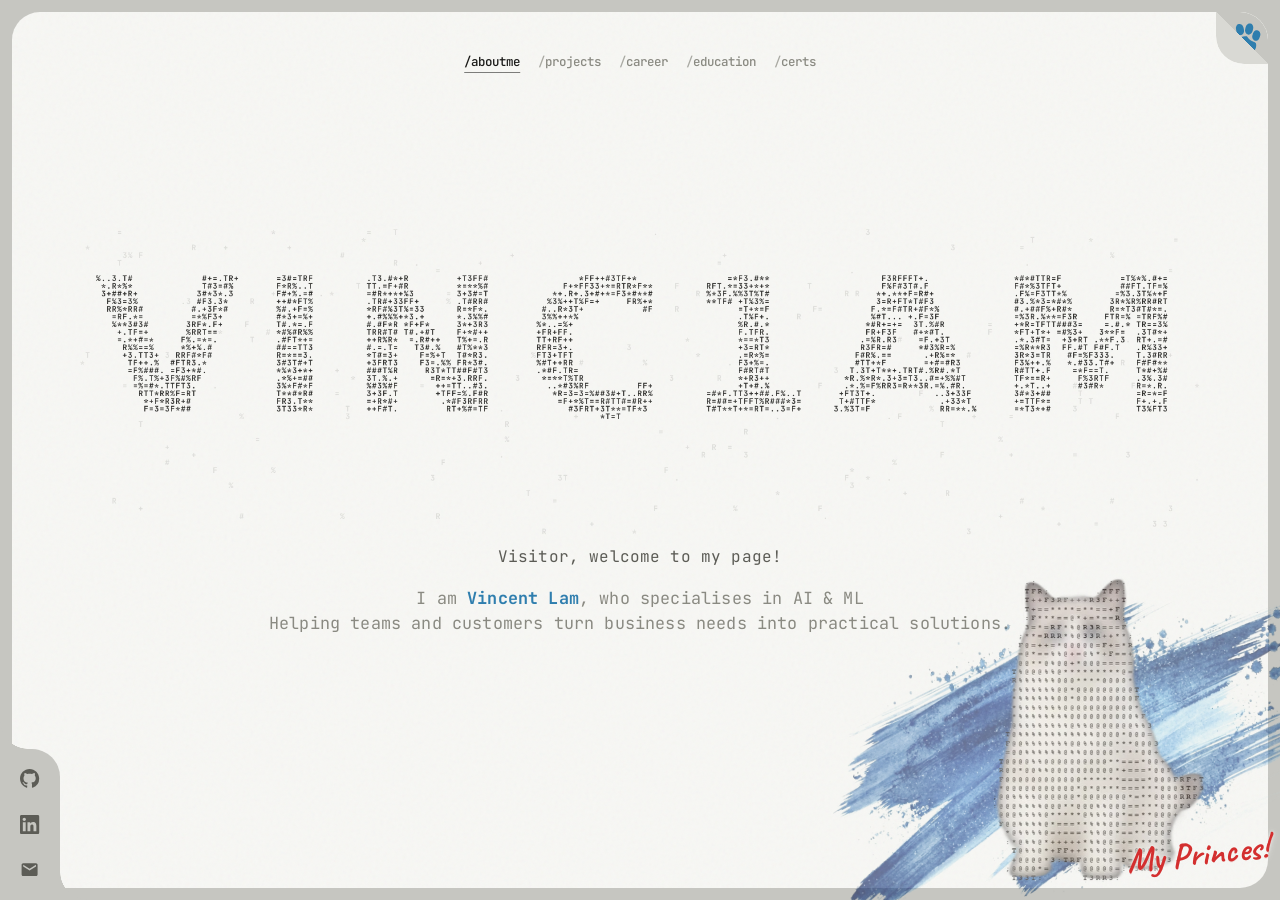
==== commit 54d5e276: "add loading bar" ====
--- a/index.html
+++ b/index.html
@@ -15,7 +15,7 @@
       href="https://fonts.googleapis.com/css2?family=Caveat:wght@700&family=JetBrains+Mono:wght@400;500;600;700&display=swap"
       rel="stylesheet"
     />
-    <link rel="stylesheet" href="css/ascii.css?v=195" />
+    <link rel="stylesheet" href="css/ascii.css?v=197" />
   </head>
   <body>
     <a class="skip-link" href="#path-nav">Skip to sections</a>
@@ -166,10 +166,17 @@
         <div class="corner-cat"></div>
         <p class="corner-cat__sketch">My Princes!</p>
       </div>
+
+      <!-- Minimal boot cue — only while cat frames load -->
+      <div class="boot-status" id="boot-status" role="status" aria-live="polite" aria-busy="true">
+        <span class="boot-status__track" aria-hidden="true">
+          <span class="boot-status__bar"></span>
+        </span>
+      </div>
     </div>
 
-    <script src="js/ascii-mosaic.js?v=55" defer></script>
+    <script src="js/ascii-mosaic.js?v=56" defer></script>
     <script src="js/ascii.js?v=44" defer></script>
-    <script src="js/corner-cat.js?v=16" defer></script>
+    <script src="js/corner-cat.js?v=18" defer></script>
   </body>
 </html>
--- a/css/ascii.css
+++ b/css/ascii.css
@@ -368,15 +368,75 @@
   z-index: 4;
   width: min(58vw, 620px);
   pointer-events: none;
+  /* Progressive: shell shows first; cat fades in when frames are ready */
+  opacity: 0;
   transition:
-    opacity 0.4s var(--ease),
+    opacity 0.55s var(--ease),
     transform 0.45s var(--ease),
     visibility 0.4s;
+}
+
+.corner-cat-stage.is-ready {
+  opacity: 1;
 }
 
 .corner-cat-stage.is-hidden,
 .corner-cat-stage[hidden] {
   display: none !important;
+  opacity: 0;
+}
+
+/*
+ * Minimal loading status — thin right-corner track only.
+ * Shell/UI already visible; this just signals “cat still arriving”.
+ */
+.boot-status {
+  position: absolute;
+  right: clamp(1rem, 3vw, 1.75rem);
+  bottom: clamp(0.85rem, 2.2vh, 1.35rem);
+  z-index: 6;
+  width: 3.25rem;
+  pointer-events: none;
+  opacity: 1;
+  transition: opacity 0.35s var(--ease);
+}
+
+.boot-status.is-done {
+  opacity: 0;
+}
+
+.boot-status__track {
+  display: block;
+  height: 2px;
+  border-radius: 1px;
+  background: rgba(26, 26, 24, 0.1);
+  overflow: hidden;
+}
+
+.boot-status__bar {
+  display: block;
+  width: 40%;
+  height: 100%;
+  border-radius: inherit;
+  background: var(--accent-text);
+  animation: boot-slide 0.9s var(--ease) infinite;
+}
+
+@keyframes boot-slide {
+  0% {
+    transform: translateX(-120%);
+  }
+  100% {
+    transform: translateX(320%);
+  }
+}
+
+@media (prefers-reduced-motion: reduce) {
+  .boot-status__bar {
+    width: 100%;
+    animation: none;
+    opacity: 0.55;
+  }
 }
 
 .corner-cat {
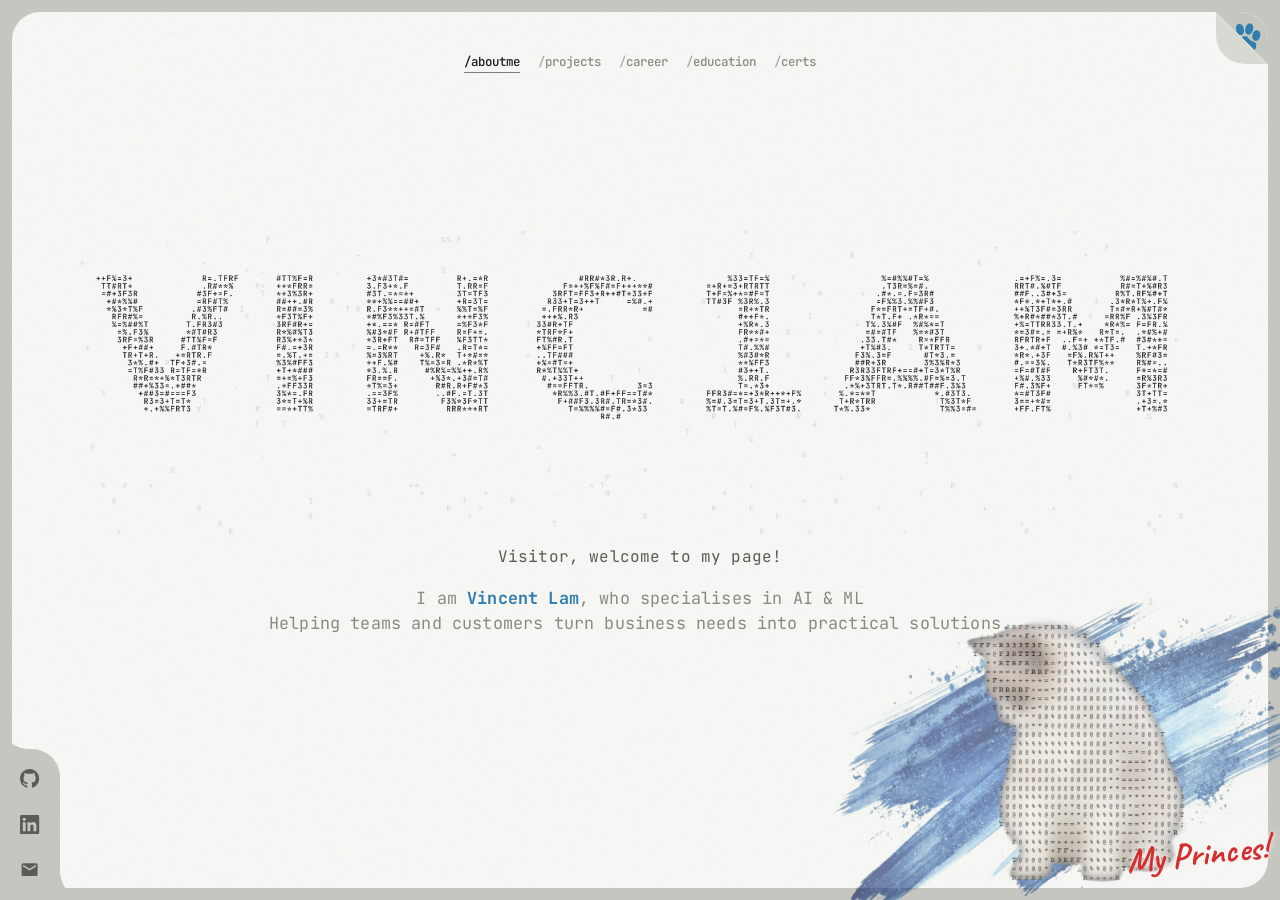
==== commit 2bdddc8a: "remove loading bar" ====
--- a/index.html
+++ b/index.html
@@ -15,7 +15,7 @@
       href="https://fonts.googleapis.com/css2?family=Caveat:wght@700&family=JetBrains+Mono:wght@400;500;600;700&display=swap"
       rel="stylesheet"
     />
-    <link rel="stylesheet" href="css/ascii.css?v=197" />
+    <link rel="stylesheet" href="css/ascii.css?v=198" />
   </head>
   <body>
     <a class="skip-link" href="#path-nav">Skip to sections</a>
@@ -167,16 +167,10 @@
         <p class="corner-cat__sketch">My Princes!</p>
       </div>
 
-      <!-- Minimal boot cue — only while cat frames load -->
-      <div class="boot-status" id="boot-status" role="status" aria-live="polite" aria-busy="true">
-        <span class="boot-status__track" aria-hidden="true">
-          <span class="boot-status__bar"></span>
-        </span>
-      </div>
     </div>
 
     <script src="js/ascii-mosaic.js?v=56" defer></script>
     <script src="js/ascii.js?v=44" defer></script>
-    <script src="js/corner-cat.js?v=18" defer></script>
+    <script src="js/corner-cat.js?v=19" defer></script>
   </body>
 </html>
--- a/css/ascii.css
+++ b/css/ascii.css
@@ -386,59 +386,6 @@
   opacity: 0;
 }
 
-/*
- * Minimal loading status — thin right-corner track only.
- * Shell/UI already visible; this just signals “cat still arriving”.
- */
-.boot-status {
-  position: absolute;
-  right: clamp(1rem, 3vw, 1.75rem);
-  bottom: clamp(0.85rem, 2.2vh, 1.35rem);
-  z-index: 6;
-  width: 3.25rem;
-  pointer-events: none;
-  opacity: 1;
-  transition: opacity 0.35s var(--ease);
-}
-
-.boot-status.is-done {
-  opacity: 0;
-}
-
-.boot-status__track {
-  display: block;
-  height: 2px;
-  border-radius: 1px;
-  background: rgba(26, 26, 24, 0.1);
-  overflow: hidden;
-}
-
-.boot-status__bar {
-  display: block;
-  width: 40%;
-  height: 100%;
-  border-radius: inherit;
-  background: var(--accent-text);
-  animation: boot-slide 0.9s var(--ease) infinite;
-}
-
-@keyframes boot-slide {
-  0% {
-    transform: translateX(-120%);
-  }
-  100% {
-    transform: translateX(320%);
-  }
-}
-
-@media (prefers-reduced-motion: reduce) {
-  .boot-status__bar {
-    width: 100%;
-    animation: none;
-    opacity: 0.55;
-  }
-}
-
 .corner-cat {
   position: relative;
   width: 100%;
